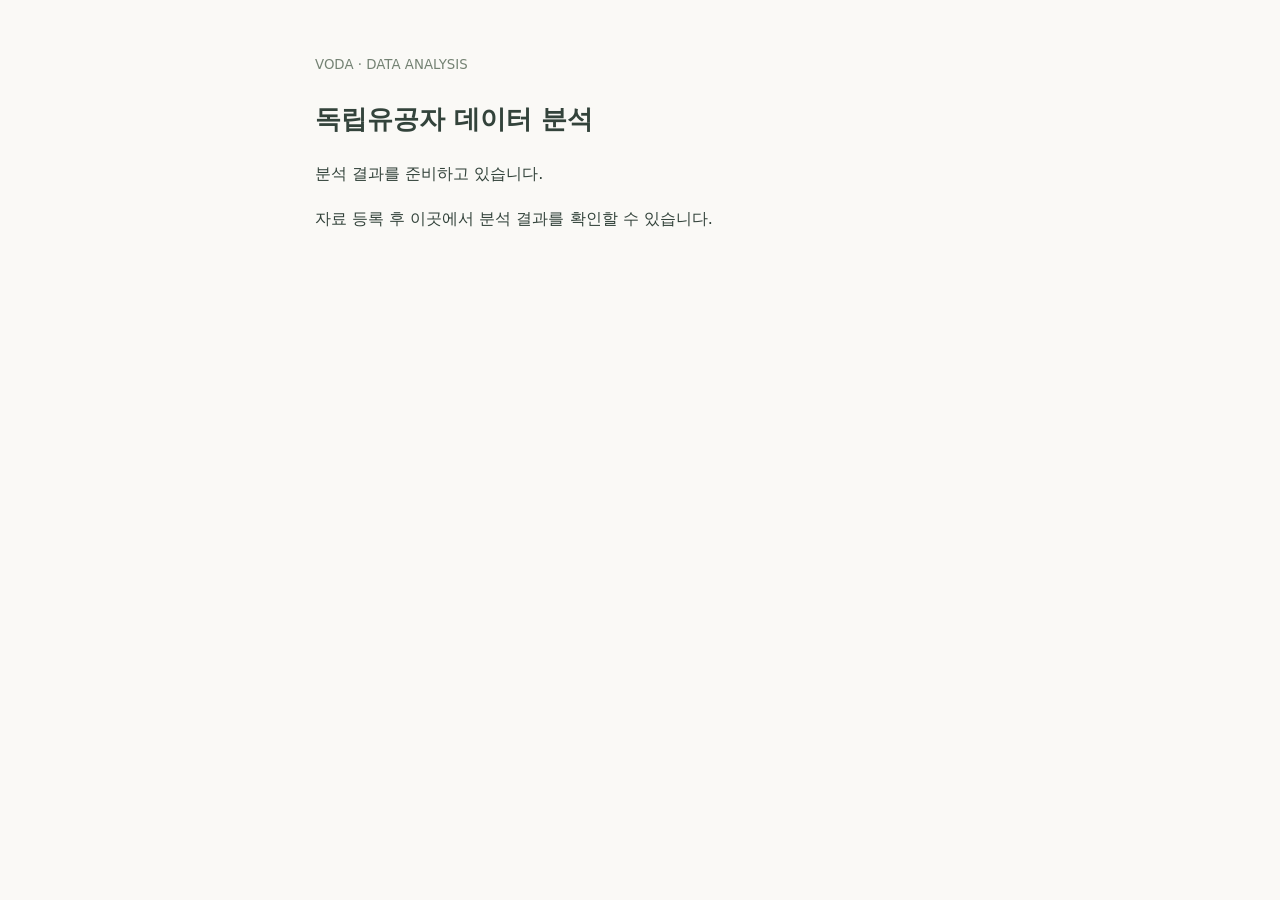
==== analysis/index.html @ 8df50e6e "Prepare installable VODA site with setup guide and isolated tests" ====
<!doctype html><html lang="ko"><head><meta charset="utf-8"><meta name="viewport" content="width=device-width, initial-scale=1"><title>독립유공자 데이터 분석</title><style>body{font-family:system-ui,sans-serif;background:#faf9f6;color:#33433b;margin:0;padding:50px 24px;line-height:1.8}main{max-width:650px;margin:auto}small{color:#748273}h1{font-size:26px}</style></head><body><main><small>VODA · DATA ANALYSIS</small><h1>독립유공자 데이터 분석</h1><p>분석 결과를 준비하고 있습니다.</p><p>자료 등록 후 이곳에서 분석 결과를 확인할 수 있습니다.</p></main></body></html>
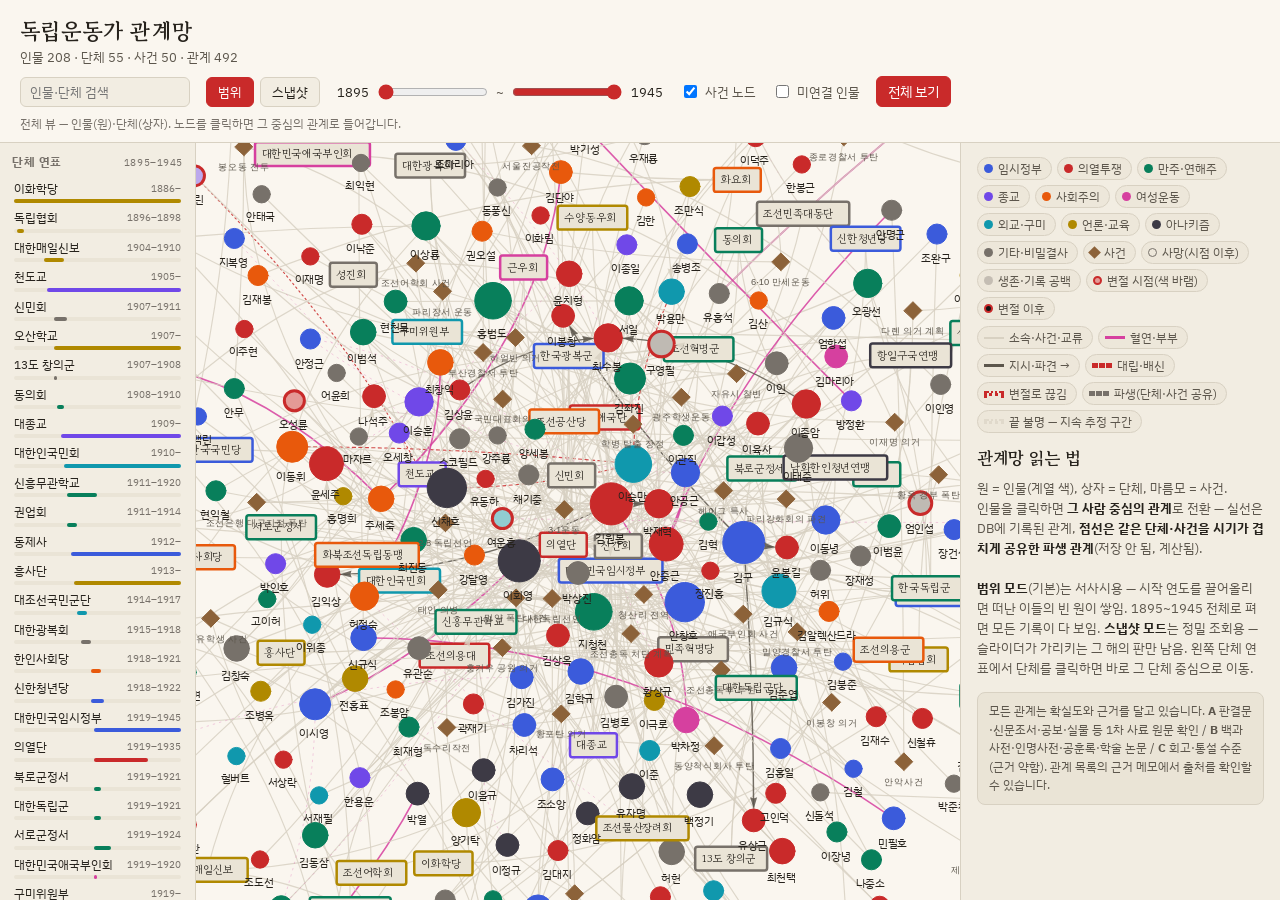
==== commit cd47f144: "Integrate supplied independence activist relationship visualization" ====
--- a/analysis/index.html
+++ b/analysis/index.html
@@ -1 +1,566 @@
-<!doctype html><html lang="ko"><head><meta charset="utf-8"><meta name="viewport" content="width=device-width, initial-scale=1"><title>독립유공자 데이터 분석</title><style>body{font-family:system-ui,sans-serif;background:#faf9f6;color:#33433b;margin:0;padding:50px 24px;line-height:1.8}main{max-width:650px;margin:auto}small{color:#748273}h1{font-size:26px}</style></head><body><main><small>VODA · DATA ANALYSIS</small><h1>독립유공자 데이터 분석</h1><p>분석 결과를 준비하고 있습니다.</p><p>자료 등록 후 이곳에서 분석 결과를 확인할 수 있습니다.</p></main></body></html>+<!doctype html><html><head><meta charset=utf8><meta name=viewport content="width=device-width,initial-scale=1,viewport-fit=cover"><style>:root{color-scheme:light;box-sizing:border-box;padding-top:env(safe-area-inset-top,0px);padding-bottom:env(safe-area-inset-bottom,0px)}html{scroll-padding-top:env(safe-area-inset-top,0px)}body{margin:0;padding:0;font:14px -apple-system,BlinkMacSystemFont,sans-serif;background:#faf9f5;color:#141413}img{max-width:100%}[hidden]:not([hidden=until-found i]){display:none!important}</style></head><body>
+<title>독립운동가 관계망</title>
+<link rel="stylesheet" href="https://fonts.googleapis.com/css2?family=Gowun+Batang:wght@400;700&family=IBM+Plex+Sans+KR:wght@400;500;700&display=swap">
+<style>
+:root{
+  --bg:#FAF6EF; --panel:#F2EDE2; --panel2:#EAE4D6; --ink:#26221C; --ink2:#5C564C; --muted:#77716A;
+  --line:#D8D1C2; --accent:#C92A2A; --chipbg:#EDE7DA;
+  --c-임시정부:#3B5BDB; --c-의열투쟁:#C92A2A; --c-만주무장투쟁:#087F5B; --c-종교:#7048E8;
+  --c-사회주의:#E8590C; --c-여성운동:#D6409F; --c-외교구미:#1098AD; --c-언론교육:#B08900;
+  --c-아나키즘:#3D3A45; --c-기타:#77716A; --c-사건:#8C6239;
+}
+@media (prefers-color-scheme: dark){
+  :root:not([data-theme="light"]){
+    --bg:#211E1A; --panel:#2A2620; --panel2:#332E27; --ink:#EAE6DE; --ink2:#B5AFA3; --muted:#8E8A82;
+    --line:#453F35; --accent:#D63030; --chipbg:#332E27;
+    --c-임시정부:#4C6EF5; --c-의열투쟁:#D63030; --c-만주무장투쟁:#0B8F68; --c-종교:#8A63F0;
+    --c-사회주의:#E0600A; --c-여성운동:#D0479C; --c-외교구미:#0F94AA; --c-언론교육:#AD810B;
+    --c-아나키즘:#C0BCC9; --c-기타:#8E8A82; --c-사건:#B08050;
+  }
+}
+:root[data-theme="dark"]{
+  --bg:#211E1A; --panel:#2A2620; --panel2:#332E27; --ink:#EAE6DE; --ink2:#B5AFA3; --muted:#8E8A82;
+  --line:#453F35; --accent:#D63030; --chipbg:#332E27;
+  --c-임시정부:#4C6EF5; --c-의열투쟁:#D63030; --c-만주무장투쟁:#0B8F68; --c-종교:#8A63F0;
+  --c-사회주의:#E0600A; --c-여성운동:#D0479C; --c-외교구미:#0F94AA; --c-언론교육:#AD810B;
+  --c-아나키즘:#C0BCC9; --c-기타:#8E8A82; --c-사건:#B08050;
+}
+*{box-sizing:border-box}
+body{margin:0;background:var(--bg);color:var(--ink);font-family:'IBM Plex Sans KR',system-ui,sans-serif;font-size:14px;height:100vh;display:flex;flex-direction:column;overflow:hidden}
+header{padding:14px 20px 10px;border-bottom:1px solid var(--line);flex:none}
+h1{font-family:'Gowun Batang',serif;font-size:22px;margin:0;letter-spacing:.01em}
+h1 .seal{color:var(--accent)}
+.sub{color:var(--ink2);font-size:12.5px;margin-top:2px}
+.controls{display:flex;flex-wrap:wrap;gap:10px 16px;align-items:center;margin-top:10px}
+.ctl{display:flex;gap:6px;align-items:center;color:var(--ink2);font-size:12.5px}
+input[type=search]{background:var(--panel);border:1px solid var(--line);color:var(--ink);border-radius:6px;padding:5px 9px;font:inherit;width:170px}
+input[type=search]:focus,button:focus-visible{outline:2px solid var(--accent);outline-offset:1px}
+input[type=range]{accent-color:var(--accent);width:110px}
+.yr{font-variant-numeric:tabular-nums;min-width:34px;text-align:center;color:var(--ink)}
+button{background:var(--panel);border:1px solid var(--line);color:var(--ink);border-radius:6px;padding:5px 11px;font:inherit;cursor:pointer}
+button:hover{background:var(--panel2)}
+button.primary{background:var(--accent);border-color:var(--accent);color:#fff}
+label.tg{display:flex;gap:5px;align-items:center;cursor:pointer;color:var(--ink2);font-size:12.5px}
+main{flex:1;display:flex;min-height:0}
+#net{flex:1;min-width:0}
+aside{width:320px;flex:none;border-left:1px solid var(--line);background:var(--panel);overflow-y:auto;padding:14px 16px}
+.legend{display:flex;flex-wrap:wrap;gap:5px;margin:0 0 12px}
+.chip{display:inline-flex;gap:5px;align-items:center;background:var(--chipbg);border:1px solid var(--line);border-radius:999px;padding:2px 9px 2px 6px;font-size:11.5px;color:var(--ink2)}
+.dot{width:9px;height:9px;border-radius:50%;flex:none}
+.sq{width:9px;height:9px;flex:none}
+.ln{width:20px;height:0;flex:none;border-top:2px solid var(--line)}
+aside h2{font-family:'Gowun Batang',serif;font-size:17px;margin:2px 0 2px}
+aside h3{font-size:12px;text-transform:none;letter-spacing:.04em;color:var(--muted);margin:16px 0 6px;font-weight:700}
+.meta{color:var(--ink2);font-size:12.5px;line-height:1.6}
+.meta b{color:var(--ink)}
+.badge{display:inline-block;border-radius:4px;padding:1px 6px;font-size:11px;font-weight:700}
+.badge.def{background:var(--accent);color:#fff}
+.badge.none{background:var(--panel2);color:var(--ink2);border:1px solid var(--line)}
+.edge-item{border-top:1px solid var(--line);padding:8px 0;font-size:12.5px;line-height:1.55}
+.edge-item .rel{font-weight:700}
+.edge-item .yrs{color:var(--muted);font-variant-numeric:tabular-nums}
+.edge-item .src{color:var(--muted);font-size:11.5px}
+.conf{display:inline-block;width:16px;text-align:center;border-radius:4px;font-size:10.5px;font-weight:700;border:1px solid var(--line);color:var(--ink2)}
+.conf.A{border-color:var(--c-만주무장투쟁);color:var(--c-만주무장투쟁)}
+.conf.C{border-color:var(--accent);color:var(--accent)}
+.bio{font-size:12.5px;line-height:1.7;color:var(--ink2);margin-top:10px;padding-top:9px;border-top:1px solid var(--line)}
+.bio .tag{display:block;font-size:10.5px;color:var(--muted);margin-top:5px}
+.crumb{display:flex;flex-wrap:wrap;gap:4px;align-items:center;font-size:12px;color:var(--muted);margin-top:8px}
+.crumb a{color:var(--accent);cursor:pointer;text-decoration:none}
+.note-box{background:var(--panel2);border:1px solid var(--line);border-radius:8px;padding:9px 11px;font-size:12px;color:var(--ink2);line-height:1.55;margin-top:14px}
+.hint{color:var(--muted);font-size:12px;line-height:1.6}
+#orgRail{width:196px;flex:none;border-right:1px solid var(--line);background:var(--panel);overflow-y:auto;padding:10px 12px}
+.rail-head{font-size:11.5px;font-weight:700;color:var(--muted);letter-spacing:.05em;margin-bottom:8px;display:flex;justify-content:space-between;align-items:baseline}
+.rail-scale{font-weight:400;font-size:10px;font-variant-numeric:tabular-nums}
+.org-item{padding:4px 2px;cursor:pointer;border-radius:5px}
+.org-item:hover{background:var(--panel2)}
+.org-item .nm{font-size:11.5px;line-height:1.25;color:var(--ink);display:flex;justify-content:space-between;gap:4px}
+.org-item .yrs2{color:var(--muted);font-size:10px;font-variant-numeric:tabular-nums;white-space:nowrap}
+.org-item .track{position:relative;height:4px;background:var(--panel2);border-radius:2px;margin-top:3px}
+.org-item .span{position:absolute;top:0;height:100%;border-radius:2px}
+.org-item.off{opacity:.35}
+.org-item.off .nm{color:var(--muted)}
+@media (max-width:1020px){#orgRail{display:none}}
+@media (max-width:760px){aside{display:none}}
+@media (prefers-reduced-motion: reduce){*{transition:none!important}}
+</style>
+
+<header>
+  <h1>독립운동가 관계망</h1>
+  <div class="sub" id="stats">인물 208 · 단체 55 · 사건 50 · 관계 492</div>
+  <div class="controls">
+    <span class="ctl"><input type="search" id="q" list="names" placeholder="인물·단체 검색" aria-label="검색"><datalist id="names"></datalist></span>
+    <span class="ctl"><button id="mRange" class="primary">범위</button><button id="mSnap">스냅샷</button></span>
+    <span class="ctl" id="rangeCtl"><span class="yr" id="r1v">1895</span><input type="range" id="r1" min="1895" max="1945" value="1895">
+      ~ <input type="range" id="r2" min="1895" max="1945" value="1945"><span class="yr" id="r2v">1945</span></span>
+    <span class="ctl" id="snapCtl" hidden>연도 <input type="range" id="yr" min="1895" max="1945" value="1919" style="width:200px" aria-label="연도">
+      <span class="yr" id="yrv">1919</span></span>
+    <label class="tg"><input type="checkbox" id="tgEvents" checked> 사건 노드</label>
+    <label class="tg"><input type="checkbox" id="tgIso"> 미연결 인물</label>
+    <button id="reset" class="primary">전체 보기</button>
+  </div>
+  <div class="crumb" id="crumb"></div>
+</header>
+<main>
+  <nav id="orgRail" aria-label="단체 연표"><div class="rail-head">단체 연표 <span class="rail-scale">1895–1945</span></div><div id="orgList"></div></nav>
+  <div id="net" role="application" aria-label="관계망 그래프"></div>
+  <aside id="panel"></aside>
+</main>
+
+<script src="vis-network.min.js"></script>
+<script>if(!window.vis){document.write('<script src="https://cdnjs.cloudflare.com/ajax/libs/vis-network/9.1.9/standalone/umd/vis-network.min.js"><\/script>')}</script>
+<script>
+const DATA = {"persons": [{"id": "P001", "name": "김구", "aliases": "백범;김창수", "birth": "1876", "death": "1949", "birthplace": "황해 해주", "faction": "임시정부", "award": "대한민국장", "defYear": "", "defType": "", "note": "경무국장→주석. 최다 연결 허브", "bio": "황해도 치하포 사건으로 투옥된 동학 접주 출신. 상하이 임정 경무국장으로 시작해 충칭 시기 주석까지 임정 27년을 지킨 실질적 기둥이며, 한인애국단으로 침체기의 임정을 되살렸다."}, {"id": "P002", "name": "안창호", "aliases": "도산", "birth": "1878", "death": "1938", "birthplace": "평남 강서", "faction": "임시정부", "award": "대한민국장", "defYear": "", "defType": "", "note": "신민회~흥사단 계보의 축", "bio": "미주 한인사회를 조직하고 흥사단을 세운 조직가. 상하이 임정 내무총장으로 계파 통합을 중재했고, 수양동우회 사건 옥고의 여파로 순국했다."}, {"id": "P003", "name": "이승만", "aliases": "우남", "birth": "1875", "death": "1965", "birthplace": "황해 평산", "faction": "외교·구미", "award": "대한민국장", "defYear": "", "defType": "", "note": "임정 대통령→1925 탄핵", "bio": "미국 무대의 외교 독립론자. 임정 초대 대통령이 됐으나 위임통치 청원 논란과 탄핵으로 물러났고, 이후 구미위원부를 중심으로 활동했다."}, {"id": "P004", "name": "이동휘", "aliases": "성재", "birth": "1873", "death": "1935", "birthplace": "함남 단천", "faction": "사회주의", "award": "대통령장", "defYear": "", "defType": "", "note": "한인사회당 — 사회주의 연결고리", "bio": "함경도 무관 출신. 연해주에서 한인사회당을 세운 한국 사회주의 운동의 선구자로, 임정 국무총리를 지내다 노선 갈등으로 떠났다."}, {"id": "P005", "name": "이동녕", "aliases": "석오", "birth": "1869", "death": "1940", "birthplace": "충남 천안", "faction": "임시정부", "award": "대통령장", "defYear": "", "defType": "", "note": "임시의정원 초대 의장", "bio": "신민회부터 임시의정원 초대 의장까지 — 임정의 큰어른 격. 상하이에서 충칭 이동까지 임정과 운명을 같이했다."}, {"id": "P006", "name": "김규식", "aliases": "우사", "birth": "1881", "death": "1950", "birthplace": "부산 동래", "faction": "외교·구미", "award": "대한민국장", "defYear": "", "defType": "", "note": "파리강화회의 대표", "bio": "파리강화회의에 임정 대표로 파견된 외교 엘리트. 이후 민족혁명당 등에서 좌우를 잇는 중재자 역할을 했다."}, {"id": "P007", "name": "조소앙", "aliases": "소앙", "birth": "1887", "death": "1958", "birthplace": "경기 파주", "faction": "임시정부", "award": "대한민국장", "defYear": "", "defType": "", "note": "삼균주의", "bio": "임정의 이론가. 삼균주의로 건국 강령의 뼈대를 만들었고 대한독립선언을 기초했다."}, {"id": "P008", "name": "신규식", "aliases": "예관", "birth": "1880", "death": "1922", "birthplace": "충북 청주", "faction": "임시정부", "award": "대통령장", "defYear": "", "defType": "", "note": "동제사 — 초기 상하이 기반", "bio": "신해혁명에 참여한 중국통. 상하이에 동제사를 세워 망명 지사들의 거점을 만들어 임정 수립의 토양을 깔았다."}, {"id": "P009", "name": "이시영", "aliases": "성재", "birth": "1868", "death": "1953", "birthplace": "서울", "faction": "임시정부", "award": "대한민국장", "defYear": "", "defType": "", "note": "이회영 6형제 — 가족 네트워크", "bio": "이회영 6형제 중 하나. 전 재산을 처분해 만주로 망명, 신흥무관학교 설립과 임정 재정을 맡았다. 광복 후 초대 부통령."}, {"id": "P010", "name": "김원봉", "aliases": "약산;최림", "birth": "1898", "death": "1958", "birthplace": "경남 밀양", "faction": "의열투쟁", "award": "미서훈", "defYear": "", "defType": "", "note": "의열단 의백. 미서훈 — 공훈록 없음", "bio": "밀양 출신. 의열단을 만들어 1920년대 일제의 간담을 서늘케 한 의열투쟁의 대명사. 이후 조선의용대~임정 군무부장으로 노선을 옮겼다. 월북 후 숙청."}, {"id": "P011", "name": "김익상", "aliases": "", "birth": "1895", "death": "1941", "birthplace": "서울", "faction": "의열투쟁", "award": "대통령장", "defYear": "", "defType": "", "note": "총독부 투탄·황포탄 · 몰년 1941.8(공훈록 1033)", "bio": "전기수리공으로 위장해 조선총독부에 폭탄을 던지고 걸어나온 의열단원. 황포탄 의거 후 체포되어 21년 옥고를 치렀다."}, {"id": "P012", "name": "김상옥", "aliases": "한지", "birth": "1890", "death": "1923", "birthplace": "서울", "faction": "의열투쟁", "award": "대통령장", "defYear": "", "defType": "", "note": "종로경찰서 투탄 — 현장 순국", "bio": "종로경찰서 투탄 후 열흘간 서울 시내에서 일경 천여 명과 총격전을 벌이다 마지막 총알로 자결했다."}, {"id": "P013", "name": "나석주", "aliases": "", "birth": "1892", "death": "1926", "birthplace": "황해 재령", "faction": "의열투쟁", "award": "대통령장", "defYear": "", "defType": "", "note": "동양척식회사 투탄", "bio": "황해도 출신 의열단원. 동양척식회사와 식산은행에 폭탄을 던지고 자결했다."}, {"id": "P014", "name": "박재혁", "aliases": "", "birth": "1895", "death": "1921", "birthplace": "부산", "faction": "의열투쟁", "award": "독립장", "defYear": "", "defType": "", "note": "부산경찰서 투탄 — 옥중 순국", "bio": "부산 출신 의열단원. 고서상으로 위장해 부산경찰서장 면전에서 폭탄을 터뜨렸고, 사형 선고 후 단식 순국했다."}, {"id": "P015", "name": "강우규", "aliases": "왈우", "birth": "1855", "death": "1920", "birthplace": "평남 덕천", "faction": "의열투쟁", "award": "대한민국장", "defYear": "", "defType": "", "note": "노인동맹단 — 의열단 아님 · 대한민국장 1962(공훈록 95)", "bio": "65세의 나이로 사이토 신임 총독 행렬에 폭탄을 던진 노인동맹단원. 서울역 앞 동상의 주인공."}, {"id": "P016", "name": "이봉창", "aliases": "", "birth": "1900", "death": "1932", "birthplace": "서울", "faction": "의열투쟁", "award": "대통령장", "defYear": "", "defType": "", "note": "한인애국단 1호 의거", "bio": "일본어에 능했던 서울 청년. 도쿄 사쿠라다몬에서 일왕 행렬에 폭탄을 던진 한인애국단 1호."}, {"id": "P017", "name": "윤봉길", "aliases": "매헌", "birth": "1908", "death": "1932", "birthplace": "충남 예산", "faction": "의열투쟁", "award": "대한민국장", "defYear": "", "defType": "", "note": "훙커우 의거 · 대한민국장 1962(공훈록 3732)", "bio": "충남 예산의 농촌계몽가 출신. 훙커우 공원 의거로 일본군 수뇌부를 폭살 — 장제스가 '중국 백만 대군이 못한 일'이라 평했다."}, {"id": "P018", "name": "손병희", "aliases": "의암", "birth": "1861", "death": "1922", "birthplace": "충북 청주", "faction": "종교(천도교)", "award": "대한민국장", "defYear": "", "defType": "", "note": "천도교 3세 교주 — 3·1 지도 · 대한민국장 1962(공훈록 2821)", "bio": "동학 3세 교주. 천도교로 개편해 교세를 키우고 3·1운동을 기획·총지휘한 민족대표의 좌장."}, {"id": "P019", "name": "한용운", "aliases": "만해", "birth": "1879", "death": "1944", "birthplace": "충남 홍성", "faction": "종교(불교·대종교)", "award": "대한민국장", "defYear": "", "defType": "", "note": "33인·신간회", "bio": "승려 시인. 불교 유신을 외치고 민족대표 33인에 서고 신간회에 참여했으며, 끝까지 창씨개명을 거부했다."}, {"id": "P020", "name": "이승훈", "aliases": "남강", "birth": "1864", "death": "1930", "birthplace": "평북 정주", "faction": "종교(기독교)", "award": "대한민국장", "defYear": "", "defType": "", "note": "오산학교·신민회", "bio": "평북 정주의 자수성가 상인. 안창호 연설에 감화되어 오산학교를 세우고 기독교계 민족대표를 이끌었다."}, {"id": "P021", "name": "오세창", "aliases": "위창", "birth": "1864", "death": "1953", "birthplace": "서울", "faction": "종교(천도교)", "award": "대통령장", "defYear": "", "defType": "", "note": "33인", "bio": "개화파 오경석의 아들. 천도교 언론을 이끈 서예·전각의 대가이자 민족대표."}, {"id": "P022", "name": "권동진", "aliases": "", "birth": "1861", "death": "1947", "birthplace": "충북 괴산", "faction": "종교(천도교)", "award": "대통령장", "defYear": "", "defType": "", "note": "33인·신간회", "bio": "무관 출신 천도교 지도자. 민족대표 33인이자 신간회 부회장."}, {"id": "P023", "name": "유관순", "aliases": "", "birth": "1902", "death": "1920", "birthplace": "충남 천안", "faction": "3·1운동", "award": "대한민국장", "defYear": "", "defType": "", "note": "아우내 만세 — 옥중 순국", "bio": "이화학당 학생. 휴교령에 고향 천안으로 내려가 아우내 장터 만세를 주도했고 서대문형무소에서 순국했다."}, {"id": "P024", "name": "최린", "aliases": "고우", "birth": "1878", "death": "1958", "birthplace": "함남 함흥", "faction": "종교(천도교)", "award": "서훈취소", "defYear": "1934", "defType": "친일전향", "note": "33인 → 친일 전향. 변절 케이스 표본", "bio": "천도교 신파의 수장이자 3·1 기획의 실무자였으나, 1930년대 자치론으로 기울다 친일로 전향한 대표적 변절 사례."}, {"id": "P025", "name": "홍범도", "aliases": "여천", "birth": "1868", "death": "1943", "birthplace": "평양", "faction": "만주무장투쟁", "award": "대한민국장", "defYear": "", "defType": "", "note": "봉오동·청산리", "bio": "함경도 포수 출신 의병장. 봉오동·청산리의 주역. 연해주 이주 후 스탈린 강제이주로 카자흐스탄에서 극장 수위로 생을 마쳤다."}, {"id": "P026", "name": "김좌진", "aliases": "백야", "birth": "1889", "death": "1930", "birthplace": "충남 홍성", "faction": "만주무장투쟁", "award": "대한민국장", "defYear": "", "defType": "", "note": "북로군정서 총사령", "bio": "홍성 부호 출신. 집안 노비를 해방하고 만주로 건너가 북로군정서 총사령으로 청산리 대첩을 지휘했다. 공산주의자에게 암살됐다."}, {"id": "P027", "name": "서일", "aliases": "백포", "birth": "1881", "death": "1921", "birthplace": "함북 경원", "faction": "만주무장투쟁", "award": "독립장", "defYear": "", "defType": "", "note": "대종교·북로군정서 총재", "bio": "대종교 지도자이자 북로군정서 총재 — 청산리의 정신적 기둥. 자유시 참변 이후 자결했다."}, {"id": "P028", "name": "최진동", "aliases": "", "birth": "1882", "death": "1945", "birthplace": "함북 온성", "faction": "만주무장투쟁", "award": "독립장", "defYear": "", "defType": "", "note": "대한군무도독부. 공훈록: 1882.7.17–1945.6.18, 독립장 1963", "bio": "간도의 부호. 사재를 털어 대한군무도독부를 꾸리고 봉오동에서 홍범도와 연합했다."}, {"id": "P029", "name": "이회영", "aliases": "우당", "birth": "1867", "death": "1932", "birthplace": "서울", "faction": "아나키즘", "award": "독립장", "defYear": "", "defType": "", "note": "6형제 만주 망명 — 신흥무관학교", "bio": "조선 최고 명문가의 6형제 전 재산을 처분해 만주로 — 신흥무관학교의 산파. 만년에는 아나키즘에 투신했고 뤼순 감옥에서 옥사했다."}, {"id": "P030", "name": "이상룡", "aliases": "석주", "birth": "1858", "death": "1932", "birthplace": "경북 안동", "faction": "만주무장투쟁", "award": "독립장", "defYear": "", "defType": "", "note": "임정 초대 국무령", "bio": "안동 유림의 종손. 가산을 정리해 서간도로 망명, 경학사와 서로군정서를 이끌었고 임정 초대 국무령을 지냈다."}, {"id": "P031", "name": "김동삼", "aliases": "일송", "birth": "1878", "death": "1937", "birthplace": "경북 안동", "faction": "만주무장투쟁", "award": "대통령장", "defYear": "", "defType": "", "note": "서로군정서 참모장·국민대표회의 의장", "bio": "'만주벌 호랑이'. 서로군정서 참모장과 국민대표회의 의장으로 통합에 헌신하다 하얼빈에서 체포되어 서대문형무소에서 옥사했다."}, {"id": "P032", "name": "지청천", "aliases": "이청천;백산", "birth": "1888", "death": "1957", "birthplace": "서울", "faction": "만주무장투쟁", "award": "대통령장", "defYear": "", "defType": "", "note": "신흥무관학교→광복군 총사령", "bio": "일본 육사 출신으로 탈출해 신흥무관학교 교관이 된 직업군인. 한국독립군(쌍성보·대전자령)을 거쳐 광복군 총사령에 올랐다."}, {"id": "P033", "name": "이범석", "aliases": "철기", "birth": "1900", "death": "1972", "birthplace": "서울", "faction": "만주무장투쟁", "award": "대통령장", "defYear": "", "defType": "", "note": "청산리→광복군 참모장", "bio": "청산리에서 김좌진의 연성대장, 충칭에서 광복군 참모장. 회고록 『우둥불』을 남겼다."}, {"id": "P034", "name": "이상재", "aliases": "월남", "birth": "1850", "death": "1927", "birthplace": "충남 서천", "faction": "언론·교육", "award": "대통령장", "defYear": "", "defType": "", "note": "독립협회~신간회 초대 회장", "bio": "서재필과 독립협회를 이끈 개화 원로. YMCA로 청년을 키우고 76세에 신간회 초대 회장으로 추대됐다."}, {"id": "P035", "name": "안재홍", "aliases": "민세", "birth": "1891", "death": "1965", "birthplace": "경기 평택", "faction": "언론·교육", "award": "대통령장", "defYear": "", "defType": "", "note": "조선일보 — 9차례 투옥", "bio": "조선일보 사장·주필로 9차례 투옥된 언론 항일의 상징. 신간회 총무간사."}, {"id": "P036", "name": "홍명희", "aliases": "벽초", "birth": "1888", "death": "1968", "birthplace": "충북 괴산", "faction": "언론·교육", "award": "미서훈", "defYear": "", "defType": "", "note": "신간회 창립 주도. 미서훈(월북)", "bio": "『임꺽정』의 작가. 신간회 창립을 주도한 좌우 협동전선의 브레인. 월북으로 미서훈."}, {"id": "P037", "name": "허헌", "aliases": "긍인", "birth": "1885", "death": "1951", "birthplace": "함북 명천", "faction": "기타", "award": "미서훈", "defYear": "", "defType": "", "note": "항일 변호사. 미서훈(월북)", "bio": "김병로·이인과 함께한 항일 변호사 삼인방의 한 사람. 수많은 독립운동 재판의 변호인석에 섰고 신간회 중앙집행위원장을 지냈다."}, {"id": "P038", "name": "안중근", "aliases": "안응칠", "birth": "1879", "death": "1910", "birthplace": "황해 해주", "faction": "의열투쟁", "award": "대한민국장", "defYear": "", "defType": "", "note": "하얼빈 의거", "bio": "해주 출신. 연해주 의병 참모중장으로 하얼빈에서 이토 히로부미를 처단했고, 뤼순 법정과 『동양평화론』으로 의거를 사상으로 승화시켰다."}, {"id": "P039", "name": "최재형", "aliases": "페치카", "birth": "1860", "death": "1920", "birthplace": "함북 경원", "faction": "만주무장투쟁", "award": "독립장", "defYear": "", "defType": "", "note": "연해주 한인사회 지도자", "bio": "노비의 아들로 연해주에서 자수성가한 거부. '페치카'라 불리며 한인사회와 동의회 의병의 돈줄이자 대부였다. 일본군에 피살."}, {"id": "P040", "name": "우덕순", "aliases": "우연준", "birth": "1876", "death": "1950", "birthplace": "충북 제천", "faction": "의열투쟁", "award": "독립장", "defYear": "", "defType": "", "note": "하얼빈 의거 동지 — 몰년 1950.9.26(공훈록 '인민군에 처형'). 1962 독립장. 동의회 소속설은 민백·공적조서·신문조서 원문 모두 무언급이라 관계에서 제외. 후기 하얼빈 조선인민회 친일 논란 있음", "bio": "담배 행상으로 위장한 안중근의 동지. 차이자거우역에서 이토를 기다렸다. 후기 행적에는 친일 논란이 있다."}, {"id": "P041", "name": "신채호", "aliases": "단재", "birth": "1880", "death": "1936", "birthplace": "충남 대덕", "faction": "아나키즘", "award": "대통령장", "defYear": "", "defType": "", "note": "조선혁명선언·조선상고사 — 뤼순 옥사", "bio": "『조선상고사』의 사학자이자 아나키스트. 의열단의 조선혁명선언을 썼고 위임통치 청원을 통렬히 비판했다. 뤼순에서 옥사."}, {"id": "P042", "name": "박열", "aliases": "박준식", "birth": "1902", "death": "1974", "birthplace": "경북 문경", "faction": "아나키즘", "award": "대통령장", "defYear": "", "defType": "", "note": "대역사건 — 22년 옥살이", "bio": "도쿄의 아나키스트. 일왕 폭살 계획(대역사건)으로 22년 2개월 — 일본 최장기 조선인 정치범."}, {"id": "P043", "name": "백정기", "aliases": "구파", "birth": "1896", "death": "1934", "birthplace": "전북 정읍", "faction": "아나키즘", "award": "독립장", "defYear": "", "defType": "", "note": "육삼정 의거 — 삼의사", "bio": "상하이 육삼정에서 주중 일본공사 암살을 기도한 아나키스트. 효창공원 삼의사 묘역에 이봉창·윤봉길과 나란히 잠들었다."}, {"id": "P044", "name": "남자현", "aliases": "", "birth": "1872", "death": "1933", "birthplace": "경북 영양", "faction": "여성운동", "award": "대통령장", "defYear": "", "defType": "", "note": "만주 무장투쟁 — 서로군정서 등에서 활동(인명사전)", "bio": "46세에 만주로 망명한 '독립군의 어머니'. 사이토 총독 암살을 기도하고 국제연맹 조사단에 혈서를 전했다. 단식 순국."}, {"id": "P045", "name": "김마리아", "aliases": "", "birth": "1892", "death": "1944", "birthplace": "황해 장연", "faction": "여성운동", "award": "독립장", "defYear": "", "defType": "", "note": "애국부인회 회장", "bio": "도쿄 2·8 선언서를 몸에 숨겨 들여온 유학생. 대한민국애국부인회 회장으로 옥고를 치렀고, 고문 후유증 속에서도 교육에 헌신했다."}, {"id": "P046", "name": "권기옥", "aliases": "", "birth": "1901", "death": "1988", "birthplace": "평양", "faction": "여성운동", "award": "독립장", "defYear": "", "defType": "", "note": "최초 여성 비행사 — 중국 공군 · 생년 이설: 통설 1901 vs 공훈록 1903.1.11", "bio": "평양 3·1 시위 후 상하이로 망명, 중국 항공학교를 나온 한국 최초의 여성 비행사. 중국 공군에서 일제와 싸웠다."}, {"id": "P047", "name": "윤희순", "aliases": "", "birth": "1860", "death": "1935", "birthplace": "서울", "faction": "여성운동", "award": "애족장", "defYear": "", "defType": "", "note": "의병가사 — 구한말 의병", "bio": "시아버지 유홍석을 따라 춘천 의병을 도운 최초의 여성 의병 지도자. '안사람 의병가'로 여성을 조직했고 만주에서 학교를 세웠다."}, {"id": "P048", "name": "이준", "aliases": "일성", "birth": "1859", "death": "1907", "birthplace": "함남 북청", "faction": "외교·구미", "award": "대한민국장", "defYear": "", "defType": "", "note": "헤이그 특사 — 순국", "bio": "검사 출신. 헤이그 만국평화회의 특사로 파견됐으나 입장을 거부당하고 현지에서 순국했다."}, {"id": "P049", "name": "이상설", "aliases": "보재", "birth": "1870", "death": "1917", "birthplace": "충북 진천", "faction": "외교·구미", "award": "대통령장", "defYear": "", "defType": "", "note": "헤이그 특사·권업회", "bio": "헤이그 특사의 정사. 북간도에 서전서숙을 세운 교육자이자 연해주 권업회의 지도자."}, {"id": "P050", "name": "서재필", "aliases": "송재;필립 제이슨", "birth": "1864", "death": "1951", "birthplace": "전남 보성", "faction": "외교·구미", "award": "대한민국장", "defYear": "", "defType": "", "note": "독립신문·독립협회", "bio": "갑신정변의 청년 개화파에서 미국 시민 '필립 제이슨'으로. 독립신문과 독립협회로 근대 계몽의 문을 열었다."}, {"id": "P051", "name": "여운형", "aliases": "몽양", "birth": "1886", "death": "1947", "birthplace": "경기 양평", "faction": "사회주의", "award": "대한민국장", "defYear": "", "defType": "", "note": "임정~건국동맹. 2008 대한민국장", "bio": "상하이 신한청년당으로 파리 파견을 기획해 3·1의 방아쇠를 당긴 인물. 조선중앙일보 사장을 거쳐 건국동맹까지 — 해방 정국 중도좌파의 거목."}, {"id": "P052", "name": "조봉암", "aliases": "죽산", "birth": "1899", "death": "1959", "birthplace": "인천 강화", "faction": "사회주의", "award": "미서훈", "defYear": "", "defType": "", "note": "조선공산당 — 미서훈", "bio": "강화 출신 사회주의자. 조선공산당 창당 후 7년 옥고. 해방 후 진보당 사건으로 사법살인당했다."}, {"id": "P053", "name": "박차정", "aliases": "임철애", "birth": "1910", "death": "1944", "birthplace": "부산 동래", "faction": "여성운동", "award": "독립장", "defYear": "", "defType": "", "note": "근우회→의열단→조선의용대. 김원봉 배우자", "bio": "근우회 활동으로 투옥된 뒤 중국으로 망명, 의열단을 거쳐 조선의용대 부녀복무단장으로 무장투쟁 일선에 섰다. 전투 부상 여파로 순국."}, {"id": "P054", "name": "안공근", "aliases": "", "birth": "1889", "death": "1939?", "birthplace": "황해 해주", "faction": "임시정부", "award": "독립장", "defYear": "", "defType": "", "note": "안중근 동생 — 한인애국단 실무 · 몰년 이설: 통설 1939 vs 공훈록 1940", "bio": "안중근의 동생. 김구의 오른팔로 한인애국단 실무를 총괄한 이봉창·윤봉길 의거의 기획 실무자."}, {"id": "P055", "name": "박은식", "aliases": "백암", "birth": "1859", "death": "1925", "birthplace": "황해 황주", "faction": "임시정부", "award": "대통령장", "defYear": "", "defType": "", "note": "『한국통사』·『한국독립운동지혈사』 — 임정 2대 대통령", "bio": "『한국통사』와 『한국독립운동지혈사』로 '나라는 망해도 역사는 남는다'를 실증한 사학자. 임정 2대 대통령."}, {"id": "P056", "name": "신익희", "aliases": "해공", "birth": "1894", "death": "1956", "birthplace": "경기 광주", "faction": "임시정부", "award": "대한민국장", "defYear": "", "defType": "", "note": "", "bio": "임시의정원과 임정 내무부장을 거쳤다. 해방 후 국회의장."}, {"id": "P057", "name": "김철", "aliases": "일강", "birth": "1886", "death": "1934", "birthplace": "전남 함평", "faction": "임시정부", "award": "독립장", "defYear": "", "defType": "", "note": "", "bio": "전남 함평의 부호 출신 임정 국무원 — 상하이 시기 임정의 살림꾼."}, {"id": "P058", "name": "노백린", "aliases": "계원", "birth": "1875", "death": "1926", "birthplace": "황해 송화", "faction": "임시정부", "award": "대통령장", "defYear": "", "defType": "", "note": "윌로우스 비행학교", "bio": "대한제국 무관 출신 임정 군무총장. 캘리포니아에 한인 비행학교를 세운 '공군의 아버지'."}, {"id": "P059", "name": "손정도", "aliases": "해석", "birth": "1872", "death": "1931", "birthplace": "평남 강서", "faction": "종교(기독교)", "award": "독립장", "defYear": "", "defType": "", "note": "임시의정원 의장 역임 · 생년 이설: 민백 1872 vs 공훈록 1881.7.26", "bio": "감리교 목사로 임시의정원 의장을 지낸 임정의 종교계 기둥. 지린에서 목회하다 옥고 여파로 순국."}, {"id": "P060", "name": "김지섭", "aliases": "추강", "birth": "1884", "death": "1928", "birthplace": "경북 안동", "faction": "의열투쟁", "award": "대통령장", "defYear": "", "defType": "", "note": "니주바시 투탄 — 옥중 순국", "bio": "안동 출신 의열단원. 도쿄 니주바시에 폭탄을 던져 일본 심장부를 강타했고 지바 형무소에서 옥사했다."}, {"id": "P061", "name": "오성륜", "aliases": "전광", "birth": "1898", "death": "1947?", "birthplace": "함북 온성", "faction": "의열투쟁", "award": "미서훈", "defYear": "1941", "defType": "친일전향", "note": "황포탄 의거 — 변절 확정: 1941 관동군 토벌에 쫓겨 투항, 만주국 치안부 고문(민백). 광복 후 인민재판 타살설(몰년 미상)", "bio": "황포탄에서 김익상과 함께 일본 육군대장을 저격한 의열단원. 탈옥 후 중국공산당·동북항일연군에서 활동했으나, 1941년 일본군 토벌에 쫓겨 투항한 뒤 만주국 치안부 고문을 지냈다."}, {"id": "P062", "name": "최수봉", "aliases": "", "birth": "1894", "death": "1921", "birthplace": "경남 밀양", "faction": "의열투쟁", "award": "독립장", "defYear": "", "defType": "", "note": "밀양경찰서 투탄 — 사형 순국", "bio": "밀양경찰서에 폭탄을 던진 밀양 청년. 사형 순국."}, {"id": "P063", "name": "곽재기", "aliases": "", "birth": "1893", "death": "1952", "birthplace": "충북 청주", "faction": "의열투쟁", "award": "독립장", "defYear": "", "defType": "", "note": "밀양폭탄사건 주역", "bio": "의열단 창립 단원. 폭탄 반입 계획(1차 암살파괴계획)의 총책 — 그 판결문이 의열단 초기 조직도의 1차 사료다."}, {"id": "P064", "name": "유자명", "aliases": "우근", "birth": "1894", "death": "1985", "birthplace": "충북 충주", "faction": "아나키즘", "award": "애국장", "defYear": "", "defType": "", "note": "의열단 참모·아나키즘 이론가 · 애국장 1991(공훈록 8211)", "bio": "의열단의 참모이자 아나키즘 이론가. 조선혁명선언의 사상적 배경을 제공했다."}, {"id": "P065", "name": "박희도", "aliases": "", "birth": "1889", "death": "1951", "birthplace": "황해 해주", "faction": "종교(기독교)", "award": "서훈없음", "defYear": "1939", "defType": "친일전향", "note": "민족대표 33인 → 친일 전향", "bio": "민족대표 33인의 한 사람이었으나 1930년대 말 친일 잡지를 발간하며 전향했다."}, {"id": "P066", "name": "이갑성", "aliases": "연당", "birth": "1889", "death": "1981", "birthplace": "대구", "faction": "종교(기독교)", "award": "대통령장", "defYear": "", "defType": "", "note": "민족대표 33인 최후 생존자", "bio": "세브란스 약제사 출신의 젊은 민족대표. 33인 최후의 생존자(1981년 몰)."}, {"id": "P067", "name": "이종일", "aliases": "옥파", "birth": "1858", "death": "1925", "birthplace": "충남 태안", "faction": "종교(천도교)", "award": "대통령장", "defYear": "", "defType": "", "note": "보성사 — 독립선언서 인쇄", "bio": "보성사 사장. 독립선언서 3만 5천 장을 인쇄해 배포한 3·1의 인쇄소장."}, {"id": "P068", "name": "스코필드", "aliases": "석호필", "birth": "1889", "death": "1970", "birthplace": "영국(캐나다 활동)", "faction": "기타", "award": "독립장", "defYear": "", "defType": "", "note": "제암리 학살 기록·국제 공론화 — 외국인", "bio": "캐나다 선교사·수의학자. 제암리 학살을 촬영해 세계에 알린 '34번째 민족대표'. 국립현충원에 안장된 외국인."}, {"id": "P069", "name": "안무", "aliases": "", "birth": "1883", "death": "1924", "birthplace": "함북 경성", "faction": "만주무장투쟁", "award": "독립장", "defYear": "", "defType": "", "note": "대한국민회군 사령관", "bio": "간도 국민회군 사령관. 봉오동에서 홍범도·최진동과 연합했다."}, {"id": "P070", "name": "김혁", "aliases": "오석", "birth": "1875", "death": "1939", "birthplace": "경기 용인", "faction": "만주무장투쟁", "award": "독립장", "defYear": "", "defType": "", "note": "신민부 중앙집행위원장", "bio": "대한제국 무관 출신. 김좌진과 신민부를 세워 북만주를 경영했다."}, {"id": "P071", "name": "나중소", "aliases": "", "birth": "1867", "death": "1928", "birthplace": "경기 고양", "faction": "만주무장투쟁", "award": "독립장", "defYear": "", "defType": "", "note": "북로군정서 참모장", "bio": "김좌진의 참모장으로 청산리 작전을 함께 짠 노장."}, {"id": "P072", "name": "윤기섭", "aliases": "", "birth": "1887", "death": "1959", "birthplace": "서울", "faction": "만주무장투쟁", "award": "대통령장", "defYear": "", "defType": "", "note": "신흥무관학교 교장 역임 · 대통령장 1989(공훈록 5391)", "bio": "신흥무관학교 교장으로 독립군 양성 실무를 오래 책임졌고 이후 임시의정원에서 활동했다."}, {"id": "P073", "name": "김창환", "aliases": "추당", "birth": "1872", "death": "1937", "birthplace": "경기 광주", "faction": "만주무장투쟁", "award": "독립장", "defYear": "", "defType": "", "note": "신흥무관학교 교관", "bio": "대한제국 군인 출신 신흥무관학교 교관."}, {"id": "P074", "name": "이관직", "aliases": "", "birth": "1882", "death": "1972", "birthplace": "충남 공주", "faction": "만주무장투쟁", "award": "독립장", "defYear": "", "defType": "", "note": "『우당 이회영 실기』 저자", "bio": "신흥무관학교 창립 교관이자 이회영의 평생 동지. 『우당 이회영 실기』를 남겼다."}, {"id": "P075", "name": "오광선", "aliases": "", "birth": "1896", "death": "1967", "birthplace": "경기 용인", "faction": "만주무장투쟁", "award": "독립장", "defYear": "", "defType": "", "note": "신흥무관학교→한국독립군→광복군. 공적조서(1962 독립장): 신흥무관학교 졸업·교관, 서로군정서 제1대대 중대장, 1933.7 대전자 작전 주도. 피체 연도 이설(1937 vs 공적조서 1940 북경)", "bio": "신흥무관학교에서 한국독립군 중대장을 거쳐 광복군까지. 딸 오희영·오희옥으로 이어지는 3대 독립운동 가문."}, {"id": "P076", "name": "장준하", "aliases": "", "birth": "1918", "death": "1975", "birthplace": "평북 의주", "faction": "임시정부", "award": "애국장", "defYear": "", "defType": "", "note": "학병 탈출 → 광복군. 『돌베개』 · 생년 이설: 통설 1918 vs 공훈록 1915.8.27", "bio": "일본군 학병에서 탈출해 6천 리 장정 끝에 광복군에 합류했다. 『돌베개』의 저자, 해방 후 『사상계』 발행인."}, {"id": "P077", "name": "김준엽", "aliases": "", "birth": "1920", "death": "2011", "birthplace": "평북 강계", "faction": "임시정부", "award": "애국장", "defYear": "", "defType": "", "note": "학병 탈출 → 광복군. 『장정』", "bio": "장준하와 함께 탈출한 학병 동지이자 『장정』의 저자. 훗날 고려대 총장 — '현실에 살지 말고 역사에 살라'."}, {"id": "P078", "name": "박기성", "aliases": "", "birth": "1907", "death": "1991", "birthplace": "경기 부천", "faction": "임시정부", "award": "독립장", "defYear": "", "defType": "", "note": "광복군", "bio": "중국군 장교를 거친 광복군 간부."}, {"id": "P079", "name": "조병옥", "aliases": "유석", "birth": "1894", "death": "1960", "birthplace": "충남 천안", "faction": "언론·교육", "award": "독립장", "defYear": "", "defType": "", "note": "수양동우회·신간회", "bio": "미국 유학파. 수양동우회와 신간회로 두 차례 옥고를 치렀다."}, {"id": "P080", "name": "이범윤", "aliases": "", "birth": "1856", "death": "1940", "birthplace": "경기 고양", "faction": "만주무장투쟁", "award": "대통령장", "defYear": "", "defType": "", "note": "간도관리사 — 연해주 의병", "bio": "대한제국이 간도에 파견한 간도관리사. 을사늑약 후 연해주로 건너가 의병을 일으켰다."}, {"id": "P081", "name": "조도선", "aliases": "", "birth": "1879", "death": "", "birthplace": "함남 홍원", "faction": "의열투쟁", "award": "독립장", "defYear": "", "defType": "", "note": "하얼빈 의거 연루 — 몰년 미상(공훈록도 미상). 독립장 1962(공훈록 9604)", "bio": "러시아어 통역으로 하얼빈 의거에 연루되어 차이자거우에 배치됐던 인물."}, {"id": "P082", "name": "유동하", "aliases": "", "birth": "1892", "death": "1918", "birthplace": "함남 원산", "faction": "의열투쟁", "award": "독립장", "defYear": "", "defType": "", "note": "하얼빈 의거 연루 — 최연소", "bio": "하얼빈 의거의 최연소(17세) 연루자 — 안중근의 통역 겸 연락책."}, {"id": "P083", "name": "안명근", "aliases": "", "birth": "1879", "death": "1927", "birthplace": "황해 해주", "faction": "국내비밀결사", "award": "독립장", "defYear": "", "defType": "", "note": "안악사건 — 안중근 사촌", "bio": "안중근의 사촌. 서간도 무관학교 설립 자금을 모으다 체포 — 안악사건으로 황해도 민족운동가 160여 명이 연루됐다."}, {"id": "P084", "name": "정화암", "aliases": "", "birth": "1896", "death": "1981", "birthplace": "전북 김제", "faction": "아나키즘", "award": "독립장", "defYear": "", "defType": "", "note": "남화한인청년연맹", "bio": "이회영·백정기와 함께한 상하이 아나키스트. 남화한인청년연맹의 행동대장 격."}, {"id": "P085", "name": "이을규", "aliases": "", "birth": "1894", "death": "1972", "birthplace": "충남 논산", "faction": "아나키즘", "award": "애족장", "defYear": "", "defType": "", "note": "재중 아나키즘 이론·조직 — 확실한 소속은 1924 재중국조선무정부주의자연맹. 남화연맹 소속설은 민백·김영범 2014 모두 근거 없음 · 애족장 1990(공훈록 6802)", "bio": "재중 아나키즘 운동의 이론·조직 담당. 동생 이정규와 형제 아나키스트."}, {"id": "P086", "name": "가네코 후미코", "aliases": "金子文子", "birth": "1903", "death": "1926", "birthplace": "일본 요코하마", "faction": "아나키즘", "award": "애국장", "defYear": "", "defType": "", "note": "박열 배우자 — 2018 서훈. 옥중 사망", "bio": "박열의 동지이자 아내인 일본인 아나키스트. 법정에서 조선옷을 입고 일제를 조롱했다. 옥중 의문사."}, {"id": "P087", "name": "정정화", "aliases": "수당", "birth": "1900", "death": "1991", "birthplace": "서울", "faction": "여성운동", "award": "애족장", "defYear": "", "defType": "", "note": "임정 자금 운반 6회 — 『장강일기』", "bio": "시아버지 김가진을 따라 상하이로 망명, 압록강을 여섯 번 건너며 임정 자금을 날랐다 — '임정의 며느리'. 『장강일기』."}, {"id": "P088", "name": "김란사", "aliases": "하란사", "birth": "1872", "death": "1919", "birthplace": "평양", "faction": "여성운동", "award": "애족장", "defYear": "", "defType": "", "note": "이화학당 교사 — 베이징 객사. '유관순 스승' 칭호는 현창 담론·통설(당대 사료 미확인)", "bio": "이화학당의 선구적 여성 교육자. 유관순의 스승으로 전해지며 파리강화회의행을 준비하다 베이징에서 급서했다."}, {"id": "P089", "name": "동풍신", "aliases": "", "birth": "1904", "death": "1921", "birthplace": "함북 명천", "faction": "3·1운동", "award": "애국장", "defYear": "", "defType": "", "note": "함북 명천 만세 — 옥중 순국. '북쪽의 유관순'", "bio": "함북 명천의 15세 소녀. 시위에서 총살된 아버지를 업고 다시 만세를 불렀다 — '북쪽의 유관순'."}, {"id": "P090", "name": "주세죽", "aliases": "한베라", "birth": "1901", "death": "1953", "birthplace": "함남 함흥", "faction": "사회주의", "award": "애족장", "defYear": "", "defType": "", "note": "근우회·조선공산당 — 2007 서훈 · 생몰 이설: 통설 1901-1953 vs 공훈록 1899-1950", "bio": "함흥 출신 사회주의 여성운동가. 근우회·조선공산당에서 활동한 박헌영의 아내 — 모스크바 망명 후 카자흐스탄 유형."}, {"id": "P091", "name": "이선호", "aliases": "", "birth": "1904", "death": "1950", "birthplace": "경북 안동", "faction": "학생운동", "award": "애국장", "defYear": "", "defType": "", "note": "6·10 만세 선두", "bio": "6·10 만세 당일 돈화문 앞에서 첫 '대한독립만세'를 외친 중앙고보생."}, {"id": "P092", "name": "권오설", "aliases": "", "birth": "1897", "death": "1930", "birthplace": "경북 안동", "faction": "사회주의", "award": "독립장", "defYear": "", "defType": "", "note": "6·10 기획 — 옥중 순국 · 독립장 2005(공훈록 40119)", "bio": "안동 출신 조선공산당 간부. 6·10 만세를 기획하다 체포되어 고문 후유증으로 옥사했다."}, {"id": "P093", "name": "장재성", "aliases": "", "birth": "1908", "death": "1950", "birthplace": "광주", "faction": "학생운동", "award": "미서훈", "defYear": "", "defType": "", "note": "성진회 — 광주학생운동 지도. 1962 훈장 수여 결정됐다가 발표 전날 취소(광복 후 공산당 관련 전력) — 이후 미포상. 1950.7 광주형무소서 처형", "bio": "광주고보 독서회(성진회)의 리더로 광주학생운동을 조직화했다. 서훈 이력이 복잡해 확인이 필요하다."}, {"id": "P094", "name": "박준채", "aliases": "", "birth": "1914", "death": "2001", "birthplace": "광주", "faction": "학생운동", "award": "애족장", "defYear": "", "defType": "", "note": "광주학생운동 발단 당사자", "bio": "나주역에서 일본인 학생의 희롱에 맞서다 — 광주학생운동의 발단이 된 당사자."}, {"id": "P095", "name": "이위종", "aliases": "", "birth": "1884", "death": "", "birthplace": "서울", "faction": "외교·구미", "award": "대통령장", "defYear": "", "defType": "", "note": "헤이그 특사 — 이후 러시아행, 최후 불명 · 생년 이설: 통설 1884 vs 공훈록 1887", "bio": "주러 공사 이범진의 아들. 다국어 외교관으로 헤이그에서 '한국의 호소'를 연설했다. 이후 러시아에서 종적이 흐려진다."}, {"id": "P096", "name": "정한경", "aliases": "", "birth": "1890", "death": "1985", "birthplace": "평남 순천", "faction": "외교·구미", "award": "독립장", "defYear": "", "defType": "", "note": "구미위원부·대한인국민회. 독립장 1962(공훈록 9539), 생년 1890.2.28", "bio": "미주 대한인국민회의 이론가이자 외교 독립론자."}, {"id": "P097", "name": "임병직", "aliases": "소죽", "birth": "1893", "death": "1976", "birthplace": "충남 부여", "faction": "외교·구미", "award": "대한민국장", "defYear": "", "defType": "", "note": "이승만 비서 — 구미위원부. 1976 대한민국장(1등급) 추서", "bio": "이승만의 비서로 구미위원부 실무를 맡았다. 해방 후 외무장관. 1976년 대한민국장 추서."}, {"id": "P098", "name": "박헌영", "aliases": "이정;김성삼", "birth": "1900", "death": "1956", "birthplace": "충남 예산", "faction": "사회주의", "award": "미서훈", "defYear": "", "defType": "", "note": "조선공산당 — 감시카드·신문조서 최다급", "bio": "조선공산당의 상징. 세 차례 검거와 '광인 행세' 탈출로 유명하며 감시카드·신문조서가 가장 두꺼운 인물군에 속한다. 월북 후 숙청."}, {"id": "P099", "name": "김단야", "aliases": "김태연", "birth": "1900", "death": "1938", "birthplace": "경북 김천", "faction": "사회주의", "award": "독립장", "defYear": "", "defType": "", "note": "화요회 — 2005 서훈. 소련서 처형", "bio": "김천 출신 화요회 트로이카의 한 사람. 코민테른에서 활동하다 소련 대숙청에 희생됐다."}, {"id": "P100", "name": "김산", "aliases": "장지락", "birth": "1905", "death": "1938", "birthplace": "평북 용천", "faction": "사회주의", "award": "애국장", "defYear": "", "defType": "", "note": "『아리랑』 — 2005 서훈. 옌안서 처형. 공적조서(장지락 관리번호 81584): '광둥 체류 중 의열단 중앙집행위원 선전부원' 명문", "bio": "『아리랑』의 주인공 장지락. 의열단부터 중국혁명 현장까지 누빈 국제주의자로, 옌안에서 누명을 쓰고 처형됐다."}, {"id": "P101", "name": "유홍석", "aliases": "외당", "birth": "1841", "death": "1913", "birthplace": "강원 춘천", "faction": "기타", "award": "애국장", "defYear": "", "defType": "", "note": "춘천 의병장 — 윤희순 시아버지. 애국장 1990 확정(공훈록 관리번호 8541, 몰 1913.11.21 환인현 병사)", "bio": "춘천 유림 의병장. 을미의병부터 세 차례 거병한 의병 가문의 가장이자 윤희순의 시아버지."}, {"id": "P102", "name": "장진홍", "aliases": "창려", "birth": "1895", "death": "1930", "birthplace": "경북 칠곡", "faction": "의열투쟁", "award": "독립장", "defYear": "", "defType": "", "note": "조선은행 대구지점 폭탄 — 사형 확정 후 옥중 자결. 의열단 연계설은 근거 없음: 단독 계획·제조·실행(연구 일치)", "bio": "조선은행 대구지점에 폭탄을 배달시킨 1인 의열투쟁가. 사형 확정 후 옥중 자결했다."}, {"id": "P103", "name": "조명하", "aliases": "", "birth": "1905", "death": "1928", "birthplace": "황해 송화", "faction": "의열투쟁", "award": "독립장", "defYear": "", "defType": "", "note": "타이중 의거 — 일 황족 습격, 순국", "bio": "타이중에서 일왕의 장인을 독검으로 찌른 24세 청년 — 단신 의거의 대표 사례."}, {"id": "P104", "name": "양세봉", "aliases": "", "birth": "1896", "death": "1934", "birthplace": "평북 철산", "faction": "만주무장투쟁", "award": "독립장", "defYear": "", "defType": "", "note": "조선혁명군 총사령 — 남만주", "bio": "남만주 조선혁명군 총사령. 중국의용군과 연합해 영릉가에서 일만군을 격파 — 남북 모두에서 추앙받는 드문 인물."}, {"id": "P105", "name": "이재명", "aliases": "", "birth": "1887", "death": "1910", "birthplace": "평양", "faction": "의열투쟁", "award": "대통령장", "defYear": "", "defType": "", "note": "이완용 습격(1909) — 사형 순국", "bio": "명동성당 앞에서 이완용을 칼로 찌른 22세 청년. '공범은 2천만 조선 민족'이라는 법정 진술을 남겼다."}, {"id": "P106", "name": "강주룡", "aliases": "", "birth": "1901", "death": "1932", "birthplace": "평북 강계", "faction": "노동·농민", "award": "애족장", "defYear": "", "defType": "", "note": "을밀대 고공농성 — 한국 최초 고공농성. 2007 애족장 · 몰년 1932.6.13(공훈록 951437)", "bio": "평양 평원고무공장 파업 때 을밀대 지붕에 오른 한국 최초의 고공농성자. 옥중 단식 여파로 30세에 사망했다."}, {"id": "P107", "name": "허위", "aliases": "왕산", "birth": "1855", "death": "1908", "birthplace": "경북 구미", "faction": "기타", "award": "대한민국장", "defYear": "", "defType": "", "note": "13도 창의군 군사장 — 서대문형무소 1호 사형수", "bio": "경북 구미의 유학자 의병장. 13도 창의군 군사장으로 서울진공작전을 지휘했고, 서대문형무소 1호 사형수가 됐다."}, {"id": "P108", "name": "이인영", "aliases": "중남", "birth": "1868", "death": "1909", "birthplace": "경기 여주", "faction": "기타", "award": "대통령장", "defYear": "", "defType": "", "note": "13도 창의군 총대장", "bio": "13도 창의군 총대장. 서울진공 직전 부친상으로 낙향해 논쟁을 남겼다."}, {"id": "P109", "name": "신돌석", "aliases": "", "birth": "1878", "death": "1908", "birthplace": "경북 영덕", "faction": "기타", "award": "대통령장", "defYear": "", "defType": "", "note": "'태백산 호랑이' 평민 의병장", "bio": "'태백산 호랑이'로 불린 평민 의병장. 경북 동해안 일대를 누볐으나 평민 출신이라 창의군 지휘부에서 배제됐다 — 신분제의 그늘까지 보여주는 인물."}, {"id": "P110", "name": "최익현", "aliases": "면암", "birth": "1833", "death": "1907", "birthplace": "경기 포천", "faction": "기타", "award": "대한민국장", "defYear": "", "defType": "", "note": "태인 의병 — 쓰시마 유배지에서 순국", "bio": "위정척사의 거두. 74세에 태인에서 거병했고 쓰시마 유배지에서 단식 순국했다."}, {"id": "P111", "name": "김창숙", "aliases": "심산", "birth": "1879", "death": "1962", "birthplace": "경북 성주", "faction": "기타", "award": "대한민국장", "defYear": "", "defType": "", "note": "유림 파리장서 주도 — 나석주 의거 기획·자금", "bio": "유림 137인의 파리장서를 조직해 '유교계의 3·1'을 이끈 심산. 임시의정원 의원이었고 나석주 의거를 기획·지원했다. 해방 후 성균관대 초대 총장."}, {"id": "P112", "name": "양기탁", "aliases": "우강", "birth": "1871", "death": "1938", "birthplace": "평양", "faction": "언론·교육", "award": "대통령장", "defYear": "", "defType": "", "note": "대한매일신보 주필·신민회 창립 — 105인 사건 주모자로 몰림", "bio": "대한매일신보 주필이자 신민회 공동 창립자. 105인 사건의 주모자로 몰려 옥고를 치렀고 만년에 임정 국무령을 지냈다."}, {"id": "P113", "name": "베델", "aliases": "배설", "birth": "1872", "death": "1909", "birthplace": "영국 브리스틀", "faction": "언론·교육", "award": "대통령장", "defYear": "", "defType": "", "note": "대한매일신보 발행인 — 영국인. 1950 대통령장(공훈록 100009)", "bio": "대한매일신보를 발행한 영국 언론인. 치외법권을 방패로 통감부 검열 밖에서 항일 논조를 지켰고 37세에 서울에서 죽어 양화진에 묻혔다."}, {"id": "P114", "name": "헐버트", "aliases": "", "birth": "1863", "death": "1949", "birthplace": "미국 버몬트", "faction": "외교·구미", "award": "독립장", "defYear": "", "defType": "", "note": "헤이그 특사 지원 — '한국인보다 한국을 더 사랑한' 미국인", "bio": "고종의 밀사로 헤이그 특사를 지원한 미국인 교육자. '웨스트민스터보다 한국 땅에 묻히고 싶다'는 유언대로 양화진에 안장됐다."}, {"id": "P115", "name": "박상진", "aliases": "고헌", "birth": "1884", "death": "1921", "birthplace": "울산", "faction": "국내비밀결사", "award": "독립장", "defYear": "", "defType": "", "note": "대한광복회 총사령 — 1921 사형", "bio": "울산 출신. 1910년대 국내 최대 비밀결사 대한광복회 총사령으로 군자금 모집과 친일부호 처단을 지휘하다 1921년 사형됐다."}, {"id": "P116", "name": "이육사", "aliases": "이원록;264", "birth": "1904", "death": "1944", "birthplace": "경북 안동", "faction": "의열투쟁", "award": "애국장", "defYear": "", "defType": "", "note": "시인 — 수인번호 264. 조선혁명군사정치간부학교 1기. 베이징 옥사", "bio": "'청포도'의 시인 이원록. 장진홍 의거에 연루된 옥살이의 수인번호 264를 필명으로 삼았고, 김원봉의 간부학교 1기생이었다. 베이징 감옥에서 옥사."}, {"id": "P117", "name": "윤동주", "aliases": "", "birth": "1917", "death": "1945", "birthplace": "북간도 명동촌", "faction": "학생운동", "award": "독립장", "defYear": "", "defType": "", "note": "시인 — 후쿠오카 형무소 옥사. 1990 서훈", "bio": "북간도 명동촌 출신의 시인. 교토 유학생 사건으로 검거되어 후쿠오카 형무소에서 광복 반 년을 앞두고 옥사했다."}, {"id": "P118", "name": "송몽규", "aliases": "", "birth": "1917", "death": "1945", "birthplace": "북간도 명동촌", "faction": "학생운동", "award": "애국장", "defYear": "", "defType": "", "note": "윤동주 고종사촌 — 교토 사건 주모자로 몰림, 후쿠오카 옥사", "bio": "윤동주의 고종사촌이자 평생의 라이벌 격 동지. 교토 사건의 주모자로 기소됐고 윤동주 사후 한 달도 안 되어 같은 감옥에서 옥사했다."}, {"id": "P119", "name": "조만식", "aliases": "고당", "birth": "1883", "death": "1950", "birthplace": "평양", "faction": "언론·교육", "award": "대한민국장", "defYear": "", "defType": "", "note": "물산장려운동 — '평양의 간디'", "bio": "'평양의 간디'. 조선물산장려운동으로 경제 자립을 외쳤고 끝내 북에서 순교했다."}, {"id": "P120", "name": "방정환", "aliases": "소파", "birth": "1899", "death": "1931", "birthplace": "서울", "faction": "종교(천도교)", "award": "애국장", "defYear": "", "defType": "", "note": "어린이날 창시 — 손병희 사위. 1990 서훈", "bio": "손병희의 사위이자 어린이날의 창시자. 천도교 소년운동으로 '어린이'라는 말 자체를 민족운동의 언어로 만들었다."}, {"id": "P121", "name": "최현배", "aliases": "외솔", "birth": "1894", "death": "1970", "birthplace": "울산", "faction": "언론·교육", "award": "독립장", "defYear": "", "defType": "", "note": "한글학자 — 조선어학회 사건 옥고", "bio": "한글 문법의 체계를 세운 국어학자. 조선어학회 사건으로 해방까지 옥고를 치렀다."}, {"id": "P122", "name": "이극로", "aliases": "고루", "birth": "1893", "death": "1978", "birthplace": "경남 의령", "faction": "언론·교육", "award": "미서훈", "defYear": "", "defType": "", "note": "조선어학회 주도 — 미서훈(월북)", "bio": "조선어학회 간사장으로 한글 표준화를 이끌다 사건의 주모자로 기소됐다. 월북으로 미서훈."}, {"id": "P123", "name": "김알렉산드라", "aliases": "", "birth": "1885", "death": "1918", "birthplace": "연해주", "faction": "사회주의", "award": "애국장", "defYear": "", "defType": "", "note": "한인사회당 창립 — 하바롭스크에서 처형. 2009 서훈", "bio": "연해주 태생의 볼셰비키. 이동휘와 한인사회당을 세운 한국 사회주의 여성운동의 기원 — 하바롭스크에서 백군에게 처형됐다."}, {"id": "P124", "name": "김향화", "aliases": "", "birth": "1897", "death": "", "birthplace": "수원", "faction": "3·1운동", "award": "대통령표창", "defYear": "", "defType": "", "note": "수원 기생 33인 만세 주도 — 이후 행적 미상. 대통령표창 2009 공훈록 확정(관리번호 31272)", "bio": "수원 기생 33인의 만세를 이끈 예기(藝妓). 검진소로 끌려가는 길에 만세를 선창했다. 이후 행적은 기록에서 사라진다."}, {"id": "P125", "name": "어윤희", "aliases": "", "birth": "1880", "death": "1961", "birthplace": "충북 충주", "faction": "3·1운동", "award": "애족장", "defYear": "", "defType": "", "note": "개성 3·1 — 독립선언서 배포", "bio": "개성의 전도부인. 아무도 못 돌리던 독립선언서를 치마 속에 숨겨 개성 시내에 배포했다."}, {"id": "P126", "name": "윤세주", "aliases": "석정", "birth": "1900", "death": "1942", "birthplace": "경남 밀양", "faction": "의열투쟁", "award": "독립장", "defYear": "", "defType": "", "note": "의열단 창립 단원 — 타이항산 전사", "bio": "밀양 3·1운동 주도 후 의열단 창립에 참여했다. 1920년 제1차 국내거사(밀양 폭탄 사건)로 7년 옥고를 치렀고, 출옥 후 민족혁명당 중앙위원 겸 선전부장·조선의용대 편성에 참여했다. 화북행 후 1942년 타이항산 반소탕전에서 전사했다."}, {"id": "P127", "name": "황상규", "aliases": "백민", "birth": "1891", "death": "1931", "birthplace": "경남 밀양", "faction": "의열투쟁", "award": "독립장", "defYear": "", "defType": "", "note": "의열단 고문 — 김원봉 고모부", "bio": "밀양의 교육자 출신으로 길림 망명 후 군자금을 모았다. 1919년 의열단 창단을 주도해 의백으로 추대되었으나 고사하고 고문·후견인이 되었다(김원봉의 고모부). 밀양 폭탄 사건으로 7년형을 받았고 출옥 후 신간회에서 활동했다."}, {"id": "P128", "name": "이종암", "aliases": "양건호", "birth": "1896", "death": "1930", "birthplace": "대구", "faction": "의열투쟁", "award": "독립장", "defYear": "", "defType": "", "note": "의열단 부단장 — 황포탄 제3선. 1925 피체, 1930.5.29 옥중 순국(공훈록·인명사전 일치)", "bio": "대구은행 자금을 갖고 망명해 의열단 창단에 참여, 부단장을 지냈다. 황포탄 의거에서 제3선 폭탄 투척을 맡았다. 1925년 군자금 모금차 밀입국했다가 피체되어 13년형을 받았다."}, {"id": "P129", "name": "신철휴", "aliases": "", "birth": "1898", "death": "1980", "birthplace": "경북 고령", "faction": "의열투쟁", "award": "애국장", "defYear": "", "defType": "", "note": "창립 단원. 애국장 1990(공훈록: 1898.5.17–1980.1.23)", "bio": "신흥무관학교를 졸업하고 김원봉 등과 의열단을 결성했다. 1920년 밀양 거사 준비 중 적발되어 징역 1년을 받았고, 출옥 후 신간회 간부로 활동했다."}, {"id": "P130", "name": "이성우", "aliases": "이동소", "birth": "1899", "death": "1929", "birthplace": "함북 경원", "faction": "의열투쟁", "award": "독립장", "defYear": "", "defType": "", "note": "1차 국내거사 폭탄 반입 주도", "bio": "신흥학교에서 수학하다 의열단 창립에 참여했다. 제1차 국내거사에서 폭탄 구입·제조·운반을 주도하다 피체되어 징역 8년을 받았고, 1928년 출옥 후 이듬해 사망했다."}, {"id": "P131", "name": "김상윤", "aliases": "초산", "birth": "1897", "death": "1927", "birthplace": "경남 밀양", "faction": "의열투쟁", "award": "애족장", "defYear": "", "defType": "", "note": "의열단 창립 단원 — 최수봉 포섭. 1990 애족장(창립단원 중 유일 5등급 — 유족 상향 요구 중). 공훈록 몰년 1927.10.19이나 일본 요시찰 기록 근거 생존설 논쟁", "bio": "신흥무관학교를 거쳐 의열단 창립 단원 10인에 포함되었다. 1920년 최수봉을 포섭해 밀양경찰서 투탄의 연결 고리가 되었다."}, {"id": "P132", "name": "한봉근", "aliases": "", "birth": "1894", "death": "1958", "birthplace": "경남 밀양", "faction": "의열투쟁", "award": "독립장", "defYear": "", "defType": "", "note": "의열단 창립 단원 — 나석주 의거 참여. 1980 독립장. 공훈록 생몰 1894-1958(위키 1927몰은 공식DB와 상충)", "bio": "의열단 창단에 참여한 창립 단원으로 신흥무관학교 출신이다. 동생 한봉인과 함께 활동했고, 1923년 재편 시 기밀부원으로 활동했다."}, {"id": "P133", "name": "김대지", "aliases": "", "birth": "1891", "death": "1943", "birthplace": "경남 밀양", "faction": "의열투쟁", "award": "독립장", "defYear": "", "defType": "", "note": "의열단 고문. 1980 독립장. 몰년 1943(인명사전 음 10.26 — 공훈록 1942와 이설 병기)", "bio": "밀양 출신. 1913년경 일합사를 결성했고, 1919년 임시의정원 의원·임정 내무위원을 지내며 의열단 창단을 지도했다. 1920년 제1차 국내 거사를 지원했고 1923~25년 김원봉의 고문역을 맡았다."}, {"id": "P134", "name": "김시현", "aliases": "학우", "birth": "1883", "death": "1966", "birthplace": "경북 안동", "faction": "의열투쟁", "award": "미서훈", "defYear": "", "defType": "", "note": "황옥 사건 주도 — 1952년 사건으로 미서훈", "bio": "3·1운동 후 길림 망명, 의열단에 입단했다. 1923년 제2차 암살파괴계획(황옥 경부 폭탄사건)을 국내에서 주도하다 피체되어 징역 10년을 받았다. 해방 후 1952년 이승만 저격 사건 관련 유죄로 서훈에서 제외됐다."}, {"id": "P135", "name": "황옥", "aliases": "", "birth": "1885", "death": "", "birthplace": "", "faction": "기타", "award": "미서훈", "defYear": "", "defType": "논란(미확정)", "note": "경기도경찰부 경부 — 밀정 여부 논쟁", "bio": "경기도경찰부 경부로 재직 중 김시현과 접선, 1923년 톈진에서 김원봉에게 폭탄 36개·권총 5정을 받아 서울로 반입했다. 밀고로 발각되어 12년형. 진성 협력자인지 일제 밀정인지 논쟁이 계속된다."}, {"id": "P136", "name": "김한", "aliases": "", "birth": "1888", "death": "1938", "birthplace": "서울", "faction": "사회주의", "award": "독립장", "defYear": "", "defType": "", "note": "의열단 국내 연락 — 2005 서훈", "bio": "초기 사회주의 운동가로 의열단 국내 연락과 폭탄 수수를 맡기로 했다가 김상옥 의거 직후 검거되어 징역 6년을 받았다. 1930년 소련행, 1938년 대숙청기에 처형됐다. 2005년 건국훈장 독립장."}, {"id": "P137", "name": "이태준", "aliases": "대암", "birth": "1883", "death": "1921", "birthplace": "경남 함안", "faction": "기타", "award": "애족장", "defYear": "", "defType": "", "note": "몽골 '동의의국' 의사 — 의열단 지원 · 애족장 1990(공훈록 1894)", "bio": "세브란스의학교 출신 의사. 몽골 고륜에 동의의국을 열어 러-중을 오가는 혁명인사들의 연락·은신·자금운송 중계 거점으로 삼았고 몽골 국왕 훈장을 받았다. 김규식의 파리행 여비 2,000달러를 댔고, 폭탄기술자 마자르를 김원봉에게 소개하려다 1921년 운게른 백군에게 교살당했다(반병률 2019)."}, {"id": "P138", "name": "김홍일", "aliases": "왕웅;일서", "birth": "1898", "death": "1980", "birthplace": "평북 용천", "faction": "임시정부", "award": "독립장", "defYear": "", "defType": "", "note": "상해병공창 — 이봉창·윤봉길 폭탄 제작", "bio": "상해병공창 군기처 주임으로 김구의 요청에 따라 이봉창·윤봉길 의거용 폭탄을 제작·제공했다. 중국군 장성을 거쳐 광복 후 국군 장성·외무장관을 지냈다."}, {"id": "P139", "name": "유상근", "aliases": "", "birth": "1910", "death": "1945", "birthplace": "강원 통천", "faction": "의열투쟁", "award": "독립장", "defYear": "", "defType": "", "note": "다롄 의거 — 광복 전날 옥중 순국", "bio": "1932년 김구의 지령으로 한인애국단원으로 다롄에 파견되어 관동군사령관 등 폭살을 준비하다 발각·피체됐다. 무기징역 복역 중 광복 하루 전 옥중 순국했다."}, {"id": "P140", "name": "최흥식", "aliases": "", "birth": "1909", "death": "1932", "birthplace": "서울", "faction": "의열투쟁", "award": "애국장", "defYear": "", "defType": "", "note": "다롄 의거", "bio": "인쇄소 견습공 출신으로 이봉창 의거 후 한인애국단에 입단했다. 다롄에서 국제연맹조사단 접견 일제 고관 처단을 준비하던 중 김구에게 보낸 편지가 발각되어 피체됐다."}, {"id": "P141", "name": "이덕주", "aliases": "", "birth": "1908", "death": "1935", "birthplace": "황해 신천", "faction": "의열투쟁", "award": "애국장", "defYear": "", "defType": "", "note": "총독 처단 국내 파견 — 해주형무소 옥사 · 생년 이설: 통설 1908 vs 공훈록 1911.1.2", "bio": "1926년 중국 망명 후 김구와 함께 활동했다. 1932년 조선총독 처단 지령을 받고 권총을 소지하고 국내 잠입했다가 피체되어 7년형, 해주형무소에서 옥사했다."}, {"id": "P142", "name": "이화림", "aliases": "리화림", "birth": "1906", "death": "", "birthplace": "평양", "faction": "의열투쟁", "award": "미서훈", "defYear": "", "defType": "", "note": "한인애국단→조선의용대 부녀복무단 — 미서훈. 훙커우 동행·검문 통과 지원은 본인 회고록 기반(언론 기획 동일 계열) — 1차 사료 미확인", "bio": "1930년 상해 망명 후 김구가 이끄는 애국단에 가담했다. 1939년 조선의용대 부녀복무단 부대장으로 화북에서 활동했다. 훙커우 의거 지원설은 본인 회고에 근거한다."}, {"id": "P143", "name": "안정근", "aliases": "", "birth": "1885", "death": "1949", "birthplace": "황해 신천", "faction": "임시정부", "award": "독립장", "defYear": "", "defType": "", "note": "안중근 둘째 동생", "bio": "안중근의 둘째 동생. 무오대한독립선언 서명, 신한청년당 이사, 임시정부 특파원(간도)으로 활동했고 중한호조사 설립과 독립신문 발행에 관여했다."}, {"id": "P144", "name": "조마리아", "aliases": "조성녀", "birth": "1862", "death": "1927", "birthplace": "황해도", "faction": "임시정부", "award": "애족장", "defYear": "", "defType": "", "note": "안중근 모친 — 임정경제후원회. 애족장 2008(공훈록: 1862.4.8–1927.7.15)", "bio": "안중근의 모친. 국채보상운동에 참여했고 연해주에서 동포를 계몽했다. 1926년 대한민국임시정부경제후원회 정위원으로 선출됐다. 2008년 건국훈장 애족장."}, {"id": "P145", "name": "이강", "aliases": "", "birth": "1878", "death": "1964", "birthplace": "평남 용강", "faction": "외교·구미", "award": "독립장", "defYear": "", "defType": "", "note": "공립신보·대동공보 — 하얼빈 의거 지원", "bio": "1904년 샌프란시스코에서 안창호 등과 공립협회를 창립하고 공립신보 주필을 지냈다. 블라디보스토크 대동공보 편집책임으로 하얼빈 의거 당시 연락을 담당했다."}, {"id": "P146", "name": "최창익", "aliases": "이건우", "birth": "1896", "death": "1957", "birthplace": "함북 온성", "faction": "사회주의", "award": "미서훈", "defYear": "", "defType": "", "note": "화북 노선 — 8월 종파사건 실각", "bio": "1936년 망명 후 민족혁명당에 참여했다가 1938년 김원봉 노선에 반발해 탈당했다. 조선의용대 지도위원을 거쳐 화북조선독립동맹을 창건(부주석)했다. 해방 후 북한 부수상, 1956년 8월 종파사건으로 실각."}, {"id": "P147", "name": "김두봉", "aliases": "백연", "birth": "1889", "death": "1960?", "birthplace": "부산 동래", "faction": "사회주의", "award": "미서훈", "defYear": "", "defType": "", "note": "한글학자 — 독립동맹 주석. 월북", "bio": "주시경 문하의 한글학자. 상해 망명 후 임시의정원 의원, 민족혁명당 창당에 참여했다. 1942년 화북조선독립동맹 주석. 해방 후 김일성대학 총장을 지냈고 1958년 숙청됐다."}, {"id": "P148", "name": "한빈", "aliases": "", "birth": "1901", "death": "", "birthplace": "함북 경원", "faction": "사회주의", "award": "미서훈", "defYear": "", "defType": "", "note": "독립동맹 부위원장", "bio": "모스크바 동방노력자공산대학 출신. 국내 활동 중 6년 복역 후 망명해 민족혁명당에 참여했고, 화북조선독립동맹 중앙집행위원·해방 후 부위원장을 지냈다."}, {"id": "P149", "name": "김학철", "aliases": "홍성걸", "birth": "1916", "death": "2001", "birthplace": "함남 원산", "faction": "사회주의", "award": "미서훈", "defYear": "", "defType": "", "note": "『최후의 분대장』 — 호가장전투", "bio": "1938년 조선의용대에 입대해 분대장으로 싸웠다. 1941년 호가장전투에서 중상·피체되어 나가사키 감옥에서 광복을 맞았다. 옌볜에서 작가로 활동하며 조선의용대 회고록을 남겼다."}, {"id": "P150", "name": "홍진", "aliases": "홍면희;만오", "birth": "1877", "death": "1946", "birthplace": "충북 영동", "faction": "임시정부", "award": "독립장", "defYear": "", "defType": "", "note": "국무령(1926) — 계보 이상룡→홍진→김구", "bio": "검사 출신 법률가. 한성임시정부 수립에 참여하고 상해로 망명해 법무총장을 지냈다. 1926년 국무령에 취임했으나 약 5개월 만에 사임했고, 이후 임시의정원 의장과 광복군 창설 참여로 임정을 지켰다."}, {"id": "P151", "name": "차리석", "aliases": "동암;서입환;차이석", "birth": "1881", "death": "1945", "birthplace": "평북 선천", "faction": "임시정부", "award": "독립장", "defYear": "", "defType": "", "note": "'임정의 파수꾼' — 비서장 · 공훈록 표기 차이석(車利錫), 독립장 1962(10304)", "bio": "신민회 회원 출신. 1922년부터 임시의정원 의원, 1930년 부의장, 1933년 국무위원. 1935년 임정 존폐 위기 때 송병조와 함께 정부를 사수했고 비서장으로 해방까지 실무를 총괄했다. 광복 직후 충칭에서 서거."}, {"id": "P152", "name": "조완구", "aliases": "우천", "birth": "1881", "death": "1955", "birthplace": "서울", "faction": "임시정부", "award": "대통령장", "defYear": "", "defType": "", "note": "내무장·재무장 — 납북", "bio": "대종교인으로 1918년 상해로 건너가 임정 수립에 참여했다. 내무장·재무장 등을 역임하고 1940년 한독당 재건과 광복군 창설에 참여했다. 한국전쟁 중 납북되어 사망했다."}, {"id": "P153", "name": "엄항섭", "aliases": "일파", "birth": "1898", "death": "1962", "birthplace": "경기 여주", "faction": "임시정부", "award": "독립장", "defYear": "", "defType": "", "note": "김구 최측근 — 선전부장. 납북", "bio": "1919년 9월 5일 임정 법무부 참사로 임명된(공보 2호) 초기 멤버이자 김구의 최측근. 한독당 조직·선전 책임과 임정 선전부장(1944)을 맡았고, 해방 후 김구 명의 성명 대부분을 기초했다. 남북협상 수행 후 한국전쟁 중 납북됐다."}, {"id": "P154", "name": "김붕준", "aliases": "당헌", "birth": "1888", "death": "1950", "birthplace": "평남 용강", "faction": "임시정부", "award": "대통령장", "defYear": "", "defType": "", "note": "국무위원·제15대 의정원 의장 — 1989 대통령장. 몰년 1950은 납북 추정(공훈전산 미상)", "bio": "청년학우회 출신으로 임정 수립에 참여했다. 상해 인성학교와 임정 기관지 운영을 맡았고 국무위원과 제15대 임시의정원 의장을 역임했다. 해방 후 좌우합작위원회 우측 대표, 1950년 납북 중 사망."}, {"id": "P155", "name": "전덕기", "aliases": "", "birth": "1876", "death": "1914", "birthplace": "서울", "faction": "종교(기독교)", "award": "독립장", "defYear": "", "defType": "", "note": "상동교회 목사 — 신민회 재무", "bio": "상동교회 담임목사. 1907년 신민회 창건위원 7인 중 한 사람으로 재무를 맡았고 상동교회를 신민회 상동파의 거점으로 만들었다. 105인 사건 고문 후유증으로 1914년 사망했다."}, {"id": "P156", "name": "이갑", "aliases": "추정", "birth": "1877", "death": "1917", "birthplace": "평남 평원", "faction": "국내비밀결사", "award": "독립장", "defYear": "", "defType": "", "note": "신민회 창건위원 — 서북학회", "bio": "대한제국 무관 출신. 1907년 신민회 창건위원이었고 서북학회를 세웠다. 1910년 안창호·신채호 등과 망명해 밀산 무관학교 교장을 지냈고 노령에서 병사했다."}, {"id": "P157", "name": "안태국", "aliases": "동오", "birth": "1875", "death": "1920", "birthplace": "평양", "faction": "국내비밀결사", "award": "독립장", "defYear": "", "defType": "", "note": "신민회 평남 총감 — 105인 사건 · 공훈록: 1875.9.23–1920.4.11, 독립장 1962", "bio": "신민회 최고위 간부로 평안남도 총감을 맡았다. 105인 사건으로 6년형(감형)을 받고 5년을 복역했다. 출옥 후 만주로 망명했고 3·1운동 후 상해에서 병사했다."}, {"id": "P158", "name": "김가진", "aliases": "동농", "birth": "1846", "death": "1922", "birthplace": "서울", "faction": "임시정부", "award": "미서훈", "defYear": "", "defType": "", "note": "대동단 총재 — 최고령 망명. 서훈 논쟁", "bio": "구한말 농상공부대신. 일제 남작 작위를 반납하고 조선민족대동단 총재로 1919년 74세에 상해로 망명, 임정 고문이 되었다. 정정화의 시아버지. 작위 이력으로 서훈 논쟁이 지속된다."}, {"id": "P159", "name": "송병조", "aliases": "신암", "birth": "1877", "death": "1942", "birthplace": "평북 용천", "faction": "임시정부", "award": "독립장", "defYear": "", "defType": "", "note": "임정 사수파 — 의정원 의장", "bio": "1926년 임시의정원 의장. 1935년 민혁당 통합으로 국무위원 5인이 탈퇴했을 때 차리석과 둘이서 임시정부를 사수해 법통을 지켰다. 1942년 충칭에서 사망."}, {"id": "P160", "name": "민필호", "aliases": "", "birth": "1898", "death": "1963", "birthplace": "서울", "faction": "임시정부", "award": "독립장", "defYear": "", "defType": "", "note": "신규식 사위 — 주석 판공실장 · 생년 이설: 통설 1898 vs 공훈록 1901.2.7", "bio": "신규식의 사위이자 비서. 윤봉길 의거 후 김구를 자싱 추푸청 저택으로 피신시키는 데 기여했고, 1939년부터 주석 판공실장 겸 외무차장을 지냈다. 광복 후 주화대표단 부단장."}, {"id": "P161", "name": "김학규", "aliases": "백파", "birth": "1900", "death": "1967", "birthplace": "평남 평원", "faction": "임시정부", "award": "독립장", "defYear": "", "defType": "", "note": "광복군 제3지대장 — 학병 탈출자 수용", "bio": "신흥무관학교 졸업, 조선혁명군 참모장으로 만주에서 싸웠다. 광복군 창설 후 제3지대장으로 푸양·임천에서 초모활동을 벌여 장준하·김준엽 등 학병 탈출자들을 받아들였다."}, {"id": "P162", "name": "지복영", "aliases": "", "birth": "1920", "death": "2007", "birthplace": "서울", "faction": "임시정부", "award": "애국장", "defYear": "", "defType": "", "note": "여성 광복군 — 지청천 딸", "bio": "지청천의 딸. 1940년 광복군에 입대해 초모위원·비서로 활동했고 임정 선전부에서 근무하며 1944년 대위로 진급했다. 여성 광복군의 대표적 인물."}, {"id": "P163", "name": "오희영", "aliases": "", "birth": "1924", "death": "1969", "birthplace": "중국 지린", "faction": "임시정부", "award": "애족장", "defYear": "", "defType": "", "note": "여성 광복군 — 오광선 딸, 3대 독립운동 가문", "bio": "오광선의 딸. 1939년 한국광복진선청년공작대를 거쳐 1940년 광복군에 입대, 제3지대에서 초모활동을 했다. 어머니 정현숙·동생 오희옥까지 온 가족이 독립운동에 투신했다."}, {"id": "P164", "name": "조순옥", "aliases": "", "birth": "1923", "death": "1973", "birthplace": "경기 양주", "faction": "임시정부", "award": "애국장", "defYear": "", "defType": "", "note": "여성 광복군 — 창설 멤버", "bio": "1940년 9월 17일 광복군 창설과 동시에 총사령부 여군으로 입대한 창설 멤버. 시안 총사령부를 거쳐 제2지대에서 초모·선전·첩보 활동을 했다."}, {"id": "P165", "name": "신정숙", "aliases": "신봉빈", "birth": "1910", "death": "1997", "birthplace": "평북 의주", "faction": "임시정부", "award": "애국장", "defYear": "", "defType": "", "note": "여성 광복군 — 징모 제3분처 · 애국장 1990(공훈록 8349)", "bio": "1941년 광복군 징모 제3분처 회계조장으로 임명되어 장시·안후이·푸젠 일대에서 초모·선전 공작을 벌였다."}, {"id": "P166", "name": "노능서", "aliases": "", "birth": "1923", "death": "2014", "birthplace": "평남 용강", "faction": "임시정부", "award": "애족장", "defYear": "", "defType": "", "note": "학병 3인 사진의 주인공 — 1990 애족장(이명 서준철). 공훈록이 유일한 공식 인적사항 소스", "bio": "학병 출신. 1944년 탈출해 임천에서 장준하·김준엽과 합류, 6천리 장정을 함께 걸었다. OSS 훈련을 수료하고 여의도 진입 시도에 동행했다. 1945년 8월의 유명한 '3인 사진'의 주인공."}, {"id": "P167", "name": "나철", "aliases": "나인영;홍암", "birth": "1863", "death": "1916", "birthplace": "전남 보성", "faction": "종교(불교·대종교)", "award": "독립장", "defYear": "", "defType": "", "note": "대종교 창시 — 구월산 순명 자결", "bio": "1907년 을사오적 처단을 시도하고 유배됐다. 1909년 단군교를 중광하고 대종교로 개명, 초대 교주가 되었다. 1916년 일제의 대종교 불법화에 항거해 구월산 삼성사에서 순명 자결 — 서일·북로군정서로 이어지는 무장투쟁의 정신적 원류다."}, {"id": "P168", "name": "현천묵", "aliases": "", "birth": "1862", "death": "1928", "birthplace": "함북 경성", "faction": "만주무장투쟁", "award": "독립장", "defYear": "", "defType": "", "note": "북로군정서 부총재 · 공훈록: 1862.2.16–1928, 독립장 1963", "bio": "국치 후 만주 망명, 서일의 지도로 대종교에 입교했다. 한인교육회로 민족교육에 힘썼고 북로군정서 부총재를 맡아 청산리 이후 조직 재건에 진력했다."}, {"id": "P169", "name": "이장녕", "aliases": "", "birth": "1881", "death": "1932", "birthplace": "충남 천안", "faction": "만주무장투쟁", "award": "독립장", "defYear": "", "defType": "", "note": "북로군정서 초대 참모장", "bio": "대한제국 무관학교 출신. 신흥무관학교 교관을 거쳐 북로군정서 초대 참모장으로 청산리전투에 참전했고, 대한독립군단 참모장을 지냈다. 1932년 일제 사주 마적에게 피살됐다."}, {"id": "P170", "name": "김규면", "aliases": "김백추", "birth": "1880", "death": "1969", "birthplace": "함북 경흥", "faction": "만주무장투쟁", "award": "독립장", "defYear": "", "defType": "", "note": "대한신민단 단장 — 봉오동·청산리 연합", "bio": "훈춘 선교사 출신. 1919년 블라디보스토크에서 대한신민단을 조직했고, 신민단 병력이 홍범도 부대와 연합해 봉오동·청산리에 참전했다. 이동휘와 한인사회당을 함께했고 모스크바에서 여생을 보냈다. 2002년 건국훈장 독립장."}, {"id": "P171", "name": "엄인섭", "aliases": "", "birth": "1875", "death": "1936", "birthplace": "함북 경흥", "faction": "기타", "award": "서훈없음", "defYear": "1911", "defType": "밀정", "note": "동의회 부회장 → 일제 밀정 — 대표적 변절", "bio": "연해주 의병 지도자로 동의회 부회장을 맡아 안중근과 국내진공작전을 함께했다. 그러나 1911년경부터 일제 밀정으로 변절, 1920년 '15만원 사건' 밀고로 정체가 드러났다. 관계망의 대표적 변절 사례."}, {"id": "P172", "name": "이석영", "aliases": "", "birth": "1855", "death": "1934", "birthplace": "서울", "faction": "만주무장투쟁", "award": "애국장", "defYear": "", "defType": "", "note": "신흥무관학교 재정의 실주인 — 상하이서 아사", "bio": "이회영 6형제의 둘째. 1910년 전 재산을 처분해 일가 60여 명의 서간도 망명을 주도했고 신흥무관학교 재정 대부분을 부담했다. 폐교 후 베이징·상하이를 유랑하다 1934년 빈곤 속에 사망했다. 1991년 애국장."}, {"id": "P173", "name": "김대락", "aliases": "", "birth": "1845", "death": "1914", "birthplace": "경북 안동", "faction": "만주무장투쟁", "award": "애족장", "defYear": "", "defType": "", "note": "안동 유림 망명 1세대 — 『백하일기』. 1990 애족장. 몰년 통설 1914 vs 공훈전산 1915(음력 환산 가능성)", "bio": "안동 유림으로 1911년 서간도로 망명한 1세대. 망명 가사 「분통가」(1913)와 일기 『백하일기』를 남겼다. 이상룡과 망명 초기를 함께했다. 인척 관계(처남-매부)설이 있으나 확정되지 않았다."}, {"id": "P174", "name": "현익철", "aliases": "", "birth": "1890", "death": "1938", "birthplace": "평북 박천", "faction": "만주무장투쟁", "award": "독립장", "defYear": "", "defType": "", "note": "국민부 중앙집행위원장 — 1938.5.7 남목청 피격 순국. 1962 독립장", "bio": "1920년 광한단을 조직했고 국민부 중앙집행위원장, 조선혁명당 중앙책임비서로 남만주를 이끌었다. 1930년 조선혁명군 총사령을 겸임했다. 1938년 창사 남목청에서 김구 등과 회합 중 피살되어 임정 국장으로 장례됐다."}, {"id": "P175", "name": "고이허", "aliases": "최용성", "birth": "1902", "death": "1937", "birthplace": "황해 수안", "faction": "만주무장투쟁", "award": "독립장", "defYear": "", "defType": "", "note": "조선혁명군정부 지도자 — 양세봉 사후 축", "bio": "본명 최용성. 국민부 교육위원장·조선혁명당 중앙집행위원장대리를 거쳐 1934년 조선혁명군정부 수립을 주도했다. 양세봉 사후 조선혁명군 진영의 실질 지도자였고 1937년 펑톈에서 순국했다."}, {"id": "P176", "name": "정춘수", "aliases": "", "birth": "1873", "death": "1953", "birthplace": "", "faction": "종교(기독교)", "award": "서훈없음", "defYear": "1938", "defType": "친일전향", "note": "33인 → 변절 3인의 마지막", "bio": "감리교 목사로 민족대표 33인에 서명해 옥고를 치렀고 1927년 신간회에도 참여했다. 그러나 1938년 흥업구락부 사건 후 전향, 국민정신총동원 감리교연맹을 조직하고 군용기 헌납 등 전쟁에 협력했다. 최린·박희도와 함께 33인 변절 3인."}, {"id": "P177", "name": "신석구", "aliases": "", "birth": "1875", "death": "1950", "birthplace": "", "faction": "종교(기독교)", "award": "대통령장", "defYear": "", "defType": "", "note": "33인 — 끝까지 지조, 북한서 순교", "bio": "감리교 목사로 민족대표 33인에 서명해 2년 옥고를 치렀다. 신사참배를 끝까지 거부했고, 광복 후 북한에서 반공 활동으로 투옥되어 1950년 처형됐다. 변절한 정춘수·박희도와 대비되는 지조의 축."}, {"id": "P178", "name": "박인호", "aliases": "", "birth": "1855", "death": "1940", "birthplace": "", "faction": "종교(천도교)", "award": "독립장", "defYear": "", "defType": "", "note": "천도교 4세 대도주 — 3·1 자금줄", "bio": "천도교 제4세 대도주. 3·1운동에 세 차례 자금을 대고 선언서 배포를 지원했으며(48인 계열), 6·10만세를 지원하고 1938년 멸왜기도운동을 주도했다. 1990년 독립장."}, {"id": "P179", "name": "김재봉", "aliases": "", "birth": "1891", "death": "1944", "birthplace": "경북 안동", "faction": "사회주의", "award": "애국장", "defYear": "", "defType": "", "note": "조선공산당 초대 책임비서", "bio": "1924년 화요회 결성을 주도하고 1925년 4월 조선공산당을 창당, 초대 책임비서가 되었다. 그해 11월 제1차 검거사건으로 6년을 복역했다. 2005년 애국장."}, {"id": "P180", "name": "허정숙", "aliases": "", "birth": "1902", "death": "1991", "birthplace": "함북 명천", "faction": "사회주의", "award": "미서훈", "defYear": "", "defType": "", "note": "허헌의 딸 — 근우회·연안파", "bio": "허헌의 딸. 조선여성동우회 창립에 참여하고 근우회 중앙집행위원을 지냈으며 광주학생운동 관련으로 투옥됐다. 1936년 최창익과 중국 망명, 항일군정대학·팔로군에서 활동했다. 해방 후 북한 고위직."}, {"id": "P181", "name": "이재유", "aliases": "", "birth": "1905", "death": "1944", "birthplace": "함남 삼수", "faction": "사회주의", "award": "독립장", "defYear": "", "defType": "", "note": "경성트로이카 — 전향 거부 옥사", "bio": "1930년대 서울에서 이현상·김삼룡 등과 혁명적 노동운동(경성트로이카)을 이끌며 신출귀몰한 탈옥·잠행으로 일제를 괴롭혔다. 1936년 체포 후 전향을 거부하다 1944년 옥사했다. 2006년 독립장."}, {"id": "P182", "name": "강달영", "aliases": "", "birth": "1887", "death": "1942", "birthplace": "경남 진주", "faction": "사회주의", "award": "미서훈", "defYear": "", "defType": "", "note": "2차 조선공산당 책임비서. 공훈록 미등재 — 사회주의 계열 확대 포상에도 미포함, 미서훈", "bio": "3·1운동으로 투옥된 후 1926년 제2차 조선공산당 책임비서가 되어 6·10만세 계획에 관여했다. 체포 후 고문 후유증으로 회복하지 못한 채 1942년 사망했다."}, {"id": "P183", "name": "박용만", "aliases": "", "birth": "1881", "death": "1928", "birthplace": "강원 철원", "faction": "외교·구미", "award": "대통령장", "defYear": "", "defType": "", "note": "미주 무장론 — 이승만의 최대 라이벌", "bio": "네브라스카에 한인소년병학교, 하와이에 대조선국민군단을 세운 미주 무장투쟁론자. 이승만의 외교·실력양성론과 정면 대립했고 1919년 임정 외무총장 취임도 거부했다. 1928년 베이징에서 피살(배경 논쟁 있음). 1995년 대통령장."}, {"id": "P184", "name": "현순", "aliases": "", "birth": "1880", "death": "1968", "birthplace": "서울", "faction": "외교·구미", "award": "독립장", "defYear": "", "defType": "", "note": "3·1을 세계에 타전한 목사", "bio": "감리교 목사. 3·1운동 때 상해로 밀파되어 독립선언을 국외에 타전하고 파리강화회의에 독립청원서를 전달했다. 임정 수립에 참여해 외무차장을 지냈고 1920년 구미위원부 위원장서리로 활동했다."}, {"id": "P185", "name": "여운홍", "aliases": "", "birth": "1891", "death": "1973", "birthplace": "경기 양평", "faction": "외교·구미", "award": "서훈없음", "defYear": "1941", "defType": "친일전향", "note": "여운형 동생 — 파리 수행 후 훗날 변절", "bio": "여운형의 동생. 1919년 파리강화회의에 김규식을 수행해 참석했고 임시의정원 의원을 지냈다. 그러나 1941년 조선임전보국단 발기인 등 친일 행적으로 민백이 친일반민족행위자로 분류 — 변절 표시와 함께 등재."}, {"id": "P186", "name": "채기중", "aliases": "", "birth": "1873", "death": "1921", "birthplace": "경북 상주", "faction": "국내비밀결사", "award": "독립장", "defYear": "", "defType": "", "note": "풍기광복단 → 대한광복회 — 1921.8.12 서대문형무소 사형 순국. 1963 독립장", "bio": "1913년 풍기광복단을 결성하고 1915년 박상진과 대한광복회를 함께 세워 경상도를 책임졌다. 1917년 친일부호 장승원 처단을 직접 지휘했고, 조직 적발 후 사형 순국했다."}, {"id": "P187", "name": "우재룡", "aliases": "", "birth": "1884", "death": "1955", "birthplace": "", "faction": "국내비밀결사", "award": "독립장", "defYear": "", "defType": "", "note": "대한광복회 지휘장 — 해방 후 재건", "bio": "산남의진 출신. 1915년 대한광복회 결성에 참여해 국내외 연락을 책임졌고 길림광복회를 설치했다. 1920년 주비단 사건으로 무기징역, 1937년 출옥했다. 해방 후 광복회를 재건했다. 1963년 독립장."}, {"id": "P188", "name": "이정규", "aliases": "", "birth": "1897", "death": "1984", "birthplace": "충남 논산", "faction": "아나키즘", "award": "미서훈", "defYear": "", "defType": "", "note": "이을규 동생 — 재중 아나키스트 형제. 평생 서훈을 신청하지 않음(공훈록 부재 확인)", "bio": "이을규의 동생. 1923년경부터 베이징에서 이회영과 활동했고 1924년 재중국조선무정부주의자연맹 결성에 참여해 정의공보를 발행했다. 을미의병장 이정규(李正奎)와 동명이인 — 한자·생몰년으로 구분."}, {"id": "P189", "name": "이인", "aliases": "", "birth": "1896", "death": "1979", "birthplace": "대구", "faction": "기타", "award": "독립장", "defYear": "", "defType": "", "note": "항일 변호사 3인방 — 조선어학회 옥고. 1963 독립장", "bio": "의열단·광주학생·6·10만세·안창호 사건 등을 변론한 항일 변호사. 허헌·김병로와 함께 법정의 독립운동을 이끌었고, 조선어학회 사건에 연루되어 4년 가까이 옥고를 치렀다."}, {"id": "P190", "name": "김병로", "aliases": "", "birth": "1887", "death": "1964", "birthplace": "전북 순창", "faction": "기타", "award": "독립장", "defYear": "", "defType": "", "note": "항일 변호사 — 신간회 중앙집행위원장. 1963 독립장", "bio": "김상옥 사건·조선공산당 사건 등 수많은 독립운동 재판을 변론한 항일 변호사. 1923년 형사공동연구회를 만들었고 이상재를 이어 신간회 중앙집행위원장을 맡았다. 해방 후 초대 대법원장."}, {"id": "P191", "name": "강세우", "aliases": "", "birth": "", "death": "", "birthplace": "", "faction": "의열투쟁", "award": "미서훈", "defYear": "", "defType": "", "note": "창립 10인 — 통설 13인 명단에 누락됐던 단원. 미서훈(공훈록 미등재). 1928 중국군 장교 기록 후 행적·몰년 미상", "bio": "의열단 창립 단원. 통설 13인 명단(박태원)에는 없으나 1921년 판결문 창단 회합 명단과 김영범(2017)의 재검토로 창립 단원임이 확증됐다."}, {"id": "P192", "name": "서상락", "aliases": "서영윤", "birth": "1893", "death": "1923", "birthplace": "", "faction": "의열투쟁", "award": "애국장", "defYear": "", "defType": "", "note": "창립 10인 — 본명 서영윤, 대구 산격동. 신흥무관학교 교관. 1990 애국장(인명사전)", "bio": "신흥무관학교 출신 의열단 창립 단원. 1921년 판결문 창단 회합 명단에 기재."}, {"id": "P193", "name": "구영필", "aliases": "", "birth": "1891", "death": "1926", "birthplace": "경남 밀양", "faction": "기타", "award": "미서훈", "defYear": "1920", "defType": "논란(미확정)", "note": "일합사→삼광상회 — '구영필 문제'. 미서훈(4회 거부 — 신민부 중심 정사와 상충 사유). 1926.9.11 신민부 문우천에게 피살", "bio": "밀양 일합사(1913) 출신으로 봉천에서 삼광상회를 운영하며 임정 재무부 위원을 지냈다. 김영범(2017)은 1920년 진영사건에서 경부 김태석의 공작에 동원·협력했다고 판정 — 단 '밀정' 단정은 실증 안 된 의혹으로 유보. 유족의 서훈 신청은 1962년 결정 직전 취소됐다."}, {"id": "P194", "name": "고인덕", "aliases": "", "birth": "1887", "death": "1926", "birthplace": "경남 밀양", "faction": "의열투쟁", "award": "독립장", "defYear": "", "defType": "", "note": "밀양경찰서 투탄 폭탄 제작·제공 — 1963 독립장(공훈록 관리번호 148). 1887.11.3–1926.12.21 대구형무소 옥중 순국(심장병)", "bio": "동화학교 출신. 국외 망명 시절 폭탄제조법을 익혔고, 이종암·김상윤의 소개로 의열단에 가입해 밀양 외곽 산속에서 밀양경찰서 투탄용 폭탄을 직접 제작했다(전성현 2011)."}, {"id": "P195", "name": "윤치형", "aliases": "", "birth": "1893", "death": "1970", "birthplace": "경남 밀양", "faction": "의열투쟁", "award": "애국장", "defYear": "", "defType": "", "note": "윤세주 사촌 — 밀양 3·13 만세 공동 주도, 자금 조달, 징역 5년. 1990 애국장(민백 — 1963 표창→1977 건국포장 경유)", "bio": "윤세주의 사촌형제로 밀양 3·1운동을 함께 주도했다. 1차 거사 자금 1천원 조달을 맹세했고 판결문에서 징역 5년을 받았다. 1962-63년 회고로 '구영필 문제'의 핵심 증언을 남겼다."}, {"id": "P196", "name": "전홍표", "aliases": "", "birth": "1869", "death": "1929", "birthplace": "경남 밀양", "faction": "언론·교육", "award": "건국포장", "defYear": "", "defType": "", "note": "동화학교 교장 — 의열단의 스승(제자 윤세주·윤치형·최수봉, 김원봉은 통설). 2018 건국포장(경남교육청 자료) · 몰일 이설: 공훈록 1929.8.11 vs 경남교육청 7.7", "bio": "밀양 동화학교 설립자·교장. 김원봉·윤세주·최수봉·김상윤 등 의열단 창립 세대를 길러낸 민족교육의 고리(전성현 2011)."}, {"id": "P197", "name": "최천택", "aliases": "", "birth": "1897", "death": "1962", "birthplace": "부산", "faction": "의열투쟁", "award": "애족장", "defYear": "", "defType": "", "note": "박재혁 의형제 — 거사 동행. 2003 애족장(공훈록 90834). 생몰 공훈록 1897.6.1–1962.11.17(부산시 인물DB는 1896–1961). 공적: 1923~ 의열단원, 신간회 부산지회 부회장(1927)→지회장(1929)", "bio": "박재혁·오택과 결의형제. 구세단(1914)을 함께 조직했고, 부산경찰서 투탄 전일 용두산공원에서 대상을 확정하고 당일 전차로 동행했다. 해방 후까지 박재혁의 노모를 모셨다."}, {"id": "P198", "name": "오택", "aliases": "오재영", "birth": "1897", "death": "1948", "birthplace": "부산", "faction": "의열투쟁", "award": "애족장", "defYear": "", "defType": "", "note": "박재혁 의형제 — 폭탄 보관. 본명 오재영(吳哉泳). 1990 애족장(인명사전). 구세단 재정 담당 출신", "bio": "박재혁·최천택과 결의형제. 부산경찰서 투탄용 폭탄을 자택에 보관했고, 그의 유고가 부산 의열투쟁 재구성의 핵심 사료다(전성현 2011)."}, {"id": "P199", "name": "이병철", "aliases": "", "birth": "1887", "death": "1925", "birthplace": "경남 밀양", "faction": "의열투쟁", "award": "애국장", "defYear": "", "defType": "", "note": "안동현 원보상회(미곡점) — 의열단 전담연락책, 무기 밀송 2차 완수(인명사전). 1995 애국장. 1925.2.1 사망", "bio": "안동현 원보상회 주인으로 상해-국내 연락·운송을 맡았다. 1·2차분 폭탄을 고량 가마니로 위장해 밀양·부산으로 반입시켰다(판결문 CJA0000271)."}, {"id": "P200", "name": "김병환", "aliases": "", "birth": "1889", "death": "1947", "birthplace": "경남 밀양", "faction": "의열투쟁", "award": "애국장", "defYear": "", "defType": "", "note": "밀양 미곡상 — 폭탄 은닉, 징역 3년. 1991 애국장(공훈록·민백, 1963 표창). 1919.3.13 밀양 만세 주도(6월형), 신간회 밀양지회 부회장", "bio": "밀양 시장의 미곡상. 1차분 폭탄 3개를 점포에 은닉했다가 징역 3년을 받았다(판결문). 그의 상점은 밀양 3·1운동의 구심이기도 했다."}, {"id": "P201", "name": "배중세", "aliases": "", "birth": "1893", "death": "1944", "birthplace": "경남 창원", "faction": "의열투쟁", "award": "애국장", "defYear": "", "defType": "", "note": "진영 폭탄 은닉, 징역 2년. 1990 애국장. 생년 공훈록 1893.3.5 채택(인명사전 1895.12.18 이설). 조선국권회복단 마산지부 출신 — 1943 예비검속, 1944.1.23 대구형무소 옥사", "bio": "대동청년단·조선국권회복단 출신. 2차분 폭탄을 진영역 근처에 은닉했다가 징역 2년(판결문). 통설 창립단원 '배동선'과의 혼동 문제가 있음(김영범 2017은 배동선 창립단원설 부정)."}, {"id": "P202", "name": "이수택", "aliases": "이일몽", "birth": "1891", "death": "1927", "birthplace": "경남 밀양", "faction": "의열투쟁", "award": "애국장", "defYear": "", "defType": "", "note": "폭탄 관리책 — 결행 지연의 핵심. 1990 애국장(공훈록 관리번호 4902, 의열투쟁). 1891.2.17–1927.7.4(공적개요 내 순국일 1927.6.6 병존 — 음양력 차 추정). 광복단(1913) 출신, 고문 여독 순국", "bio": "광복단 출신 1차 거사 폭탄 관리책. 김원봉의 결행 독촉에도 폭탄을 내주지 않아 투탄이 거듭 지연됐다(김영범 2017 — '구영필그룹'으로 끌려들어간 정황). 창립 단원은 아닌 조력자 그룹."}, {"id": "P203", "name": "장건상", "aliases": "소해", "birth": "1882", "death": "1974", "birthplace": "경북 칠곡", "faction": "임시정부", "award": "대통령장", "defYear": "", "defType": "", "note": "임정 외무차장 — 폭탄 소포 발송 명의. 1986 대통령장. 의열단 고문·1차 계획 폭탄 반입 연락 주선(위키 — 판결문 소포 건과 부합)", "bio": "임시정부 외무차장. 1차분 폭탄이 그의 명의 소포우편으로 발송됐다(판결문 CJA0000271). 의열단 고문으로 1·3차 암살파괴계획에 관여했고 해방 후 임정 국무위원을 지냈다."}, {"id": "P204", "name": "김기득", "aliases": "김태희", "birth": "1899", "death": "1933", "birthplace": "", "faction": "의열투쟁", "award": "애국장", "defYear": "", "defType": "", "note": "징역 7년 — 사진 속 '정이소'의 실체설(김영범). 1991 애국장(공훈록 7681). 1899.11.9–1933.4.6, 서울 수표동. '정이소=배동선 가명'설 병존 — 미확정", "bio": "밀양 폭탄 사건으로 징역 7년(판결문). 1920년 4월 상해 의열단 사진의 '정이소'가 이 인물이라는 것이 김영범(2017)의 고증."}, {"id": "P205", "name": "마자르", "aliases": "", "birth": "", "death": "", "birthplace": "헝가리", "faction": "기타", "award": "미서훈", "defYear": "", "defType": "", "note": "이태준이 김원봉에게 소개하려던 폭탄기술자", "bio": "헝가리인 전쟁포로 출신 운전수 겸 폭탄제조기술자. 이태준이 김원봉에게 소개하기로 약속했던 인물로, 1921년 이태준 피살 당시 동행 중이었다. 이후 의열단의 폭탄 제조를 도운 것으로 전해지나 신원은 미상(반병률 2019)."}, {"id": "P206", "name": "김재수", "aliases": "", "birth": "1888", "death": "1955", "birthplace": "경북 상주", "faction": "의열투쟁", "award": "애족장", "defYear": "", "defType": "", "note": "밀양 폭탄 사건 1년(집유) — 의열단원 은닉 지원. 1998 애족장(공훈록 관리번호 90220)", "bio": "경북 상주의 협력자. 의열단원 이일몽(이종암)·윤치형 등을 자신의 집에 은닉시키고 자금 조달을 도왔다. 1921년 곽재기 외 14인 판결문에서 징역 1년 집행유예를 받았고, 1925년에도 이종암을 은신시켰다."}, {"id": "P207", "name": "이낙준", "aliases": "", "birth": "1890", "death": "1938", "birthplace": "함남 단천", "faction": "의열투쟁", "award": "애국장", "defYear": "", "defType": "", "note": "밀양 폭탄 사건 징역 7년 — 2007 애국장(공훈록 관리번호 90555). 1919 길림 의열단 입단", "bio": "함남 단천 출신 의열단원. 1919년 길림에서 의열단에 입단했고 1차 국내거사 계획으로 7년형을 받았다. 1926년 출소 후 1932년 다시 망명했다."}, {"id": "P208", "name": "이주현", "aliases": "", "birth": "1892", "death": "1949", "birthplace": "경남 진주", "faction": "의열투쟁", "award": "애족장", "defYear": "", "defType": "", "note": "밀양 폭탄 사건 1년(집유 2년) — 1990 애족장(공훈록 관리번호 8701)", "bio": "경남 진주 출신. 1920년 밀양경찰서 폭탄투척 사건(1차 국내거사)에 참여해 1921년 경성지방법원에서 징역 1년 집행유예 2년을 받았다."}], "orgs": [{"id": "O001", "name": "신민회", "founded": "1907", "dissolved": "1911", "faction": "국내비밀결사", "note": "105인 사건으로 와해", "bio": "안창호·양기탁 주도의 전국 비밀결사. 교육과 실업, 만주 무관학교 구상까지 — 1910년대 독립운동의 인큐베이터."}, {"id": "O002", "name": "천도교", "founded": "1905", "dissolved": "", "faction": "종교(천도교)", "note": "동학 개칭", "bio": "동학의 후신. 조직력과 자금으로 3·1운동의 기획·인쇄·배포를 담당한 중추."}, {"id": "O003", "name": "대한민국임시정부", "founded": "1919", "dissolved": "1945", "faction": "임시정부", "note": "", "bio": "1919년 상하이에서 수립된 망명정부. 상하이→항저우→충칭 27년 — 이 그래프의 최대 허브."}, {"id": "O004", "name": "의열단", "founded": "1919", "dissolved": "1935", "faction": "의열투쟁", "note": "창립단원: 통설 13인설(박태원 1947) vs 김영범 2017 10인설(김원봉·윤세주·이성우·곽재기·강세우·이종암·한봉근·김상윤·신철휴·서상락 — 배동선·한봉인·권준 제외). 판결문 회합 명단과 일치", "bio": "'천하의 정의로운 일을 맹렬히 실행한다'. 1920년대 폭탄과 총으로 일제 기관을 타격한 의열투쟁의 본진."}, {"id": "O005", "name": "한인애국단", "founded": "1931", "dissolved": "1932", "faction": "의열투쟁", "note": "임정(김구) 직속", "bio": "침체된 임정을 살리기 위한 김구의 비밀결사. 단원은 적지만 이봉창·윤봉길 두 방으로 판을 뒤집었다."}, {"id": "O006", "name": "북로군정서", "founded": "1919", "dissolved": "1921", "faction": "만주무장투쟁", "note": "대종교 기반", "bio": "대종교 기반의 북간도 무장조직 — 청산리 대첩의 주력."}, {"id": "O007", "name": "대한독립군", "founded": "1919", "dissolved": "1921", "faction": "만주무장투쟁", "note": "홍범도 부대", "bio": "홍범도의 부대. 봉오동에서 일본군 정규부대를 최초로 대파했다."}, {"id": "O008", "name": "서로군정서", "founded": "1919", "dissolved": "1924", "faction": "만주무장투쟁", "note": "", "bio": "서간도의 무장조직. 신흥무관학교와 한 몸으로 움직였다."}, {"id": "O009", "name": "신흥무관학교", "founded": "1911", "dissolved": "1920", "faction": "만주무장투쟁", "note": "신흥강습소로 출발", "bio": "이회영 형제의 재산으로 세운 독립군 사관학교. 10년간 수천 명 배출 — 만주 무장투쟁의 인재 원천."}, {"id": "O010", "name": "한국광복군", "founded": "1940", "dissolved": "1946", "faction": "임시정부", "note": "", "bio": "충칭 임정의 정규군. 학병 탈출자들이 합류했고 미 OSS와 국내 진공을 준비하던 중 광복을 맞았다."}, {"id": "O011", "name": "조선의용대", "founded": "1938", "dissolved": "1942", "faction": "의열투쟁", "note": "일부 광복군 편입", "bio": "김원봉이 중국 관내에서 조직한 최초의 조선인 무장부대. 일부는 화북으로, 일부는 광복군으로 갔다."}, {"id": "O012", "name": "신간회", "founded": "1927", "dissolved": "1931", "faction": "기타", "note": "민족협동전선", "bio": "'기회주의를 일체 부인한다' — 좌우가 손잡은 최대 합법 결사. 전국 140여 지회."}, {"id": "O013", "name": "흥사단", "founded": "1913", "dissolved": "", "faction": "언론·교육", "note": "", "bio": "안창호의 인격수양·실력양성 운동체. 미주에서 시작해 국내 수양동우회로 이어졌다."}, {"id": "O014", "name": "수양동우회", "founded": "1926", "dissolved": "1937", "faction": "언론·교육", "note": "1937 사건으로 강제 해산", "bio": "흥사단의 국내 조직. 1937년 일제가 지식인을 대거 검거하며 강제 해산 — 안창호 순국의 직접 배경."}, {"id": "O015", "name": "동제사", "founded": "1912", "dissolved": "", "faction": "임시정부", "note": "상하이 초기 기반", "bio": "신규식이 상하이에 세운 초기 망명 결사 — 임정의 모태."}, {"id": "O016", "name": "독립협회", "founded": "1896", "dissolved": "1898", "faction": "언론·교육", "note": "", "bio": "서재필·이상재의 계몽 결사. 만민공동회로 근대적 정치 참여의 첫 경험을 만들었다."}, {"id": "O017", "name": "대종교", "founded": "1909", "dissolved": "", "faction": "종교(불교·대종교)", "note": "", "bio": "단군 신앙의 민족 종교. 북간도 무장투쟁의 정신적·조직적 기반."}, {"id": "O018", "name": "대한민국애국부인회", "founded": "1919", "dissolved": "1920", "faction": "여성운동", "note": "", "bio": "김마리아 중심의 여성 비밀결사. 임정 군자금을 모으다 발각되어 조직원이 대거 투옥됐다."}, {"id": "O019", "name": "근우회", "founded": "1927", "dissolved": "1931", "faction": "여성운동", "note": "", "bio": "신간회의 자매단체 — 좌우 여성운동의 통합 조직."}, {"id": "O020", "name": "남화한인청년연맹", "founded": "1930", "dissolved": "", "faction": "아나키즘", "note": "1930.4.20 상하이 결성 — 대표 유자명(이회영 고사). 행동조직 흑색공포단과 사실상 일체(김영범 2014)", "bio": "상하이 아나키스트들의 행동 조직. 육삼정 의거의 모체."}, {"id": "O021", "name": "조선공산당", "founded": "1925", "dissolved": "1928", "faction": "사회주의", "note": "", "bio": "1925년 창당된 사회주의 전위정당. 네 차례 검거로 와해됐지만 6·10 만세 등 대중투쟁을 조직했다."}, {"id": "O022", "name": "건국동맹", "founded": "1944", "dissolved": "1945", "faction": "사회주의", "note": "", "bio": "여운형이 1944년 국내에서 조직한 비밀결사 — 일제 패망을 내다본 건국 준비 조직."}, {"id": "O023", "name": "구미위원부", "founded": "1919", "dissolved": "", "faction": "외교·구미", "note": "", "bio": "이승만이 워싱턴에 세운 임정의 외교 창구."}, {"id": "O024", "name": "노인동맹단", "founded": "1919", "dissolved": "", "faction": "의열투쟁", "note": "블라디보스토크 결성", "bio": "블라디보스토크의 노년층 결사. 강우규 의거의 소속처."}, {"id": "O025", "name": "민족혁명당", "founded": "1935", "dissolved": "", "faction": "기타", "note": "좌파 연합정당", "bio": "의열단계가 주도한 중국 관내 좌파 연합정당."}, {"id": "O026", "name": "한인사회당", "founded": "1918", "dissolved": "1921", "faction": "사회주의", "note": "", "bio": "이동휘가 하바롭스크에서 세운 한국 최초의 사회주의 정당."}, {"id": "O027", "name": "신민부", "founded": "1925", "dissolved": "1929", "faction": "만주무장투쟁", "note": "", "bio": "김좌진·김혁의 북만주 자치·군사 조직."}, {"id": "O028", "name": "오산학교", "founded": "1907", "dissolved": "", "faction": "언론·교육", "note": "", "bio": "이승훈이 정주에 세운 민족교육의 산실."}, {"id": "O029", "name": "이화학당", "founded": "1886", "dissolved": "", "faction": "언론·교육", "note": "", "bio": "초기 여성 근대교육의 산실. 유관순과 여성 지도자들의 모교."}, {"id": "O030", "name": "대한군무도독부", "founded": "1919", "dissolved": "1920", "faction": "만주무장투쟁", "note": "", "bio": "최진동 형제가 사재로 꾸린 간도 무장부대."}, {"id": "O031", "name": "권업회", "founded": "1911", "dissolved": "1914", "faction": "만주무장투쟁", "note": "연해주", "bio": "연해주 한인의 합법 결사 — 이름은 '실업 권장'이지만 실체는 독립운동 통합체."}, {"id": "O032", "name": "동의회", "founded": "1908", "dissolved": "1910", "faction": "만주무장투쟁", "note": "연해주 의병", "bio": "최재형의 자금으로 조직된 연해주 의병. 안중근 의거의 배후 기반."}, {"id": "O033", "name": "한국독립당", "founded": "1930", "dissolved": "", "faction": "임시정부", "note": "임정 여당 격", "bio": "임정 우파의 결집체 — 임정의 여당 격."}, {"id": "O034", "name": "대한인국민회", "founded": "1910", "dissolved": "", "faction": "외교·구미", "note": "미주 한인 통합 조직", "bio": "미주 한인의 최고 기관. 의연금으로 독립운동 자금을 댔다."}, {"id": "O035", "name": "불령사", "founded": "1923", "dissolved": "1923", "faction": "아나키즘", "note": "박열·가네코 — 대역사건 빌미", "bio": "박열·가네코의 도쿄 아나키스트 서클. '불령선인'을 자칭한 이름부터가 도발."}, {"id": "O036", "name": "성진회", "founded": "1926", "dissolved": "1929", "faction": "학생운동", "note": "광주 학생 비밀결사", "bio": "광주 학생들의 비밀 독서회 — 광주학생운동의 조직적 뿌리."}, {"id": "O037", "name": "한국독립군", "founded": "1930", "dissolved": "1933", "faction": "만주무장투쟁", "note": "북만주 — 지청천", "bio": "지청천의 북만주 부대. 한중 연합으로 쌍성보·대전자령 대첩."}, {"id": "O038", "name": "대한국민회군", "founded": "1919", "dissolved": "1921", "faction": "만주무장투쟁", "note": "안무 부대 — 봉오동 연합", "bio": "간도 국민회 산하 안무의 부대."}, {"id": "O039", "name": "조선혁명군", "founded": "1929", "dissolved": "1938", "faction": "만주무장투쟁", "note": "남만주 — 양세봉", "bio": "남만주의 무장조직. 양세봉 지휘로 중국의용군과 연합작전을 폈다."}, {"id": "O040", "name": "대한광복회", "founded": "1915", "dissolved": "1918", "faction": "국내비밀결사", "note": "박상진 — 1910년대 국내 최대 무장 비밀결사", "bio": "박상진의 1910년대 국내 최대 무장 비밀결사. 군자금 모집과 친일부호 처단 — 의열투쟁의 원형."}, {"id": "O041", "name": "대한매일신보", "founded": "1904", "dissolved": "1910", "faction": "언론·교육", "note": "베델·양기탁 — 통감부 검열 밖의 항일 언론", "bio": "베델의 치외법권 아래서 양기탁이 논조를 이끈 항일 언론의 최전선."}, {"id": "O042", "name": "조선어학회", "founded": "1921", "dissolved": "1942", "faction": "언론·교육", "note": "한글 규범화 — 1942 사건으로 와해", "bio": "한글 맞춤법과 표준어를 세운 학술 단체 — 일제는 이것을 '독립운동'으로 기소했고, 그 기소가 틀리지 않았다."}, {"id": "O043", "name": "13도 창의군", "founded": "1907", "dissolved": "1908", "faction": "기타", "note": "전국 의병 연합 — 서울진공작전", "bio": "1907년 전국 의병의 연합체. 서울진공작전으로 수도 탈환을 노렸으나 좌절 — 이후 의병은 만주·연해주로 건너가 독립군이 된다."}, {"id": "O044", "name": "조선물산장려회", "founded": "1920", "dissolved": "1932", "faction": "언론·교육", "note": "조만식 — 토산품 애용 운동", "bio": "조만식 주도의 토산품 애용 운동체 — '내 살림 내 것으로'."}, {"id": "O045", "name": "조선혁명군사정치간부학교", "founded": "1932", "dissolved": "1935", "faction": "의열투쟁", "note": "김원봉이 난징에 설립한 간부양성 학교", "bio": "김원봉이 장제스 지원으로 난징 교외에 세운 군사정치 간부학교(공식 명칭 '중국국민정부 군사위원회 간부훈련반 제6대'). 1932-35년 3기 125명 배출 — 이육사가 1기생이다."}, {"id": "O046", "name": "조선의용군", "founded": "1942", "dissolved": "1945", "faction": "사회주의", "note": "조선의용대 화북지대의 확대 개편", "bio": "1942년 허베이 셰현에서 조선의용대 화북지대를 확대 개편해 창설한 무장부대. 사령관 무정. 해방 후 만주로 이동했다."}, {"id": "O047", "name": "화북조선독립동맹", "founded": "1942", "dissolved": "1946", "faction": "사회주의", "note": "옌안 통일전선체 — 주석 김두봉", "bio": "1942년 화북 옌안 일대에서 결성된 통일전선체. 주석 김두봉, 부주석 최창익. 조선의용군을 군사조직으로 두었고 해방 후 조선신민당으로 개편됐다."}, {"id": "O048", "name": "조선민족대동단", "founded": "1919", "dissolved": "1920", "faction": "국내비밀결사", "note": "총재 김가진 — 의친왕 망명 시도", "bio": "1919년 서울에서 결성된 비밀결사. 총재 김가진이 상해로 망명해 임정과 연계했고, 1920년 총재 명의 포고문 배포 후 조직이 와해됐다."}, {"id": "O049", "name": "한국국민당", "founded": "1935", "dissolved": "1940", "faction": "임시정부", "note": "김구 — 민혁당 불참파의 임정 여당", "bio": "1935년 민족혁명당 통합에 불참한 김구가 창당한 임정 여당. 1940년 조소앙·지청천 세력과 3당 통합해 (통합)한국독립당이 되었다."}, {"id": "O050", "name": "화요회", "founded": "1924", "dissolved": "1926", "faction": "사회주의", "note": "조선공산당 창당의 모체", "bio": "1923년 신사상연구회로 출발해 1924년 화요회로 개칭(마르크스 생일이 화요일). 1925년 조선공산당 창당을 주도했고 1926년 정우회로 발전적 해소됐다."}, {"id": "O051", "name": "대조선국민군단", "founded": "1914", "dissolved": "1917", "faction": "외교·구미", "note": "박용만의 하와이 둔전병 부대", "bio": "1914년 박용만이 하와이 오아후에 세운 군사교육단체. 둔전병제로 단원 120~300명을 훈련시켰으나 이승만의 하와이 국민회 장악 등으로 1917년경 해산됐다."}, {"id": "O052", "name": "대한독립군단", "founded": "1920", "dissolved": "1922", "faction": "만주무장투쟁", "note": "밀산 통합 부대 — 자유시로", "bio": "1920년 12월 밀산에서 북로군정서·대한독립군 등 독립군 부대들이 통합해 결성. 총재 서일. 러시아령으로 이동했다가 1921년 자유시 참변으로 와해됐다. 간부 구성(부총재·참모장)은 자료별 이설이 있다."}, {"id": "O053", "name": "재중국조선무정부주의자연맹", "founded": "1924", "dissolved": "", "faction": "아나키즘", "note": "창립 6인: 이회영·유자명·이을규·이정규·백정기·정화암(김영범 2014 p.163) — 신채호는 창립 명단에 없음(1928 무정부주의동방연맹 쪽)", "bio": "1924년 4월 베이징에서 이회영·신채호·유자명·이을규·이정규·정화암 등이 결성한 아나키스트 조직. 기관지 정의공보를 발행했다."}, {"id": "O054", "name": "신한청년당", "founded": "1918", "dissolved": "1922", "faction": "임시정부", "note": "3·1의 방아쇠 — 파리 파견 주체", "bio": "1918년 11월 상하이에서 여운형·김규식·김철 등이 결성. 김규식의 파리강화회의 파견과 국내외 연락으로 3·1운동의 방아쇠를 당겼고 임정 수립의 기반이 되었다."}, {"id": "O055", "name": "항일구국연맹", "founded": "1931", "dissolved": "1936", "faction": "아나키즘", "note": "한중일 연합 — 행동조직 흑색공포단(BTP)", "bio": "1931년 10월 상해에서 결성된 한·중·일 아나키스트 연합조직(의장 이회영, 왕야차오·화쥔스 참여). 행동조직 흑색공포단과 사실상 일체로, 육삼정 의거의 상위 계보다(김영범 2014)."}], "events": [{"id": "V001", "name": "3·1운동", "date": "1919-03", "place": "전국", "org": "", "note": "(민족대표·시위 참여)"}, {"id": "V002", "name": "봉오동 전투", "date": "1920-06", "place": "만주 봉오동", "org": "O007", "note": ""}, {"id": "V003", "name": "청산리 전역", "date": "1920-10", "place": "만주 청산리", "org": "O006", "note": ""}, {"id": "V004", "name": "하얼빈 의거", "date": "1909-10", "place": "하얼빈", "org": "O032", "note": "이토 히로부미 처단"}, {"id": "V005", "name": "강우규 의거", "date": "1919-09", "place": "서울 남대문역", "org": "O024", "note": "사이토 총독 투탄"}, {"id": "V006", "name": "밀양 폭탄 사건", "date": "1920-06", "place": "밀양", "org": "O004", "note": "판결문 CJA0000271 확보(A급). 실패 원인: 관리책 이수택의 폭탄 인도 지연 + 연쇄 검거 + 진영사건(김태석이 구영필 동원한 공작). 김태석의 '김진규·안태익 밀고' 반민특위 진술은 허위 판정(김영범 2017)"}, {"id": "V007", "name": "조선총독부 투탄", "date": "1921-09", "place": "서울", "org": "O004", "note": ""}, {"id": "V008", "name": "황포탄 의거", "date": "1922-03", "place": "상하이", "org": "O004", "note": ""}, {"id": "V009", "name": "종로경찰서 투탄", "date": "1923-01", "place": "서울", "org": "O004", "note": ""}, {"id": "V010", "name": "동양척식회사 투탄", "date": "1926-12", "place": "서울", "org": "O004", "note": ""}, {"id": "V011", "name": "부산경찰서 투탄", "date": "1920-09", "place": "부산", "org": "O004", "note": ""}, {"id": "V012", "name": "이봉창 의거", "date": "1932-01", "place": "도쿄 사쿠라다몬", "org": "O005", "note": ""}, {"id": "V013", "name": "훙커우 공원 의거", "date": "1932-04", "place": "상하이", "org": "O005", "note": ""}, {"id": "V014", "name": "105인 사건", "date": "1911", "place": "평안도 일대", "org": "O001", "note": "신민회 와해"}, {"id": "V015", "name": "수양동우회 사건", "date": "1937", "place": "서울", "org": "O014", "note": ""}, {"id": "V016", "name": "애국부인회 사건", "date": "1919-11", "place": "대구", "org": "O018", "note": ""}, {"id": "V017", "name": "국민대표회의", "date": "1923", "place": "상하이", "org": "O003", "note": "개조파·창조파 분열"}, {"id": "V018", "name": "파리강화회의 파견", "date": "1919", "place": "파리", "org": "O003", "note": ""}, {"id": "V019", "name": "헤이그 특사", "date": "1907", "place": "헤이그", "org": "", "note": ""}, {"id": "V020", "name": "자유시 참변", "date": "1921-06", "place": "스보보드니", "org": "", "note": ""}, {"id": "V021", "name": "육삼정 의거", "date": "1933-03", "place": "상하이", "org": "O020", "note": "실행 백정기·이강훈, 현장안내 원심창(제비뽑기는 정화암이 사전 조작). 1933.11 나가사키 판결: 백정기·원심창 무기, 이강훈 15년. 계획 폭로 자체로 일제 공작 좌초(김영범 2014)"}, {"id": "V022", "name": "박열 대역사건", "date": "1923", "place": "도쿄", "org": "", "note": ""}, {"id": "V023", "name": "6·10 만세운동", "date": "1926-06", "place": "서울", "org": "", "note": ""}, {"id": "V024", "name": "광주학생운동", "date": "1929-11", "place": "광주", "org": "O036", "note": ""}, {"id": "V025", "name": "니주바시 투탄", "date": "1924-01", "place": "도쿄", "org": "O004", "note": ""}, {"id": "V026", "name": "안악사건", "date": "1910", "place": "황해도", "org": "", "note": "105인 사건의 도화선"}, {"id": "V027", "name": "제암리 학살", "date": "1919-04", "place": "경기 화성", "org": "", "note": "3·1 탄압 — 국제 공론화 계기"}, {"id": "V028", "name": "밀양경찰서 투탄", "date": "1920-12", "place": "밀양", "org": "O004", "note": ""}, {"id": "V029", "name": "학병 탈출 장정", "date": "1944", "place": "쉬저우→충칭", "org": "O010", "note": "일본군 탈출 → 광복군 합류 6천 리"}, {"id": "V030", "name": "대한독립선언", "date": "1919-02", "place": "지린", "org": "", "note": "무오독립선언 — 39인 서명, 무장투쟁 노선 천명"}, {"id": "V031", "name": "2·8 독립선언", "date": "1919-02", "place": "도쿄", "org": "", "note": "유학생 선언 — 3·1의 도화선"}, {"id": "V032", "name": "간도참변", "date": "1920-10", "place": "간도 일대", "org": "", "note": "일본군 보복 학살 — 무장부대 북상 배경 · 봉오동·청산리 패전에 대한 일제의 보복 학살(직접 구실은 조작된 훈춘사건) — 특정 지휘관 귀속 부당"}, {"id": "V033", "name": "조선은행 대구지점 폭탄", "date": "1927-10", "place": "대구", "org": "", "note": ""}, {"id": "V034", "name": "타이중 의거", "date": "1928-05", "place": "타이완 타이중", "org": "", "note": ""}, {"id": "V035", "name": "영릉가 전투", "date": "1932", "place": "남만주", "org": "O039", "note": "조선혁명군 — 중국의용군 연합"}, {"id": "V036", "name": "이재명 의거", "date": "1909-12", "place": "서울 명동", "org": "", "note": "이완용 습격"}, {"id": "V037", "name": "을밀대 고공농성", "date": "1931-05", "place": "평양", "org": "", "note": "평원고무공장 파업"}, {"id": "V038", "name": "쌍성보 전투", "date": "1932", "place": "북만주", "org": "O037", "note": "한중 연합"}, {"id": "V039", "name": "대전자령 전투", "date": "1933", "place": "북만주", "org": "O037", "note": "한국독립군 대첩"}, {"id": "V040", "name": "서울진공작전", "date": "1908-01", "place": "동대문 밖 30리", "org": "O043", "note": "13도 창의군 — 좌절된 수도 탈환전"}, {"id": "V041", "name": "파리장서 운동", "date": "1919", "place": "성주→상하이→파리", "org": "", "note": "유림 137인 연서 — 유교계의 3·1"}, {"id": "V042", "name": "조선어학회 사건", "date": "1942-10", "place": "함흥·홍원", "org": "O042", "note": "한글학자 33인 검거"}, {"id": "V043", "name": "교토 유학생 사건", "date": "1943-07", "place": "교토", "org": "", "note": "재교토 조선인 학생 민족주의 그룹 검거"}, {"id": "V044", "name": "수원 기생 만세", "date": "1919-03", "place": "수원", "org": "", "note": "김향화 등 기생 33인"}, {"id": "V045", "name": "태인 의병", "date": "1906", "place": "전북 태인", "org": "", "note": "최익현 거병"}, {"id": "V046", "name": "태백산 의병 활동", "date": "1906", "place": "경북 영덕·울진 일대", "org": "", "note": "신돌석 부대"}, {"id": "V047", "name": "황옥 경부 폭탄사건", "date": "1923-03", "place": "톈진→경성", "org": "O004", "note": "의열단 2차 암살파괴계획 — 현직 경부 가담(논란)"}, {"id": "V048", "name": "다롄 의거 계획", "date": "1932-05", "place": "다롄", "org": "O005", "note": "유상근·최흥식 — 발각 미수"}, {"id": "V049", "name": "조선총독 처단 계획", "date": "1932", "place": "경성", "org": "O005", "note": "이덕주·유진만 국내 파견 — 미수"}, {"id": "V050", "name": "독수리작전", "date": "1945", "place": "시안 두취·리황", "org": "O010", "note": "OSS 합작 국내진공 훈련 — 일본 항복으로 취소"}], "edges": [{"id": "E0001", "src": "P001", "tgt": "O001", "rel": "소속-단원", "dir": "Y", "start": "1908", "end": "1911", "endReason": "조직해산", "ev": "S012", "conf": "B", "note": "민백 '김구' 항목은 1909 문맥 — 1908(백범일지)~1909 병기"}, {"id": "E0002", "src": "P001", "tgt": "O003", "rel": "소속-간부", "dir": "Y", "start": "1919", "end": "1945", "endReason": "", "ev": "S017", "conf": "A", "note": "공보 1호(1924.9.1) 원문: 내무총장 김구 — 국무총리 임시대리(1924.4.9~23)·노동국총판 겸섭(6.2). 경무국장(1919)→내무총장(1923)→국무령(1926.12)→주석(1940). 경무국장 사령 관보는 결호로 미확보"}, {"id": "E0003", "src": "P001", "tgt": "O005", "rel": "소속-창립", "dir": "Y", "start": "1931", "end": "1932", "endReason": "", "ev": "S003", "conf": "B", "note": "단장 · [원문 확인 대기] 선서문 실물 2건은 '한인애국단 앞' 수신 당대 문서이나 김구의 단장 명문은 현대 해설(유산포털·박물관) 기반"}, {"id": "E0004", "src": "P002", "tgt": "O001", "rel": "소속-창립", "dir": "Y", "start": "1907", "end": "1911", "endReason": "조직해산", "ev": "S001", "conf": "B", "note": ""}, {"id": "E0005", "src": "P002", "tgt": "O013", "rel": "소속-창립", "dir": "Y", "start": "1913", "end": "1938", "endReason": "사망", "ev": "S001", "conf": "B", "note": ""}, {"id": "E0006", "src": "P002", "tgt": "O003", "rel": "소속-간부", "dir": "Y", "start": "1919", "end": "1921", "endReason": "탈퇴", "ev": "S012", "conf": "B", "note": "내무총장 · 내무총장 겸 국무총리 대리"}, {"id": "E0007", "src": "P002", "tgt": "O014", "rel": "소속-창립", "dir": "Y", "start": "1926", "end": "1937", "endReason": "체포·투옥", "ev": "S001", "conf": "B", "note": "동우회 사건"}, {"id": "E0008", "src": "P003", "tgt": "O016", "rel": "소속-단원", "dir": "Y", "start": "1898", "end": "1898", "endReason": "조직해산", "ev": "S012", "conf": "B", "note": "1898 만민공동회 국면부터 참여(1896-97은 배재학당 시기)"}, {"id": "E0009", "src": "P003", "tgt": "O003", "rel": "소속-간부", "dir": "Y", "start": "1919", "end": "1925", "endReason": "노선대립", "ev": "S017", "conf": "A", "note": "임정 공보 제42호 원문 확인: 1925.3.18 의정원 탄핵 의결, 3.23 심판위 면직 확정('임시대통령 이승만을 탄핵 면직함'), 후임 박은식 선출. 탄핵 사유: 납세 중간 차단·의정원 결의 거부 등. 위임통치 청원 논란 · 공보 1호: 유고안 가결(1924.6.16)·재의요구에 전의 고집(8.21) — 탄핵 전 단계 기록(원문)"}, {"id": "E0010", "src": "P003", "tgt": "O023", "rel": "소속-창립", "dir": "Y", "start": "1919", "end": "", "endReason": "", "ev": "S012", "conf": "B", "note": "1925.4 임정 폐지 결정에도 1928 재정난까지 존속"}, {"id": "E0011", "src": "P004", "tgt": "O001", "rel": "소속-단원", "dir": "Y", "start": "1907", "end": "1911", "endReason": "조직해산", "ev": "S012", "conf": "B", "note": "신민회 창건위원 7인 중 1인(민백 신민회 항목 명시)"}, {"id": "E0012", "src": "P004", "tgt": "O026", "rel": "소속-창립", "dir": "Y", "start": "1918", "end": "1921", "endReason": "", "ev": "S001", "conf": "B", "note": ""}, {"id": "E0013", "src": "P004", "tgt": "O003", "rel": "소속-간부", "dir": "Y", "start": "1919", "end": "1921", "endReason": "노선대립", "ev": "S012", "conf": "B", "note": "국무총리 · 1919-09 통합임정 국무총리 취임, 1921-01 사임(레닌 자금 유용 적발)"}, {"id": "E0014", "src": "P005", "tgt": "O001", "rel": "소속-창립", "dir": "Y", "start": "1907", "end": "1911", "endReason": "조직해산", "ev": "S012", "conf": "B", "note": "창건위원 7인 — 총서기"}, {"id": "E0015", "src": "P005", "tgt": "O003", "rel": "소속-창립", "dir": "Y", "start": "1919", "end": "1940", "endReason": "사망", "ev": "S017", "conf": "A", "note": "공보 1호 원문: 1924.4.23 국무총리 임명, 군무총장 겸섭(6.2). 의정원 초대 의장(1919.4)·국무령(1926)·주석 4기"}, {"id": "E0016", "src": "P006", "tgt": "O003", "rel": "소속-간부", "dir": "Y", "start": "1919", "end": "1921", "endReason": "탈퇴", "ev": "S012", "conf": "B", "note": "이후 창조파·민혁당 — 1942 국무위원 복귀는 별도 관계"}, {"id": "E0017", "src": "P006", "tgt": "O025", "rel": "소속-간부", "dir": "Y", "start": "1935", "end": "", "endReason": "", "ev": "S001", "conf": "B", "note": ""}, {"id": "E0018", "src": "P007", "tgt": "O003", "rel": "소속-창립", "dir": "Y", "start": "1919", "end": "1945", "endReason": "", "ev": "S017", "conf": "A", "note": "공보 1호 원문: 1924 내각 명단에 외무총장 조소앙. 임시헌법 기초·초대 국무원 비서장·1940-45 외무부장"}, {"id": "E0019", "src": "P008", "tgt": "O015", "rel": "소속-창립", "dir": "Y", "start": "1912", "end": "1922", "endReason": "사망", "ev": "S001", "conf": "B", "note": ""}, {"id": "E0020", "src": "P008", "tgt": "O003", "rel": "소속-간부", "dir": "Y", "start": "1919", "end": "1922", "endReason": "사망", "ev": "S001", "conf": "B", "note": ""}, {"id": "E0021", "src": "P009", "tgt": "O001", "rel": "소속-단원", "dir": "Y", "start": "1907", "end": "1911", "endReason": "조직해산", "ev": "S001", "conf": "B", "note": ""}, {"id": "E0022", "src": "P009", "tgt": "O009", "rel": "소속-창립", "dir": "Y", "start": "1911", "end": "1920", "endReason": "조직해산", "ev": "S012", "conf": "B", "note": "1911 신흥강습소 설립 주도, 1912 무관학교로 확대"}, {"id": "E0023", "src": "P009", "tgt": "O003", "rel": "소속-창립", "dir": "Y", "start": "1919", "end": "1945", "endReason": "", "ev": "S017", "conf": "A", "note": "공보 1호 원문: 1924 내각 명단에 재무총장 이시영. 초대 법무총장→재무총장 — 광복까지 핵심"}, {"id": "E0024", "src": "P010", "tgt": "O009", "rel": "소속-단원", "dir": "Y", "start": "1919", "end": "1919", "endReason": "탈퇴", "ev": "S012", "conf": "B", "note": "입교 후 곧 의열단 조직 · 민백 무언급 — 염인호 『김원봉 연구』(1993) 근거. 입교 후 곧 퇴교"}, {"id": "E0025", "src": "P010", "tgt": "O004", "rel": "소속-창립", "dir": "Y", "start": "1919", "end": "1935", "endReason": "조직해산", "ev": "S015", "conf": "A", "note": "판결문(CJA0000271) 창단 회합 기재 — 주관자·의백"}, {"id": "E0026", "src": "P010", "tgt": "O025", "rel": "소속-창립", "dir": "Y", "start": "1935", "end": "", "endReason": "", "ev": "S001", "conf": "B", "note": ""}, {"id": "E0027", "src": "P010", "tgt": "O011", "rel": "소속-창립", "dir": "Y", "start": "1938", "end": "1942", "endReason": "조직해산", "ev": "S001", "conf": "B", "note": ""}, {"id": "E0028", "src": "P010", "tgt": "O003", "rel": "소속-간부", "dir": "Y", "start": "1944", "end": "1945", "endReason": "", "ev": "S001", "conf": "B", "note": "군무부장"}, {"id": "E0029", "src": "P011", "tgt": "O004", "rel": "소속-단원", "dir": "Y", "start": "1921", "end": "1922", "endReason": "체포·투옥", "ev": "S012", "conf": "B", "note": "민백 기준 1921 북경 입단"}, {"id": "E0030", "src": "P012", "tgt": "O004", "rel": "소속-단원", "dir": "Y", "start": "1921", "end": "1923", "endReason": "사망", "ev": "S012", "conf": "B", "note": "민백: 1921-01 의열단 참여"}, {"id": "E0031", "src": "P013", "tgt": "O004", "rel": "소속-단원", "dir": "Y", "start": "1924", "end": "1926", "endReason": "사망", "ev": "S012", "conf": "B", "note": "민백: 1924 베이징 입단"}, {"id": "E0032", "src": "P014", "tgt": "O004", "rel": "소속-단원", "dir": "Y", "start": "1920", "end": "1921", "endReason": "사망", "ev": "S007", "conf": "B", "note": "옥중 순국 · 1920-08 상해 입단, 1921-05 옥중 순국(민백)"}, {"id": "E0033", "src": "P015", "tgt": "O024", "rel": "소속-단원", "dir": "Y", "start": "1919", "end": "1919", "endReason": "체포·투옥", "ev": "S007", "conf": "B", "note": "1919-09 의거 직후 피체 — 1920은 수감기. 라오허현 지부 책임자"}, {"id": "E0034", "src": "P016", "tgt": "O005", "rel": "소속-단원", "dir": "Y", "start": "1931", "end": "1932", "endReason": "사망", "ev": "S018", "conf": "A", "note": "선서문 실물 원문 확인 — '한인애국단의 일원이 되야 적국의 수괴를 도륙하기로 맹서하나이다. 대한민국13년 12월 13일 선서인 이봉창 한인애국단 앞'(신수6284, 보물). 서명 당일 안공근 집에서 기념사진 촬영(유산포털 해설)"}, {"id": "E0035", "src": "P017", "tgt": "O005", "rel": "소속-단원", "dir": "Y", "start": "1932", "end": "1932", "endReason": "사망", "ev": "S018", "conf": "A", "note": "선서문 실물 현존(신수6269, 보물 568호 유품) — 훙커우 거사 전 자필 선서, 수신 '한인애국단 앞'. 입단 선서 1932-04-26"}, {"id": "E0036", "src": "P018", "tgt": "O002", "rel": "소속-간부", "dir": "Y", "start": "1897", "end": "1922", "endReason": "사망", "ev": "S012", "conf": "B", "note": "3세 교주 · 1897.12 동학 3세 도통 승계. 천도교 개칭 1905 선포/1906 대헌(민백은 1906 기준)"}, {"id": "E0037", "src": "P019", "tgt": "O012", "rel": "소속-창립", "dir": "Y", "start": "1927", "end": "1931", "endReason": "조직해산", "ev": "S012", "conf": "B", "note": "결성 주도 + 중앙집행위원·경성지회장"}, {"id": "E0038", "src": "P020", "tgt": "O001", "rel": "소속-단원", "dir": "Y", "start": "1907", "end": "1911", "endReason": "조직해산", "ev": "S001", "conf": "B", "note": "태극서관 등 실업 부문 중심"}, {"id": "E0039", "src": "P020", "tgt": "O028", "rel": "소속-창립", "dir": "Y", "start": "1907", "end": "1930", "endReason": "사망", "ev": "S001", "conf": "B", "note": ""}, {"id": "E0040", "src": "P021", "tgt": "O002", "rel": "소속-간부", "dir": "Y", "start": "1902", "end": "1953", "endReason": "사망", "ev": "S012", "conf": "B", "note": "시기 추정 · 민백 명시: 1902 입교."}, {"id": "E0041", "src": "P022", "tgt": "O002", "rel": "소속-간부", "dir": "Y", "start": "1905", "end": "1947", "endReason": "사망", "ev": "S012", "conf": "B", "note": "시기 추정 · 1906 천도교 창건기 손병희 보좌"}, {"id": "E0042", "src": "P022", "tgt": "O012", "rel": "소속-간부", "dir": "Y", "start": "1927", "end": "1931", "endReason": "조직해산", "ev": "S012", "conf": "B", "note": "부회장, 1929 중앙집행위원장"}, {"id": "E0043", "src": "P023", "tgt": "O029", "rel": "소속-단원", "dir": "Y", "start": "1916", "end": "1919", "endReason": "사망", "ev": "S012", "conf": "B", "note": "학생 · 1916 보통과 입학→1918 고등과 진학, 1919.3 휴교 귀향(1920은 옥사 연도)"}, {"id": "E0044", "src": "P024", "tgt": "O002", "rel": "소속-간부", "dir": "Y", "start": "1910", "end": "1945", "endReason": "변절", "ev": "S012", "conf": "B", "note": "천도교 신파 → 친일 전향 · 1934 중추원 참의(친일 전향) 후에도 교단 지위 유지(1937 상임현법사, 1940-45 장로)"}, {"id": "E0045", "src": "P025", "tgt": "O007", "rel": "소속-창립", "dir": "Y", "start": "1919", "end": "1921", "endReason": "조직해산", "ev": "S012", "conf": "B", "note": "총사령 · 1920.5 도독부와 통합(대한북로독군부), 북로제1군사령"}, {"id": "E0046", "src": "P026", "tgt": "O006", "rel": "소속-간부", "dir": "Y", "start": "1919", "end": "1921", "endReason": "조직해산", "ev": "S001", "conf": "B", "note": "총사령"}, {"id": "E0047", "src": "P026", "tgt": "O027", "rel": "소속-창립", "dir": "Y", "start": "1925", "end": "1929", "endReason": "사망", "ev": "S012", "conf": "B", "note": "신민부 1928-29 해체. 군사부위원장 겸 총사령 — 1929 한족총연합회 주석으로"}, {"id": "E0048", "src": "P027", "tgt": "O017", "rel": "소속-간부", "dir": "Y", "start": "1912", "end": "1921", "endReason": "사망", "ev": "S012", "conf": "B", "note": "1912 입교 — 전강(1916)→사교 승진"}, {"id": "E0049", "src": "P027", "tgt": "O006", "rel": "소속-창립", "dir": "Y", "start": "1919", "end": "1921", "endReason": "사망", "ev": "S012", "conf": "B", "note": "총재 · 중광단(1911)→정의단→북로군정서 총재(1919.12)"}, {"id": "E0050", "src": "P028", "tgt": "O030", "rel": "소속-창립", "dir": "Y", "start": "1919", "end": "1920", "endReason": "조직해산", "ev": "S001", "conf": "B", "note": ""}, {"id": "E0051", "src": "P029", "tgt": "O001", "rel": "소속-간부", "dir": "Y", "start": "1907", "end": "1911", "endReason": "조직해산", "ev": "S001", "conf": "B", "note": "중앙위원"}, {"id": "E0052", "src": "P029", "tgt": "O009", "rel": "소속-창립", "dir": "Y", "start": "1911", "end": "1920", "endReason": "조직해산", "ev": "S001", "conf": "B", "note": "6형제 재산 헌납"}, {"id": "E0053", "src": "P030", "tgt": "O009", "rel": "소속-창립", "dir": "Y", "start": "1911", "end": "1920", "endReason": "조직해산", "ev": "S001", "conf": "B", "note": "경학사 주도"}, {"id": "E0054", "src": "P030", "tgt": "O008", "rel": "소속-간부", "dir": "Y", "start": "1919", "end": "1922", "endReason": "", "ev": "S012", "conf": "B", "note": "독판 · 서로군정서 1922.2 대한통군부로 통합 — 종점 조정"}, {"id": "E0055", "src": "P030", "tgt": "O003", "rel": "소속-간부", "dir": "Y", "start": "1925", "end": "1926", "endReason": "탈퇴", "ev": "S012", "conf": "B", "note": "초대 국무령 — 사임 · 1925-09 취임, 조각 실패로 1926 초 사임"}, {"id": "E0056", "src": "P031", "tgt": "O009", "rel": "소속-창립", "dir": "Y", "start": "1911", "end": "1920", "endReason": "조직해산", "ev": "S001", "conf": "B", "note": ""}, {"id": "E0057", "src": "P031", "tgt": "O008", "rel": "소속-간부", "dir": "Y", "start": "1919", "end": "1924", "endReason": "", "ev": "S012", "conf": "B", "note": "참모장 · 정확한 직함은 참모부장"}, {"id": "E0058", "src": "P032", "tgt": "O009", "rel": "소속-간부", "dir": "Y", "start": "1919", "end": "1920", "endReason": "조직해산", "ev": "S012", "conf": "B", "note": "교성대장 · 교관진 확인(민백). '교성대장' 직함은 통설 — 학술 재확인 권장"}, {"id": "E0059", "src": "P032", "tgt": "O025", "rel": "소속-간부", "dir": "Y", "start": "1935", "end": "1937", "endReason": "탈퇴", "ev": "S012", "conf": "B", "note": "1935 창당 참여→1937.3 탈당→1937.4 난징서 조선혁명당 재건(만주 조선혁명당과 별개 조직 주의)"}, {"id": "E0060", "src": "P032", "tgt": "O010", "rel": "소속-간부", "dir": "Y", "start": "1940", "end": "1945", "endReason": "", "ev": "S001", "conf": "B", "note": "총사령"}, {"id": "E0061", "src": "P033", "tgt": "O006", "rel": "소속-간부", "dir": "Y", "start": "1919", "end": "1921", "endReason": "조직해산", "ev": "S012", "conf": "B", "note": "연성대장 · 교관→사관연성소 교수부장(통칭 연성대장)"}, {"id": "E0062", "src": "P033", "tgt": "O010", "rel": "소속-간부", "dir": "Y", "start": "1940", "end": "1945", "endReason": "", "ev": "S001", "conf": "B", "note": "참모장"}, {"id": "E0063", "src": "P034", "tgt": "O016", "rel": "소속-간부", "dir": "Y", "start": "1896", "end": "1898", "endReason": "조직해산", "ev": "S001", "conf": "B", "note": ""}, {"id": "E0064", "src": "P034", "tgt": "O012", "rel": "소속-간부", "dir": "Y", "start": "1927", "end": "1927", "endReason": "사망", "ev": "S001", "conf": "B", "note": "초대 회장"}, {"id": "E0065", "src": "P035", "tgt": "O012", "rel": "소속-간부", "dir": "Y", "start": "1927", "end": "1931", "endReason": "조직해산", "ev": "S001", "conf": "B", "note": ""}, {"id": "E0066", "src": "P036", "tgt": "O012", "rel": "소속-창립", "dir": "Y", "start": "1927", "end": "1931", "endReason": "조직해산", "ev": "S001", "conf": "B", "note": ""}, {"id": "E0067", "src": "P037", "tgt": "O012", "rel": "소속-간부", "dir": "Y", "start": "1927", "end": "1931", "endReason": "조직해산", "ev": "S001", "conf": "B", "note": ""}, {"id": "E0068", "src": "P038", "tgt": "O032", "rel": "소속-단원", "dir": "Y", "start": "1908", "end": "1909", "endReason": "", "ev": "S004", "conf": "B", "note": "의병 참모중장 · 동의회 발기인·평의원·우영장. '참모중장'은 대한의군 명의 — 동의회 직함 아님"}, {"id": "E0069", "src": "P039", "tgt": "O032", "rel": "소속-창립", "dir": "Y", "start": "1908", "end": "1910", "endReason": "", "ev": "S012", "conf": "B", "note": "총장 — 자금(약 3만 루블 상당)·소총 100정 제공"}, {"id": "E0070", "src": "P039", "tgt": "O031", "rel": "소속-창립", "dir": "Y", "start": "1911", "end": "1914", "endReason": "조직해산", "ev": "S012", "conf": "B", "note": "초대 회장(민백 권업회 항목). 1914.6 러시아 당국 강제 해산"}, {"id": "E0072", "src": "P041", "tgt": "O001", "rel": "소속-단원", "dir": "Y", "start": "1907", "end": "1911", "endReason": "조직해산", "ev": "S001", "conf": "B", "note": ""}, {"id": "E0073", "src": "P041", "tgt": "O003", "rel": "소속-간부", "dir": "Y", "start": "1919", "end": "1919", "endReason": "탈퇴", "ev": "S012", "conf": "B", "note": "임시의정원 의원 — 창조파로 결별 · 1919-07 전원위원회 위원장 피선 직후 이승만 노선 반대 사임. 1923 창조파는 국민대표회의 관계로 분리"}, {"id": "E0075", "src": "P043", "tgt": "O020", "rel": "소속-창립", "dir": "Y", "start": "1930", "end": "1933", "endReason": "체포·투옥", "ev": "S012", "conf": "B", "note": "이회영·정화암과 결성 주역(민백 백정기 항목) — 단원→창립 상향"}, {"id": "E0076", "src": "P044", "tgt": "O008", "rel": "소속-단원", "dir": "Y", "start": "1919", "end": "1933", "endReason": "사망", "ev": "S013", "conf": "B", "note": "인명사전: '서로군정서 등 무장독립운동단체에서 활동'"}, {"id": "E0077", "src": "P045", "tgt": "O018", "rel": "소속-창립", "dir": "Y", "start": "1919", "end": "1920", "endReason": "체포·투옥", "ev": "S007", "conf": "B", "note": "회장"}, {"id": "E0078", "src": "P048", "tgt": "O016", "rel": "소속-단원", "dir": "Y", "start": "1898", "end": "1898", "endReason": "조직해산", "ev": "S012", "conf": "B", "note": "1898 가입, 만민공동회 가두연설(민백)"}, {"id": "E0079", "src": "P049", "tgt": "O031", "rel": "소속-간부", "dir": "Y", "start": "1911", "end": "1914", "endReason": "조직해산", "ev": "S012", "conf": "B", "note": "창립 주체는 김학만 등 — 이상설은 초대 회장 추대·권업신문 주간"}, {"id": "E0080", "src": "P050", "tgt": "O016", "rel": "소속-창립", "dir": "Y", "start": "1896", "end": "1898", "endReason": "조직해산", "ev": "S001", "conf": "B", "note": ""}, {"id": "E0081", "src": "P051", "tgt": "O003", "rel": "소속-간부", "dir": "Y", "start": "1919", "end": "1924", "endReason": "탈퇴", "ev": "S017", "conf": "A", "note": "공보 1호 원문: 1924 의정원 부의장(3.28)→의장(5.8)→사면 후 재차 부의장(5.14) — 통설의 '1921 이탈'은 과소, 1924까지 의정원 활동 확인. 외무부 차장(민백)"}, {"id": "E0082", "src": "P051", "tgt": "O022", "rel": "소속-창립", "dir": "Y", "start": "1944", "end": "1945", "endReason": "", "ev": "S001", "conf": "B", "note": ""}, {"id": "E0083", "src": "P052", "tgt": "O021", "rel": "소속-창립", "dir": "Y", "start": "1925", "end": "1928", "endReason": "체포·투옥", "ev": "S001", "conf": "B", "note": ""}, {"id": "E0084", "src": "P053", "tgt": "O019", "rel": "소속-간부", "dir": "Y", "start": "1927", "end": "1930", "endReason": "탈퇴", "ev": "S012", "conf": "B", "note": "1927은 동래지회 창립 참여, 중앙집행위원은 1929 선출"}, {"id": "E0085", "src": "P053", "tgt": "O004", "rel": "소속-단원", "dir": "Y", "start": "1930", "end": "1935", "endReason": "조직해산", "ev": "S012", "conf": "B", "note": "민백: 1930 망명 직후 입단(1931은 결혼 연도와 혼동)"}, {"id": "E0086", "src": "P053", "tgt": "O011", "rel": "소속-간부", "dir": "Y", "start": "1938", "end": "1944", "endReason": "사망", "ev": "S001", "conf": "B", "note": "부녀복무단 단장"}, {"id": "E0087", "src": "P054", "tgt": "O003", "rel": "소속-간부", "dir": "Y", "start": "1919", "end": "1939", "endReason": "사망", "ev": "S012", "conf": "B", "note": "민백은 사망 미상 — 1939는 실종 통설"}, {"id": "E0088", "src": "P054", "tgt": "O005", "rel": "소속-간부", "dir": "Y", "start": "1931", "end": "1932", "endReason": "", "ev": "S012", "conf": "B", "note": "실무 총괄 · 지도부: 김구·이유필·이수봉·김석·안공근(민백)"}, {"id": "E0089", "src": "P029", "tgt": "P009", "rel": "혈연-형제자매", "dir": "N", "start": "1868", "end": "1932", "endReason": "사망", "ev": "S001", "conf": "A", "note": "이회영·이시영 형제"}, {"id": "E0090", "src": "P038", "tgt": "P054", "rel": "혈연-형제자매", "dir": "N", "start": "1889", "end": "1910", "endReason": "사망", "ev": "S001", "conf": "A", "note": "안중근·안공근 형제"}, {"id": "E0091", "src": "P010", "tgt": "P053", "rel": "혈연-부부", "dir": "N", "start": "1931", "end": "1944", "endReason": "사망", "ev": "S001", "conf": "A", "note": "1931년 결혼"}, {"id": "E0092", "src": "P001", "tgt": "P016", "rel": "지시·파견", "dir": "Y", "start": "1931", "end": "1932", "endReason": "사망", "ev": "S003", "conf": "B", "note": "이봉창 의거 기획·파견 · [원문 확인 대기] 『백범일지』 기반"}, {"id": "E0093", "src": "P001", "tgt": "P017", "rel": "지시·파견", "dir": "Y", "start": "1932", "end": "1932", "endReason": "사망", "ev": "S003", "conf": "B", "note": "훙커우 의거 기획·파견 · [원문 확인 대기] 『백범일지』 기반"}, {"id": "E0094", "src": "P010", "tgt": "P011", "rel": "지시·파견", "dir": "Y", "start": "1921", "end": "1921", "endReason": "", "ev": "S005", "conf": "B", "note": "총독부 투탄 지령"}, {"id": "E0095", "src": "P010", "tgt": "P014", "rel": "지시·파견", "dir": "Y", "start": "1920", "end": "1920", "endReason": "", "ev": "S005", "conf": "B", "note": "1920.4 상해 1차 권유(거절)→8월 김병태 명의 여비 100원 송금으로 재소환·가입. 폭탄 1개·군자금 300원·여비 50원 직접 전달(전성현 2011)"}, {"id": "E0096", "src": "P041", "tgt": "P010", "rel": "공동활동", "dir": "N", "start": "1922", "end": "1923", "endReason": "", "ev": "S005", "conf": "B", "note": "조선혁명선언 집필 의뢰·완성"}, {"id": "E0097", "src": "P025", "tgt": "P028", "rel": "공동활동", "dir": "N", "start": "1920", "end": "1920", "endReason": "", "ev": "S012", "conf": "B", "note": "봉오동 연합부대 편성 · 1920.5 대한북로독군부 통합이 실체"}, {"id": "E0098", "src": "P003", "tgt": "P004", "rel": "노선대립", "dir": "N", "start": "1919", "end": "1921", "endReason": "", "ev": "S012", "conf": "B", "note": "외교론 vs 무장투쟁·사회주의 · 레닌 자금 갈등·1921.1 사임. '이승만 직접 지목' 문장은 민백 미확보 — 학계 통설"}, {"id": "E0099", "src": "P003", "tgt": "P041", "rel": "노선대립", "dir": "N", "start": "1919", "end": "1923", "endReason": "", "ev": "S008", "conf": "B", "note": "위임통치 청원 비판"}, {"id": "E0100", "src": "P002", "tgt": "P020", "rel": "교류", "dir": "N", "start": "1907", "end": "1930", "endReason": "사망", "ev": "S008", "conf": "B", "note": "안창호 연설 감화 → 오산학교 설립"}, {"id": "E0101", "src": "P029", "tgt": "P041", "rel": "교류", "dir": "N", "start": "1920", "end": "1928", "endReason": "사망", "ev": "S012", "conf": "B", "note": "베이징 시기 아나키즘 교류 · 1924 재중국조선무정부주의자연맹 공동 참여. 신채호 1928.5 피체로 종점 조정"}, {"id": "E0102", "src": "P018", "tgt": "V001", "rel": "사건-주도", "dir": "Y", "start": "1919", "end": "1919", "endReason": "", "ev": "S006", "conf": "B", "note": "민족대표"}, {"id": "E0103", "src": "P019", "tgt": "V001", "rel": "사건-주도", "dir": "Y", "start": "1919", "end": "1919", "endReason": "", "ev": "S006", "conf": "B", "note": "민족대표"}, {"id": "E0104", "src": "P020", "tgt": "V001", "rel": "사건-주도", "dir": "Y", "start": "1919", "end": "1919", "endReason": "", "ev": "S006", "conf": "B", "note": "민족대표"}, {"id": "E0105", "src": "P021", "tgt": "V001", "rel": "사건-주도", "dir": "Y", "start": "1919", "end": "1919", "endReason": "", "ev": "S006", "conf": "B", "note": "민족대표"}, {"id": "E0106", "src": "P022", "tgt": "V001", "rel": "사건-주도", "dir": "Y", "start": "1919", "end": "1919", "endReason": "", "ev": "S006", "conf": "B", "note": "민족대표"}, {"id": "E0107", "src": "P024", "tgt": "V001", "rel": "사건-주도", "dir": "Y", "start": "1919", "end": "1919", "endReason": "", "ev": "S006", "conf": "B", "note": "민족대표 — 이후 변절"}, {"id": "E0108", "src": "P023", "tgt": "V001", "rel": "사건-참여", "dir": "Y", "start": "1919", "end": "1919", "endReason": "", "ev": "S012", "conf": "B", "note": "아우내 만세 주도 · 3.1 서울 시위(5인 결사대) + 4.1 아우내 주도"}, {"id": "E0109", "src": "P025", "tgt": "V002", "rel": "사건-주도", "dir": "Y", "start": "1920", "end": "1920", "endReason": "", "ev": "S008", "conf": "B", "note": ""}, {"id": "E0110", "src": "P028", "tgt": "V002", "rel": "사건-주도", "dir": "Y", "start": "1920", "end": "1920", "endReason": "", "ev": "S012", "conf": "B", "note": "대한북로독군부 부장(최고직) — 홍범도와 공동 지휘. '참여'는 과소평가(민백)"}, {"id": "E0111", "src": "P026", "tgt": "V003", "rel": "사건-주도", "dir": "Y", "start": "1920", "end": "1920", "endReason": "", "ev": "S012", "conf": "B", "note": "북로군정서 부문 총지휘 — 홍범도 연합부대(1,400명)와 양대 축(민백 병기)"}, {"id": "E0112", "src": "P033", "tgt": "V003", "rel": "사건-참여", "dir": "Y", "start": "1920", "end": "1920", "endReason": "", "ev": "S012", "conf": "B", "note": "제2제대 지휘관"}, {"id": "E0113", "src": "P025", "tgt": "V003", "rel": "사건-주도", "dir": "Y", "start": "1920", "end": "1920", "endReason": "", "ev": "S012", "conf": "B", "note": "연합부대가 완루구·어랑촌 독자 승전 — 공동 주도로 격상(민백·신민단 항목 교차)"}, {"id": "E0114", "src": "P038", "tgt": "V004", "rel": "사건-주도", "dir": "Y", "start": "1909", "end": "1909", "endReason": "", "ev": "S004", "conf": "A", "note": "A 확정: 판결문 원문(1910.2.14 관동도독부 지방법원 — 사형 선고, 이토 3탄 명중 치사·수행원 3인 살인미수 병합) + 공판시말서 1~6회 전권. kd_007_0110_0280·kd_006_0480~0530"}, {"id": "E0115", "src": "P040", "tgt": "V004", "rel": "사건-연루", "dir": "Y", "start": "1909", "end": "1909", "endReason": "", "ev": "S004", "conf": "A", "note": "차이자거우(채가구) 대기조. A 확정: 판결문 주문 '징역 3년' — '10.21 권총 휴대, 안과 동행 출발, 채가구역 형세 시찰로 범죄예비 가공' 명문 + 우연준 4회 조서·대질신문"}, {"id": "E0116", "src": "P015", "tgt": "V005", "rel": "사건-주도", "dir": "Y", "start": "1919", "end": "1919", "endReason": "", "ev": "S007", "conf": "B", "note": ""}, {"id": "E0117", "src": "P010", "tgt": "V006", "rel": "사건-기획", "dir": "Y", "start": "1920", "end": "1920", "endReason": "", "ev": "S015", "conf": "A", "note": "판결문: 폭탄 구입·포장·지령 전 과정 주도"}, {"id": "E0118", "src": "P011", "tgt": "V007", "rel": "사건-주도", "dir": "Y", "start": "1921", "end": "1921", "endReason": "", "ev": "S005", "conf": "B", "note": ""}, {"id": "E0119", "src": "P010", "tgt": "V007", "rel": "사건-기획", "dir": "Y", "start": "1921", "end": "1921", "endReason": "", "ev": "S005", "conf": "B", "note": ""}, {"id": "E0120", "src": "P011", "tgt": "V008", "rel": "사건-참여", "dir": "Y", "start": "1922", "end": "1922", "endReason": "", "ev": "S005", "conf": "B", "note": ""}, {"id": "E0121", "src": "P012", "tgt": "V009", "rel": "사건-주도", "dir": "Y", "start": "1923", "end": "1923", "endReason": "", "ev": "S012", "conf": "B", "note": "민백 사건·인물 항목 모두 김상옥 소행 — 실행자 이설은 학계 일부"}, {"id": "E0122", "src": "P013", "tgt": "V010", "rel": "사건-주도", "dir": "Y", "start": "1926", "end": "1926", "endReason": "", "ev": "S012", "conf": "B", "note": "1926-12-28. 식산은행 투탄 후 동척 습격(민백)"}, {"id": "E0123", "src": "P014", "tgt": "V011", "rel": "사건-주도", "dir": "Y", "start": "1920", "end": "1920", "endReason": "", "ev": "S007", "conf": "B", "note": "나가사키·쓰시마 우회 입국. 처음부터 경찰서 지정은 아니었고 요인 물색 후 확정(오택 유고, 전성현 2011)"}, {"id": "E0124", "src": "P010", "tgt": "V011", "rel": "사건-기획", "dir": "Y", "start": "1920", "end": "1920", "endReason": "", "ev": "S005", "conf": "B", "note": ""}, {"id": "E0125", "src": "P016", "tgt": "V012", "rel": "사건-주도", "dir": "Y", "start": "1932", "end": "1932", "endReason": "", "ev": "S003", "conf": "B", "note": "[원문 확인 대기] 사건 자체는 당대 일본 재판·보도 기록 확실 존재"}, {"id": "E0126", "src": "P001", "tgt": "V012", "rel": "사건-기획", "dir": "Y", "start": "1932", "end": "1932", "endReason": "", "ev": "S003", "conf": "B", "note": "[원문 확인 대기] 『백범일지』 기반"}, {"id": "E0127", "src": "P017", "tgt": "V013", "rel": "사건-주도", "dir": "Y", "start": "1932", "end": "1932", "endReason": "", "ev": "S003", "conf": "B", "note": "[원문 확인 대기] 당대 기록 확실 존재"}, {"id": "E0128", "src": "P001", "tgt": "V013", "rel": "사건-기획", "dir": "Y", "start": "1932", "end": "1932", "endReason": "", "ev": "S003", "conf": "B", "note": "[원문 확인 대기] 『백범일지』 기반"}, {"id": "E0129", "src": "P020", "tgt": "V014", "rel": "사건-연루", "dir": "Y", "start": "1911", "end": "1911", "endReason": "", "ev": "S001", "conf": "B", "note": ""}, {"id": "E0130", "src": "P002", "tgt": "V015", "rel": "사건-연루", "dir": "Y", "start": "1937", "end": "1938", "endReason": "", "ev": "S012", "conf": "B", "note": "옥고 여파로 순국 · 1937-06 수감→12 병보석→1938-03 간경화 사망. 사건 자체는 1941-11 전원 무죄 확정"}, {"id": "E0131", "src": "P045", "tgt": "V016", "rel": "사건-연루", "dir": "Y", "start": "1919", "end": "1919", "endReason": "", "ev": "S007", "conf": "B", "note": ""}, {"id": "E0132", "src": "P002", "tgt": "V017", "rel": "사건-참여", "dir": "Y", "start": "1923", "end": "1923", "endReason": "", "ev": "S008", "conf": "B", "note": "개조파"}, {"id": "E0133", "src": "P041", "tgt": "V017", "rel": "사건-참여", "dir": "Y", "start": "1923", "end": "1923", "endReason": "", "ev": "S008", "conf": "B", "note": "창조파 · 창조파 맹장"}, {"id": "E0134", "src": "P031", "tgt": "V017", "rel": "사건-참여", "dir": "Y", "start": "1923", "end": "1923", "endReason": "", "ev": "S012", "conf": "B", "note": "의장 · 1923.5.15 의장직 사퇴 후 만주 귀환"}, {"id": "E0135", "src": "P006", "tgt": "V018", "rel": "사건-주도", "dir": "Y", "start": "1919", "end": "1919", "endReason": "", "ev": "S012", "conf": "B", "note": "파견 주체는 신한청년당(1918.11 결성) — 김규식·여운형 관계 참조"}, {"id": "E0136", "src": "P048", "tgt": "V019", "rel": "사건-주도", "dir": "Y", "start": "1907", "end": "1907", "endReason": "", "ev": "S012", "conf": "B", "note": "현지 순국 · 사인 논쟁: 당대 '할복' 보도→분사설, 1962 국편은 병사 결론. 민백은 미명시 — '순국'으로 기재"}, {"id": "E0137", "src": "P049", "tgt": "V019", "rel": "사건-주도", "dir": "Y", "start": "1907", "end": "1907", "endReason": "", "ev": "S001", "conf": "B", "note": ""}, {"id": "E0138", "src": "P025", "tgt": "V020", "rel": "사건-연루", "dir": "Y", "start": "1921", "end": "1921", "endReason": "", "ev": "S008", "conf": "B", "note": ""}, {"id": "E0139", "src": "P028", "tgt": "V020", "rel": "사건-연루", "dir": "Y", "start": "1921", "end": "1921", "endReason": "", "ev": "S008", "conf": "B", "note": ""}, {"id": "E0140", "src": "P043", "tgt": "V021", "rel": "사건-주도", "dir": "Y", "start": "1933", "end": "1933", "endReason": "", "ev": "S001", "conf": "B", "note": ""}, {"id": "E0141", "src": "P042", "tgt": "V022", "rel": "사건-주도", "dir": "Y", "start": "1923", "end": "1926", "endReason": "", "ev": "S001", "conf": "B", "note": "대역사건 피고"}, {"id": "E0142", "src": "O005", "tgt": "O003", "rel": "산하·계승", "dir": "Y", "start": "1931", "end": "1932", "endReason": "", "ev": "S012", "conf": "B", "note": "임정 직속 특무대 — 김구 선임, 재정 절반 지원 · [원문 확인 대기] 민백 근거"}, {"id": "E0143", "src": "O011", "tgt": "O010", "rel": "산하·계승", "dir": "Y", "start": "1942", "end": "1942", "endReason": "", "ev": "S012", "conf": "B", "note": "일부 병력 편입 · 1942-05 제1지대 편입(지대장 김원봉). 화북지대는 조선의용군으로 별도 개편"}, {"id": "E0144", "src": "O009", "tgt": "O008", "rel": "산하·계승", "dir": "Y", "start": "1919", "end": "1920", "endReason": "", "ev": "S001", "conf": "B", "note": "서로군정서 산하 편제"}, {"id": "E0145", "src": "O006", "tgt": "O017", "rel": "산하·계승", "dir": "Y", "start": "1919", "end": "1921", "endReason": "", "ev": "S008", "conf": "B", "note": "대종교 기반 조직"}, {"id": "E0146", "src": "O004", "tgt": "O025", "rel": "산하·계승", "dir": "Y", "start": "1935", "end": "1935", "endReason": "", "ev": "S012", "conf": "B", "note": "발전적 해소 후 주도 · 5당 통합의 한 축(민백). 공식 해체 시점 미명기 — 완전 소멸 단정 금지"}, {"id": "E0147", "src": "O019", "tgt": "O012", "rel": "교류", "dir": "N", "start": "1927", "end": "1931", "endReason": "", "ev": "S008", "conf": "B", "note": "자매 단체"}, {"id": "E0148", "src": "P055", "tgt": "O003", "rel": "소속-간부", "dir": "Y", "start": "1919", "end": "1925", "endReason": "사망", "ev": "S012", "conf": "B", "note": "2대 대통령(1925) · 2대 대통령 1925-03 선출, 국무령제 개헌 위해 곧 사임, 1925-11 사망 · 공보 42호(원문 확인)에 후임 임시대통령 박은식 선출 기재"}, {"id": "E0149", "src": "P056", "tgt": "O003", "rel": "소속-간부", "dir": "Y", "start": "1919", "end": "1945", "endReason": "", "ev": "S001", "conf": "B", "note": ""}, {"id": "E0150", "src": "P057", "tgt": "O003", "rel": "소속-간부", "dir": "Y", "start": "1919", "end": "1934", "endReason": "사망", "ev": "S017", "conf": "A", "note": "공보 1호 원문: 1924.5.31 회계검사원 검사장. 교통차장·외무총장(1925)·국무회의 비서장(1934), 1934.6 급성폐렴 사망"}, {"id": "E0151", "src": "P058", "tgt": "O003", "rel": "소속-간부", "dir": "Y", "start": "1919", "end": "1926", "endReason": "사망", "ev": "S017", "conf": "A", "note": "공보 1호 원문: 1924.4.9 국무총리 면직, 5.30 참모총장 임명. 군무총장(1919.9)·국무총리(1922-24)"}, {"id": "E0152", "src": "P059", "tgt": "O003", "rel": "소속-간부", "dir": "Y", "start": "1919", "end": "1921", "endReason": "사망", "ev": "S012", "conf": "B", "note": "임시의정원 의장 · 의장 재임 1919-1921(통설) — 이후 지린 목회, 1931 사망"}, {"id": "E0153", "src": "P001", "tgt": "O033", "rel": "소속-창립", "dir": "Y", "start": "1930", "end": "1935", "endReason": "탈퇴", "ev": "S012", "conf": "B", "note": "1935 민혁당 불참·한국국민당 창당으로 한독당 이탈 — 1940 재합류는 별도 관계"}, {"id": "E0154", "src": "P007", "tgt": "O033", "rel": "소속-창립", "dir": "Y", "start": "1930", "end": "1945", "endReason": "", "ev": "S012", "conf": "B", "note": "1935 민혁당 잠깐 참여 후 탈당, 한독당 재건(1935-09). 1940 3당 통합 주도"}, {"id": "E0155", "src": "P005", "tgt": "O033", "rel": "소속-창립", "dir": "Y", "start": "1930", "end": "1940", "endReason": "사망", "ev": "S012", "conf": "B", "note": "창당 이사장 추대"}, {"id": "E0156", "src": "P087", "tgt": "O003", "rel": "소속-단원", "dir": "Y", "start": "1920", "end": "1945", "endReason": "", "ev": "S010", "conf": "B", "note": "자금 운반 6회 — 임정 안살림 · 자금 운반 6회는 1920-1930 구간. 이후 한국혁명여성동맹 등"}, {"id": "E0157", "src": "P060", "tgt": "O004", "rel": "소속-단원", "dir": "Y", "start": "1922", "end": "1924", "endReason": "체포·투옥", "ev": "S012", "conf": "B", "note": "1922 상하이 입단(민백). 단원 신분은 1928 옥중 순국까지"}, {"id": "E0158", "src": "P061", "tgt": "O004", "rel": "소속-단원", "dir": "Y", "start": "1919", "end": "1926", "endReason": "탈퇴", "ev": "S012", "conf": "B", "note": "민백: 1919 가을 상해 입단, 1922 탈옥 후 이탈, 1926경 중공 입당. 1941 변절 별도"}, {"id": "E0159", "src": "P062", "tgt": "O004", "rel": "소속-단원", "dir": "Y", "start": "1920", "end": "1921", "endReason": "사망", "ev": "S007", "conf": "B", "note": "의열단원 확정 — 잠복 단원(이종암·김상윤) 포섭·기획 거사. 판결문의 '단독행동'은 최수봉의 동지 보호 진술 탓(전성현 2011, 고등경찰요사 근거)"}, {"id": "E0160", "src": "P063", "tgt": "O004", "rel": "소속-창립", "dir": "Y", "start": "1919", "end": "1936", "endReason": "", "ev": "S015", "conf": "A", "note": "판결문 회합 10인. 창단 시 임시단장→김원봉 선출 후 부단장 격(김영범 2017)"}, {"id": "E0161", "src": "P064", "tgt": "O004", "rel": "소속-간부", "dir": "Y", "start": "1922", "end": "1935", "endReason": "조직해산", "ev": "S012", "conf": "B", "note": "참모 — 아나키즘 이론 제공 · 1922 여름 입단(i815 인명사전). 역할: 통신·문자선전 책임"}, {"id": "E0162", "src": "P100", "tgt": "O004", "rel": "소속-단원", "dir": "Y", "start": "1924", "end": "1927", "endReason": "탈퇴", "ev": "S002", "conf": "B", "note": "공훈록 공적조서(장지락): '광둥에 머무는 동안 의열단 중앙집행위원 선전부원으로 활동' — 시기는 광둥 체류기(1925~27)"}, {"id": "E0163", "src": "P084", "tgt": "O020", "rel": "소속-창립", "dir": "Y", "start": "1930", "end": "1936", "endReason": "", "ev": "S001", "conf": "B", "note": ""}, {"id": "E0165", "src": "P042", "tgt": "O035", "rel": "소속-창립", "dir": "Y", "start": "1923", "end": "1923", "endReason": "체포·투옥", "ev": "S001", "conf": "B", "note": ""}, {"id": "E0166", "src": "P086", "tgt": "O035", "rel": "소속-단원", "dir": "Y", "start": "1923", "end": "1923", "endReason": "체포·투옥", "ev": "S012", "conf": "B", "note": "공훈록: 불령사 조직 참여(조직 주체급)"}, {"id": "E0167", "src": "P086", "tgt": "P042", "rel": "혈연-부부", "dir": "N", "start": "1923", "end": "1926", "endReason": "사망", "ev": "S002", "conf": "A", "note": "옥중 혼인 신고 · 1922.5부터 동거·동지, 옥중 혼인신고(1926)"}, {"id": "E0168", "src": "P084", "tgt": "P029", "rel": "교류", "dir": "N", "start": "1924", "end": "1932", "endReason": "사망", "ev": "S001", "conf": "B", "note": "재중 아나키즘 동지"}, {"id": "E0169", "src": "P085", "tgt": "P029", "rel": "교류", "dir": "N", "start": "1924", "end": "1932", "endReason": "사망", "ev": "S001", "conf": "B", "note": "재중 아나키즘 동지"}, {"id": "E0170", "src": "P069", "tgt": "O038", "rel": "소속-창립", "dir": "Y", "start": "1920", "end": "1921", "endReason": "조직해산", "ev": "S012", "conf": "B", "note": "사령관 · 대한국민회군 조직은 1920(민백) — 1914부터는 모체 국민회 활동"}, {"id": "E0171", "src": "P070", "tgt": "O027", "rel": "소속-창립", "dir": "Y", "start": "1925", "end": "1928", "endReason": "체포·투옥", "ev": "S001", "conf": "B", "note": "중앙집행위원장"}, {"id": "E0172", "src": "P071", "tgt": "O006", "rel": "소속-간부", "dir": "Y", "start": "1919", "end": "1921", "endReason": "조직해산", "ev": "S012", "conf": "B", "note": "참모장 · 교성대장→1920 참모장. 초대 참모장은 이장녕 — 직책 구분"}, {"id": "E0173", "src": "P072", "tgt": "O009", "rel": "소속-간부", "dir": "Y", "start": "1913", "end": "1920", "endReason": "조직해산", "ev": "S001", "conf": "B", "note": "교장 역임"}, {"id": "E0174", "src": "P073", "tgt": "O009", "rel": "소속-간부", "dir": "Y", "start": "1911", "end": "1920", "endReason": "조직해산", "ev": "S001", "conf": "B", "note": "교관"}, {"id": "E0175", "src": "P074", "tgt": "O009", "rel": "소속-간부", "dir": "Y", "start": "1912", "end": "1920", "endReason": "조직해산", "ev": "S012", "conf": "B", "note": "개교 시 교두(敎頭)로 군사학 담당 — '창립'보다 정확"}, {"id": "E0176", "src": "P074", "tgt": "P029", "rel": "교류", "dir": "N", "start": "1907", "end": "1932", "endReason": "사망", "ev": "S001", "conf": "B", "note": "우당 실기 저술 — 평생 동지"}, {"id": "E0177", "src": "P075", "tgt": "O009", "rel": "소속-단원", "dir": "Y", "start": "1915", "end": "1920", "endReason": "조직해산", "ev": "S002", "conf": "B", "note": "공적조서: 신흥무관학교 졸업·교관 역임 명문. 입교 연도는 추정"}, {"id": "E0178", "src": "P032", "tgt": "O037", "rel": "소속-창립", "dir": "Y", "start": "1930", "end": "1933", "endReason": "", "ev": "S001", "conf": "B", "note": "총사령"}, {"id": "E0179", "src": "P075", "tgt": "O037", "rel": "소속-간부", "dir": "Y", "start": "1930", "end": "1933", "endReason": "", "ev": "S001", "conf": "B", "note": ""}, {"id": "E0180", "src": "P075", "tgt": "O010", "rel": "소속-간부", "dir": "Y", "start": "1945", "end": "1946", "endReason": "", "ev": "S012", "conf": "B", "note": "광복 후 국내지대장 — 1937 피체·옥고로 광복군 창군기(1940) 활동은 불가"}, {"id": "E0181", "src": "P076", "tgt": "O010", "rel": "소속-단원", "dir": "Y", "start": "1944", "end": "1945", "endReason": "", "ev": "S012", "conf": "B", "note": "1944-07 탈출→임천 한광반→1945-01-31 충칭, 제2지대 배속"}, {"id": "E0182", "src": "P077", "tgt": "O010", "rel": "소속-단원", "dir": "Y", "start": "1944", "end": "1945", "endReason": "", "ev": "S012", "conf": "B", "note": "1944-03-29 탈출(장준하보다 먼저), 1944-06 합류"}, {"id": "E0183", "src": "P078", "tgt": "O010", "rel": "소속-간부", "dir": "Y", "start": "1940", "end": "1945", "endReason": "", "ev": "S012", "conf": "B", "note": "한국청년전지공작대→제5지대 간부→총사령부(1943)"}, {"id": "E0184", "src": "P076", "tgt": "P077", "rel": "공동활동", "dir": "N", "start": "1944", "end": "1945", "endReason": "", "ev": "S012", "conf": "B", "note": "학병 탈출 동행 · 탈출은 각자(3-4개월 차) — 임천 합류 후 6천리 장정 70일 동행"}, {"id": "E0185", "src": "P079", "tgt": "O014", "rel": "소속-단원", "dir": "Y", "start": "1926", "end": "1937", "endReason": "체포·투옥", "ev": "S001", "conf": "B", "note": ""}, {"id": "E0186", "src": "P079", "tgt": "O012", "rel": "소속-간부", "dir": "Y", "start": "1927", "end": "1931", "endReason": "조직해산", "ev": "S001", "conf": "B", "note": ""}, {"id": "E0187", "src": "P066", "tgt": "O012", "rel": "소속-단원", "dir": "Y", "start": "1927", "end": "1931", "endReason": "조직해산", "ev": "S001", "conf": "C", "note": "근거 약함 — 민백은 '1931 신간회사건으로 상해 망명'만 기술, 공훈록 공적조서도 신간회 무언급"}, {"id": "E0188", "src": "P067", "tgt": "O002", "rel": "소속-간부", "dir": "Y", "start": "1905", "end": "1925", "endReason": "사망", "ev": "S001", "conf": "C", "note": ""}, {"id": "E0189", "src": "P080", "tgt": "O032", "rel": "소속-창립", "dir": "Y", "start": "1908", "end": "1910", "endReason": "", "ev": "S012", "conf": "B", "note": "부총장 — 직책 확인 · 부총장(민백 이범윤 항목). 동의회 간부 표기는 사료별 총장/회장 엇갈림"}, {"id": "E0190", "src": "P083", "tgt": "P038", "rel": "혈연-친인척", "dir": "N", "start": "1879", "end": "1910", "endReason": "사망", "ev": "S001", "conf": "A", "note": "사촌"}, {"id": "E0191", "src": "P088", "tgt": "O029", "rel": "소속-간부", "dir": "Y", "start": "1906", "end": "1919", "endReason": "사망", "ev": "S001", "conf": "C", "note": "교사 — 재직 시기 확인"}, {"id": "E0192", "src": "P088", "tgt": "P023", "rel": "사제", "dir": "Y", "start": "1916", "end": "1919", "endReason": "사망", "ev": "S001", "conf": "C", "note": "근거 약함 — '스승' 칭호는 현창 담론·통설, 당대 사료 미확인"}, {"id": "E0193", "src": "P090", "tgt": "O021", "rel": "소속-단원", "dir": "Y", "start": "1925", "end": "1928", "endReason": "체포·투옥", "ev": "S012", "conf": "C", "note": "민백에 정식 입당 기록 없음(1·2차 조공사건 체포만) — 사회주의운동인명사전 보강 필요"}, {"id": "E0194", "src": "P090", "tgt": "O019", "rel": "소속-간부", "dir": "Y", "start": "1927", "end": "1928", "endReason": "조직해산", "ev": "S012", "conf": "B", "note": "1927.4 발기인·창립 임시집행부. 1928.11 소련행으로 종료"}, {"id": "E0195", "src": "P090", "tgt": "P098", "rel": "혈연-부부", "dir": "N", "start": "1922", "end": "1934", "endReason": "불명", "ev": "S012", "conf": "B", "note": "결혼 1922(민백). 1934 김단야 재혼으로 사실상 해소(공식 이혼 기록 없음)"}, {"id": "E0196", "src": "P090", "tgt": "P099", "rel": "혈연-부부", "dir": "N", "start": "1934", "end": "1938", "endReason": "사망", "ev": "S012", "conf": "B", "note": "김단야 처형으로 사별 · 민백 김단야 항목 교차 확인"}, {"id": "E0197", "src": "P092", "tgt": "O021", "rel": "소속-간부", "dir": "Y", "start": "1925", "end": "1926", "endReason": "체포·투옥", "ev": "S012", "conf": "B", "note": "1925 중앙집행위원·조직부장·고려공청 책임비서. 1926.6 체포, 1930.4 옥사"}, {"id": "E0198", "src": "P098", "tgt": "O021", "rel": "소속-창립", "dir": "Y", "start": "1925", "end": "1928", "endReason": "체포·투옥", "ev": "S001", "conf": "B", "note": ""}, {"id": "E0199", "src": "P099", "tgt": "O021", "rel": "소속-창립", "dir": "Y", "start": "1925", "end": "1929", "endReason": "", "ev": "S012", "conf": "B", "note": "민백은 고려공청 창립 중앙위원만 명시(조공 창당대회 참석 미명시) — 주석 유지"}, {"id": "E0200", "src": "P093", "tgt": "O036", "rel": "소속-창립", "dir": "Y", "start": "1926", "end": "1929", "endReason": "", "ev": "S012", "conf": "B", "note": "1926.11.3 결성, 초기 임원(회계). 성진회 자체는 1927경 발전적 해소 — 1929는 독서회중앙부 개편 반영"}, {"id": "E0201", "src": "P096", "tgt": "O023", "rel": "소속-간부", "dir": "Y", "start": "1920", "end": "1928", "endReason": "", "ev": "S012", "conf": "B", "note": "활동 시기 확인 · i815 인명사전: 1920 위원(장관) 임명"}, {"id": "E0202", "src": "P096", "tgt": "O034", "rel": "소속-단원", "dir": "Y", "start": "1910", "end": "", "endReason": "", "ev": "S012", "conf": "B", "note": "1910경 조직 참여 확인. 1921 이후 상업 전환 기술 — 종기 미확정"}, {"id": "E0203", "src": "P097", "tgt": "O023", "rel": "소속-단원", "dir": "Y", "start": "1919", "end": "1928", "endReason": "", "ev": "S012", "conf": "B", "note": "이승만 비서로 구미위원부 보좌"}, {"id": "E0204", "src": "P003", "tgt": "O034", "rel": "소속-단원", "dir": "Y", "start": "1910", "end": "1919", "endReason": "", "ev": "S012", "conf": "B", "note": "미주 시기 · 1910 국민회 가입(민백)"}, {"id": "E0205", "src": "P101", "tgt": "P047", "rel": "혈연-친인척", "dir": "N", "start": "1876", "end": "1913", "endReason": "사망", "ev": "S001", "conf": "A", "note": "시아버지 — 혼인 연도 기준 시점 추정"}, {"id": "E0206", "src": "P101", "tgt": "P047", "rel": "공동활동", "dir": "N", "start": "1895", "end": "1913", "endReason": "사망", "ev": "S008", "conf": "B", "note": "춘천 의병 — 안사람 의병가로 모집 지원"}, {"id": "E0207", "src": "P060", "tgt": "V025", "rel": "사건-주도", "dir": "Y", "start": "1924", "end": "1924", "endReason": "", "ev": "S007", "conf": "B", "note": "1924-01-05, 폭탄 전량 불발(민백)"}, {"id": "E0208", "src": "P062", "tgt": "V028", "rel": "사건-주도", "dir": "Y", "start": "1920", "end": "1920", "endReason": "", "ev": "S007", "conf": "B", "note": ""}, {"id": "E0209", "src": "P063", "tgt": "V006", "rel": "사건-주도", "dir": "Y", "start": "1920", "end": "1920", "endReason": "", "ev": "S015", "conf": "A", "note": "징역 8년(판결문)"}, {"id": "E0210", "src": "P061", "tgt": "V008", "rel": "사건-주도", "dir": "Y", "start": "1922", "end": "1922", "endReason": "", "ev": "S005", "conf": "B", "note": "김익상과 공동 저격"}, {"id": "E0211", "src": "P065", "tgt": "V001", "rel": "사건-주도", "dir": "Y", "start": "1919", "end": "1919", "endReason": "", "ev": "S006", "conf": "B", "note": "민족대표 — 이후 변절"}, {"id": "E0212", "src": "P066", "tgt": "V001", "rel": "사건-주도", "dir": "Y", "start": "1919", "end": "1919", "endReason": "", "ev": "S006", "conf": "B", "note": "민족대표"}, {"id": "E0213", "src": "P067", "tgt": "V001", "rel": "사건-주도", "dir": "Y", "start": "1919", "end": "1919", "endReason": "", "ev": "S006", "conf": "B", "note": "민족대표 — 선언서 인쇄"}, {"id": "E0214", "src": "P068", "tgt": "V027", "rel": "사건-참여", "dir": "Y", "start": "1919", "end": "1919", "endReason": "", "ev": "S012", "conf": "B", "note": "학살 현장 기록·촬영 · 1919.4.17 현장 촬영·보고서 작성·미국 발송 — '기록·폭로'가 정확"}, {"id": "E0215", "src": "P068", "tgt": "V001", "rel": "사건-참여", "dir": "Y", "start": "1919", "end": "1919", "endReason": "", "ev": "S012", "conf": "B", "note": "사진 기록 — 해외 전파 · 제암리 문서화 활동으로 간접 확인 — 직접 참여 전거는 약함"}, {"id": "E0216", "src": "P069", "tgt": "V002", "rel": "사건-참여", "dir": "Y", "start": "1920", "end": "1920", "endReason": "", "ev": "S012", "conf": "B", "note": "연합부대 · 연합부대 부사령관으로 참전(민백 직접 인용 가능)"}, {"id": "E0217", "src": "P071", "tgt": "V003", "rel": "사건-참여", "dir": "Y", "start": "1920", "end": "1920", "endReason": "", "ev": "S008", "conf": "B", "note": ""}, {"id": "E0218", "src": "P083", "tgt": "V026", "rel": "사건-주도", "dir": "Y", "start": "1910", "end": "1910", "endReason": "", "ev": "S001", "conf": "B", "note": ""}, {"id": "E0219", "src": "P001", "tgt": "V026", "rel": "사건-연루", "dir": "Y", "start": "1911", "end": "1911", "endReason": "", "ev": "S012", "conf": "B", "note": "안악사건 연루 투옥 — 『백범일지』 · [원문 확인 대기] 안악사건 판결 기록 현존"}, {"id": "E0220", "src": "P086", "tgt": "V022", "rel": "사건-주도", "dir": "Y", "start": "1923", "end": "1926", "endReason": "", "ev": "S001", "conf": "B", "note": "공동 피고"}, {"id": "E0221", "src": "P089", "tgt": "V001", "rel": "사건-참여", "dir": "Y", "start": "1919", "end": "1919", "endReason": "", "ev": "S012", "conf": "B", "note": "함북 명천 만세 · 3.15 화대장터 — 부친 동민수 순국 후 시신 안고 만세 선창. 1991 애국장(부친 동일)"}, {"id": "E0222", "src": "P091", "tgt": "V023", "rel": "사건-주도", "dir": "Y", "start": "1926", "end": "1926", "endReason": "", "ev": "S007", "conf": "B", "note": ""}, {"id": "E0223", "src": "P092", "tgt": "V023", "rel": "사건-기획", "dir": "Y", "start": "1926", "end": "1926", "endReason": "", "ev": "S001", "conf": "B", "note": ""}, {"id": "E0224", "src": "P093", "tgt": "V024", "rel": "사건-주도", "dir": "Y", "start": "1929", "end": "1929", "endReason": "", "ev": "S007", "conf": "B", "note": ""}, {"id": "E0225", "src": "P094", "tgt": "V024", "rel": "사건-참여", "dir": "Y", "start": "1929", "end": "1929", "endReason": "", "ev": "S007", "conf": "B", "note": "발단 당사자"}, {"id": "E0226", "src": "P095", "tgt": "V019", "rel": "사건-주도", "dir": "Y", "start": "1907", "end": "1907", "endReason": "", "ev": "S001", "conf": "B", "note": ""}, {"id": "E0227", "src": "P076", "tgt": "V029", "rel": "사건-주도", "dir": "Y", "start": "1944", "end": "1945", "endReason": "", "ev": "S012", "conf": "B", "note": "김준엽이 먼저 임천 안착 — 공동 주도에 가까움"}, {"id": "E0228", "src": "P077", "tgt": "V029", "rel": "사건-참여", "dir": "Y", "start": "1944", "end": "1945", "endReason": "", "ev": "S012", "conf": "B", "note": ""}, {"id": "E0229", "src": "O037", "tgt": "O010", "rel": "산하·계승", "dir": "Y", "start": "1940", "end": "1940", "endReason": "", "ev": "S012", "conf": "B", "note": "한국독립군 세력 광복군 합류 · 조직 합류 아닌 인적 계승 — 한국독립군은 1933-34경 해체, 지청천 등 지도부가 관내 이동"}, {"id": "E0230", "src": "P007", "tgt": "V030", "rel": "사건-주도", "dir": "Y", "start": "1919", "end": "1919", "endReason": "", "ev": "S012", "conf": "B", "note": "선언서 기초 · 민백도 '작성자는 조소앙이라고 한다'로 유보적 — 학계 통설"}, {"id": "E0231", "src": "P002", "tgt": "V030", "rel": "사건-참여", "dir": "Y", "start": "1919", "end": "1919", "endReason": "", "ev": "S012", "conf": "B", "note": "서명 · 39인 명단 포함. 단 본인 항목에는 미기재 — 미주 체류 중 명의 등재 가능성"}, {"id": "E0232", "src": "P003", "tgt": "V030", "rel": "사건-참여", "dir": "Y", "start": "1919", "end": "1919", "endReason": "", "ev": "S001", "conf": "B", "note": "서명"}, {"id": "E0233", "src": "P004", "tgt": "V030", "rel": "사건-참여", "dir": "Y", "start": "1919", "end": "1919", "endReason": "", "ev": "S001", "conf": "B", "note": "서명"}, {"id": "E0234", "src": "P005", "tgt": "V030", "rel": "사건-참여", "dir": "Y", "start": "1919", "end": "1919", "endReason": "", "ev": "S001", "conf": "B", "note": "서명"}, {"id": "E0235", "src": "P006", "tgt": "V030", "rel": "사건-참여", "dir": "Y", "start": "1919", "end": "1919", "endReason": "", "ev": "S001", "conf": "B", "note": "서명"}, {"id": "E0236", "src": "P008", "tgt": "V030", "rel": "사건-참여", "dir": "Y", "start": "1919", "end": "1919", "endReason": "", "ev": "S001", "conf": "B", "note": "서명"}, {"id": "E0237", "src": "P009", "tgt": "V030", "rel": "사건-참여", "dir": "Y", "start": "1919", "end": "1919", "endReason": "", "ev": "S001", "conf": "B", "note": "서명"}, {"id": "E0238", "src": "P026", "tgt": "V030", "rel": "사건-참여", "dir": "Y", "start": "1919", "end": "1919", "endReason": "", "ev": "S012", "conf": "B", "note": "서명 · 39인 명단 포함. 발표 시기 논쟁(1918 무오설 vs 1919.3 이후설)"}, {"id": "E0239", "src": "P030", "tgt": "V030", "rel": "사건-참여", "dir": "Y", "start": "1919", "end": "1919", "endReason": "", "ev": "S001", "conf": "B", "note": "서명"}, {"id": "E0240", "src": "P031", "tgt": "V030", "rel": "사건-참여", "dir": "Y", "start": "1919", "end": "1919", "endReason": "", "ev": "S001", "conf": "B", "note": "서명"}, {"id": "E0241", "src": "P041", "tgt": "V030", "rel": "사건-참여", "dir": "Y", "start": "1919", "end": "1919", "endReason": "", "ev": "S001", "conf": "B", "note": "서명"}, {"id": "E0242", "src": "P055", "tgt": "V030", "rel": "사건-참여", "dir": "Y", "start": "1919", "end": "1919", "endReason": "", "ev": "S001", "conf": "B", "note": "서명"}, {"id": "E0243", "src": "P080", "tgt": "V030", "rel": "사건-참여", "dir": "Y", "start": "1919", "end": "1919", "endReason": "", "ev": "S012", "conf": "B", "note": "서명 · 39인 명단 포함"}, {"id": "E0244", "src": "P045", "tgt": "V031", "rel": "사건-연루", "dir": "Y", "start": "1919", "end": "1919", "endReason": "", "ev": "S001", "conf": "B", "note": "선언서 국내 반입"}, {"id": "E0247", "src": "P102", "tgt": "V033", "rel": "사건-주도", "dir": "Y", "start": "1927", "end": "1927", "endReason": "", "ev": "S007", "conf": "B", "note": "민백 장진홍·의열단 항목 모두 의열단 연계 무언급 — 사실상 독자 거사"}, {"id": "E0248", "src": "P103", "tgt": "V034", "rel": "사건-주도", "dir": "Y", "start": "1928", "end": "1928", "endReason": "", "ev": "S012", "conf": "B", "note": "1928-05-14. 단체 소속 없는 단독 의거(민백)"}, {"id": "E0249", "src": "P104", "tgt": "V035", "rel": "사건-주도", "dir": "Y", "start": "1932", "end": "1932", "endReason": "", "ev": "S008", "conf": "B", "note": "1932.3.10-21 연속 전투 — 왕통쉔(왕동헌)·량시푸(양석복) 연합, 일본군 장교 6명 포함 20여 명 사살(양지선 2021, 中사료. 논문 본문-결론 날짜 모순 주의)"}, {"id": "E0250", "src": "P105", "tgt": "V036", "rel": "사건-주도", "dir": "Y", "start": "1909", "end": "1909", "endReason": "", "ev": "S007", "conf": "B", "note": ""}, {"id": "E0251", "src": "P106", "tgt": "V037", "rel": "사건-주도", "dir": "Y", "start": "1931", "end": "1931", "endReason": "", "ev": "S008", "conf": "B", "note": ""}, {"id": "E0252", "src": "P032", "tgt": "V038", "rel": "사건-주도", "dir": "Y", "start": "1932", "end": "1932", "endReason": "", "ev": "S008", "conf": "B", "note": ""}, {"id": "E0254", "src": "P032", "tgt": "V039", "rel": "사건-주도", "dir": "Y", "start": "1933", "end": "1933", "endReason": "", "ev": "S008", "conf": "B", "note": ""}, {"id": "E0255", "src": "P104", "tgt": "O039", "rel": "소속-창립", "dir": "Y", "start": "1929", "end": "1934", "endReason": "사망", "ev": "S012", "conf": "B", "note": "창군(1929.11) 시 부사령(총사령 이진탁)→이진탁 제거(1930.10)→신빈사건 후 재건회의서 총사령 취임(양지선 2021 — 사건 연도 표기는 이설). 계보: 이진탁→양세봉→김호석"}, {"id": "E0256", "src": "P107", "tgt": "O043", "rel": "소속-간부", "dir": "Y", "start": "1907", "end": "1908", "endReason": "사망", "ev": "S012", "conf": "B", "note": "군사장 — 1908 처형 · 군사장 — 이인영 이탈 후 총대장 대행(제2대 총대장 기술도 있음)"}, {"id": "E0257", "src": "P108", "tgt": "O043", "rel": "소속-창립", "dir": "Y", "start": "1907", "end": "1908", "endReason": "탈퇴", "ev": "S001", "conf": "B", "note": "총대장 — 부친상으로 이탈"}, {"id": "E0258", "src": "P107", "tgt": "V040", "rel": "사건-주도", "dir": "Y", "start": "1908", "end": "1908", "endReason": "", "ev": "S001", "conf": "B", "note": ""}, {"id": "E0259", "src": "P108", "tgt": "V040", "rel": "사건-기획", "dir": "Y", "start": "1907", "end": "1908", "endReason": "", "ev": "S001", "conf": "B", "note": ""}, {"id": "E0260", "src": "P109", "tgt": "V046", "rel": "사건-주도", "dir": "Y", "start": "1906", "end": "1908", "endReason": "", "ev": "S001", "conf": "B", "note": "평민 출신으로 창의군에서 배제됨 — 비고 참조"}, {"id": "E0261", "src": "P110", "tgt": "V045", "rel": "사건-주도", "dir": "Y", "start": "1906", "end": "1906", "endReason": "", "ev": "S001", "conf": "B", "note": ""}, {"id": "E0262", "src": "P111", "tgt": "V041", "rel": "사건-주도", "dir": "Y", "start": "1919", "end": "1919", "endReason": "", "ev": "S012", "conf": "B", "note": "137인 연서 조직 · 서명 134명(민백 — 137명 표기 자료와 상이). 장서는 김규식 통해 파리 전달"}, {"id": "E0263", "src": "P111", "tgt": "O003", "rel": "소속-간부", "dir": "Y", "start": "1919", "end": "1927", "endReason": "체포·투옥", "ev": "S012", "conf": "B", "note": "임시의정원 의원 — 1927 피체 · 1925 의정원 부의장. 나석주 지원은 나석주·동척 항목에서 확인(김창숙 본인 항목엔 무언급)"}, {"id": "E0264", "src": "P111", "tgt": "V010", "rel": "사건-기획", "dir": "Y", "start": "1926", "end": "1926", "endReason": "", "ev": "S012", "conf": "B", "note": "나석주 의거 기획·자금 — 김원봉과 별개 라인 · '김창숙의 권유'(민백 동척 항목) — 자금 세부는 학술 전기 보강"}, {"id": "E0265", "src": "P112", "tgt": "O001", "rel": "소속-창립", "dir": "Y", "start": "1907", "end": "1911", "endReason": "조직해산", "ev": "S001", "conf": "B", "note": "안창호와 공동 창립 · 총감독(최고 책임자)"}, {"id": "E0266", "src": "P112", "tgt": "O041", "rel": "소속-창립", "dir": "Y", "start": "1904", "end": "1910", "endReason": "조직해산", "ev": "S012", "conf": "B", "note": "주필 · 신보 항목 기준 양기탁은 총무(주필은 박은식) — '총무(겸 주필)'로"}, {"id": "E0267", "src": "P112", "tgt": "V014", "rel": "사건-연루", "dir": "Y", "start": "1911", "end": "1911", "endReason": "", "ev": "S001", "conf": "B", "note": "주모자로 몰려 옥고"}, {"id": "E0268", "src": "P112", "tgt": "O003", "rel": "소속-간부", "dir": "Y", "start": "1934", "end": "1935", "endReason": "탈퇴", "ev": "S012", "conf": "B", "note": "1926 국무령 피선·거절 — 공보 원문: 1926-02-18 의정원 선거, 4-29 '취임치 안는다'는 공전에 의한 의정원 무효 선포로 해직. 실제 간부 경력은 1934 법무 국무위원~1935-02 주석직 수행"}, {"id": "E0269", "src": "P113", "tgt": "O041", "rel": "소속-창립", "dir": "Y", "start": "1904", "end": "1909", "endReason": "사망", "ev": "S001", "conf": "B", "note": "발행인 — 치외법권으로 검열 회피"}, {"id": "E0270", "src": "P113", "tgt": "P112", "rel": "공동활동", "dir": "N", "start": "1904", "end": "1909", "endReason": "사망", "ev": "S001", "conf": "B", "note": "대한매일신보 공동 경영 · [원문 확인 대기] 당대 신보 실물 미확인"}, {"id": "E0271", "src": "P114", "tgt": "V019", "rel": "사건-연루", "dir": "Y", "start": "1907", "end": "1907", "endReason": "", "ev": "S001", "conf": "B", "note": "특사 파견 지원·별도 활동"}, {"id": "E0272", "src": "P115", "tgt": "O040", "rel": "소속-창립", "dir": "Y", "start": "1915", "end": "1918", "endReason": "체포·투옥", "ev": "S001", "conf": "B", "note": "총사령"}, {"id": "E0273", "src": "P026", "tgt": "O040", "rel": "소속-간부", "dir": "Y", "start": "1915", "end": "1917", "endReason": "탈퇴", "ev": "S012", "conf": "B", "note": "부사령 — 만주 이동 전. 시기 확인 · 1915 창설 참여(김좌진 항목), 만주 부사령 파견은 이석대 순국 후 1917경"}, {"id": "E0274", "src": "P116", "tgt": "O004", "rel": "소속-단원", "dir": "Y", "start": "1932", "end": "1933", "endReason": "탈퇴", "ev": "S012", "conf": "B", "note": "조선혁명군사정치간부학교 1기 — 김원봉 계 · 민백은 1925 가입설 채택(김희곤 평전은 회의적) — 간부학교 1기(1932-33)와 병존"}, {"id": "E0275", "src": "P116", "tgt": "V033", "rel": "사건-연루", "dir": "Y", "start": "1927", "end": "1929", "endReason": "", "ev": "S007", "conf": "B", "note": "장진홍 의거 여파로 투옥 — 수인번호 264"}, {"id": "E0276", "src": "P117", "tgt": "P118", "rel": "혈연-친인척", "dir": "N", "start": "1917", "end": "1945", "endReason": "사망", "ev": "S001", "conf": "A", "note": "고종사촌 — 명동촌 동향"}, {"id": "E0277", "src": "P117", "tgt": "V043", "rel": "사건-연루", "dir": "Y", "start": "1943", "end": "1945", "endReason": "", "ev": "S012", "conf": "B", "note": "치안유지법 — 후쿠오카 옥사 · 1943.7 검거, 징역 2년(치안유지법), 1945.2 후쿠오카 옥사"}, {"id": "E0278", "src": "P118", "tgt": "V043", "rel": "사건-주도", "dir": "Y", "start": "1943", "end": "1945", "endReason": "", "ev": "S012", "conf": "B", "note": "주모자로 기소 · 1944.4.13 교토지법 징역 2년. 판결문상 주모자 기술과 부합"}, {"id": "E0279", "src": "P119", "tgt": "O044", "rel": "소속-창립", "dir": "Y", "start": "1920", "end": "1932", "endReason": "조직해산", "ev": "S012", "conf": "B", "note": "평양회: 1920.8 발기, 1922.6 창립총회(일제 방해로 지연). 서울회(1923)는 별개. 해산은 1937 총독부 명령 — 종점 재검토"}, {"id": "E0280", "src": "P119", "tgt": "O012", "rel": "소속-간부", "dir": "Y", "start": "1927", "end": "1931", "endReason": "조직해산", "ev": "S012", "conf": "B", "note": "평양지회 · 1927.2 발기 참여, 평양지회장 추대"}, {"id": "E0281", "src": "P120", "tgt": "O002", "rel": "소속-간부", "dir": "Y", "start": "1921", "end": "1931", "endReason": "사망", "ev": "S012", "conf": "B", "note": "천도교 소년회 — 소년운동 · 1921 천도교청년회 조직"}, {"id": "E0282", "src": "P120", "tgt": "P018", "rel": "혈연-친인척", "dir": "N", "start": "1917", "end": "1922", "endReason": "사망", "ev": "S012", "conf": "B", "note": "손병희 사위 · 사위 관계 민백 확인. 결혼 연도 1917은 미기재 — A→B 하향"}, {"id": "E0283", "src": "P121", "tgt": "O042", "rel": "소속-단원", "dir": "Y", "start": "1926", "end": "1942", "endReason": "체포·투옥", "ev": "S012", "conf": "B", "note": "민백 조선어학회사건 항목: 기소 16인 포함·징역 4년. 간부(이사) 직책은 통설이나 민백 미명시라 '단원'으로 기재"}, {"id": "E0284", "src": "P121", "tgt": "V042", "rel": "사건-연루", "dir": "Y", "start": "1942", "end": "1945", "endReason": "", "ev": "S007", "conf": "B", "note": "[원문 확인 대기] 조선어학회 사건 판결 기록 현존 — 현재 민백 근거"}, {"id": "E0285", "src": "P122", "tgt": "O042", "rel": "소속-간부", "dir": "Y", "start": "1929", "end": "1942", "endReason": "체포·투옥", "ev": "S001", "conf": "B", "note": "간사장 — 사건의 중심"}, {"id": "E0286", "src": "P122", "tgt": "V042", "rel": "사건-주도", "dir": "Y", "start": "1942", "end": "1945", "endReason": "", "ev": "S007", "conf": "B", "note": "주모자로 기소"}, {"id": "E0287", "src": "P123", "tgt": "O026", "rel": "소속-창립", "dir": "Y", "start": "1918", "end": "1918", "endReason": "사망", "ev": "S001", "conf": "B", "note": "하바롭스크 처형"}, {"id": "E0288", "src": "P123", "tgt": "P004", "rel": "공동활동", "dir": "N", "start": "1918", "end": "1918", "endReason": "", "ev": "S008", "conf": "B", "note": "한인사회당 공동 창립"}, {"id": "E0289", "src": "P124", "tgt": "V044", "rel": "사건-주도", "dir": "Y", "start": "1919", "end": "1919", "endReason": "", "ev": "S012", "conf": "B", "note": "민백 단독 인물 항목 없음('기생조합 만세운동' 항목 내 기술). 서훈 2009 대통령표창 공훈록 확정(관리번호 31272)"}, {"id": "E0290", "src": "P125", "tgt": "V001", "rel": "사건-참여", "dir": "Y", "start": "1919", "end": "1919", "endReason": "", "ev": "S012", "conf": "B", "note": "개성 — 선언서 배포 · 1995 애족장. 생년 1880/1877 민백 내부 불일치 — 1880 채택"}, {"id": "E0291", "src": "P126", "tgt": "O004", "rel": "소속-창립", "dir": "Y", "start": "1919", "end": "1942", "endReason": "사망", "ev": "S015", "conf": "A", "note": "판결문 회합 명단('윤소룡') — 창립 10인"}, {"id": "E0292", "src": "P126", "tgt": "V006", "rel": "사건-참여", "dir": "Y", "start": "1920", "end": "1920", "endReason": "", "ev": "S015", "conf": "A", "note": "징역 7년(판결문)"}, {"id": "E0293", "src": "P126", "tgt": "P010", "rel": "공동활동", "dir": "N", "start": "1937", "end": "1942", "endReason": "", "ev": "S012", "conf": "B", "note": "민혁당·조선의용대 함께"}, {"id": "E0294", "src": "P126", "tgt": "O025", "rel": "소속-간부", "dir": "Y", "start": "1935", "end": "1942", "endReason": "사망", "ev": "S012", "conf": "B", "note": "중앙위원 겸 선전부장"}, {"id": "E0295", "src": "P126", "tgt": "O011", "rel": "소속-창립", "dir": "Y", "start": "1938", "end": "1942", "endReason": "사망", "ev": "S012", "conf": "B", "note": "화북행 — 1942 타이항산 전사"}, {"id": "E0296", "src": "P127", "tgt": "O004", "rel": "소속-간부", "dir": "Y", "start": "1919", "end": "1920", "endReason": "체포·투옥", "ev": "S015", "conf": "A", "note": "판결문 신문조서: '의열단원은 아니었으나 취지·목적에 크게 찬성' — 비단원 고문·후원 A급 확정. 의백 추대설은 경력자그룹-신진그룹 주도권 구도(김영범 2017)"}, {"id": "E0297", "src": "P127", "tgt": "P010", "rel": "혈연-친인척", "dir": "N", "start": "", "end": "", "endReason": "", "ev": "S012", "conf": "B", "note": "고모부"}, {"id": "E0298", "src": "P127", "tgt": "V006", "rel": "사건-연루", "dir": "Y", "start": "1920", "end": "1921", "endReason": "", "ev": "S015", "conf": "A", "note": "징역 7년(판결문)"}, {"id": "E0299", "src": "P128", "tgt": "O004", "rel": "소속-창립", "dir": "Y", "start": "1919", "end": "1925", "endReason": "체포·투옥", "ev": "S015", "conf": "A", "note": "판결문 회합 10인('양건호')"}, {"id": "E0300", "src": "P128", "tgt": "V008", "rel": "사건-참여", "dir": "Y", "start": "1922", "end": "1922", "endReason": "", "ev": "S012", "conf": "B", "note": "제3선 폭탄 투척"}, {"id": "E0301", "src": "P129", "tgt": "O004", "rel": "소속-창립", "dir": "Y", "start": "1919", "end": "1920", "endReason": "체포·투옥", "ev": "S015", "conf": "A", "note": "판결문 회합 10인"}, {"id": "E0302", "src": "P129", "tgt": "V006", "rel": "사건-연루", "dir": "Y", "start": "1920", "end": "1920", "endReason": "", "ev": "S015", "conf": "A", "note": "징역 7년(판결문)"}, {"id": "E0303", "src": "P130", "tgt": "O004", "rel": "소속-창립", "dir": "Y", "start": "1919", "end": "1920", "endReason": "체포·투옥", "ev": "S015", "conf": "A", "note": "판결문 회합 10인 — 1919.6 고산자 밀약 4인(김영범)"}, {"id": "E0304", "src": "P130", "tgt": "V006", "rel": "사건-주도", "dir": "Y", "start": "1920", "end": "1920", "endReason": "", "ev": "S015", "conf": "A", "note": "폭탄 13개·권총 반입 주도, 징역 8년(판결문)"}, {"id": "E0305", "src": "P131", "tgt": "O004", "rel": "소속-창립", "dir": "Y", "start": "1919", "end": "", "endReason": "", "ev": "S015", "conf": "A", "note": "판결문 회합 10인('김옥')"}, {"id": "E0306", "src": "P131", "tgt": "P062", "rel": "지시·파견", "dir": "Y", "start": "1920", "end": "1920", "endReason": "", "ev": "S012", "conf": "B", "note": "이종암과 1920.11 기산리 묘지 회동서 포섭(전성현 2011) — 옛 친구·동문. 민백 의거 항목의 '김원석 지시' 서술과 상이, 병기"}, {"id": "E0307", "src": "P132", "tgt": "O004", "rel": "소속-창립", "dir": "Y", "start": "1919", "end": "", "endReason": "", "ev": "S015", "conf": "A", "note": "판결문 회합 10인 — 실행조 지정 진술 다수"}, {"id": "E0308", "src": "P133", "tgt": "O004", "rel": "소속-간부", "dir": "Y", "start": "1919", "end": "", "endReason": "", "ev": "S012", "conf": "B", "note": "고문"}, {"id": "E0309", "src": "P111", "tgt": "P013", "rel": "자금·지원", "dir": "Y", "start": "1926", "end": "1926", "endReason": "", "ev": "S012", "conf": "B", "note": "권유+자금 1,000원 — 민백 두 항목 교차 확인"}, {"id": "E0310", "src": "P134", "tgt": "O004", "rel": "소속-단원", "dir": "Y", "start": "1919", "end": "1923", "endReason": "체포·투옥", "ev": "S012", "conf": "B", "note": "입단 시점 '3·1 이후'로만 서술 — 불확정"}, {"id": "E0311", "src": "P134", "tgt": "V047", "rel": "사건-주도", "dir": "Y", "start": "1923", "end": "1923", "endReason": "", "ev": "S012", "conf": "B", "note": "징역 10년"}, {"id": "E0312", "src": "P135", "tgt": "V047", "rel": "사건-주도", "dir": "Y", "start": "1923", "end": "1923", "endReason": "", "ev": "S012", "conf": "B", "note": "진의(협력자/밀정) 논쟁 — 논란 표시"}, {"id": "E0313", "src": "P135", "tgt": "P010", "rel": "공동활동", "dir": "N", "start": "1923", "end": "1923", "endReason": "", "ev": "S012", "conf": "B", "note": "'동지적 결합'(의열단 측 서술) — 논란"}, {"id": "E0314", "src": "P136", "tgt": "P012", "rel": "공동활동", "dir": "N", "start": "1922", "end": "1923", "endReason": "체포·투옥", "ev": "S012", "conf": "B", "note": "폭탄 수수 연락 혐의 — 종로서 사건 직후 검거"}, {"id": "E0315", "src": "P137", "tgt": "O004", "rel": "자금·지원", "dir": "Y", "start": "1920", "end": "1921", "endReason": "사망", "ev": "S014", "conf": "B", "note": "'자금'이 아닌 인적 지원 — 폭탄제조기술자 마자르를 김원봉에게 소개하기로 약속, 이행 위해 고륜 잔류했다가 1921.2 운게른군에 피살(반병률 2019 pp.30-31)"}, {"id": "E0316", "src": "P064", "tgt": "P041", "rel": "공동활동", "dir": "N", "start": "1923", "end": "1923", "endReason": "", "ev": "S013", "conf": "B", "note": "조선혁명선언 집필 조력 — 김영범 2014: 선언은 '아나키스트 폭력노선 추동을 내장한 문서'"}, {"id": "E0317", "src": "P054", "tgt": "O005", "rel": "소속-간부", "dir": "Y", "start": "1931", "end": "1937", "endReason": "", "ev": "S012", "conf": "B", "note": "이봉창·윤봉길 의거 계획 관여"}, {"id": "E0318", "src": "P138", "tgt": "V012", "rel": "사건-참여", "dir": "Y", "start": "1931", "end": "1932", "endReason": "", "ev": "S012", "conf": "B", "note": "폭탄 제작·제공(송식표와 공동)"}, {"id": "E0319", "src": "P138", "tgt": "V013", "rel": "사건-참여", "dir": "Y", "start": "1932", "end": "1932", "endReason": "", "ev": "S012", "conf": "B", "note": "물통·도시락형 폭탄 제작"}, {"id": "E0320", "src": "P139", "tgt": "O005", "rel": "소속-단원", "dir": "Y", "start": "1932", "end": "1932", "endReason": "체포·투옥", "ev": "S012", "conf": "B", "note": ""}, {"id": "E0321", "src": "P140", "tgt": "O005", "rel": "소속-단원", "dir": "Y", "start": "1932", "end": "1932", "endReason": "체포·투옥", "ev": "S013", "conf": "B", "note": "이봉창 의거 후 입단"}, {"id": "E0322", "src": "P139", "tgt": "V048", "rel": "사건-주도", "dir": "Y", "start": "1932", "end": "1932", "endReason": "", "ev": "S012", "conf": "B", "note": "발각·피체(미수)"}, {"id": "E0323", "src": "P140", "tgt": "V048", "rel": "사건-주도", "dir": "Y", "start": "1932", "end": "1932", "endReason": "", "ev": "S013", "conf": "B", "note": "김구에게 보낸 편지 발각"}, {"id": "E0324", "src": "P001", "tgt": "P139", "rel": "지시·파견", "dir": "Y", "start": "1932", "end": "1932", "endReason": "", "ev": "S012", "conf": "B", "note": "다롄 파견 지령"}, {"id": "E0325", "src": "P141", "tgt": "O005", "rel": "소속-단원", "dir": "Y", "start": "1932", "end": "1932", "endReason": "체포·투옥", "ev": "S012", "conf": "B", "note": "개인 항목은 '상해한인청년당' — 표기 불일치"}, {"id": "E0326", "src": "P141", "tgt": "V049", "rel": "사건-주도", "dir": "Y", "start": "1932", "end": "1932", "endReason": "", "ev": "S012", "conf": "B", "note": "권총 소지 잠입, 4월 피체"}, {"id": "E0327", "src": "P142", "tgt": "O005", "rel": "소속-단원", "dir": "Y", "start": "1930", "end": "", "endReason": "", "ev": "S012", "conf": "B", "note": "'애국단 가담'(민백) — 단체 항목 단원 명단에는 부재"}, {"id": "E0328", "src": "P081", "tgt": "V004", "rel": "사건-연루", "dir": "Y", "start": "1909", "end": "1909", "endReason": "", "ev": "S004", "conf": "A", "note": "채가구 통역 — A 확정: 판결문 주문 '징역 1년6월', '차중에서 목적을 고지받았다' 인정 — 통역 동행 방조"}, {"id": "E0329", "src": "P082", "tgt": "V004", "rel": "사건-연루", "dir": "Y", "start": "1909", "end": "1909", "endReason": "", "ev": "S004", "conf": "A", "note": "A 확정: 판결문 주문 '징역 1년6월' — '明日朝來' 회전 발신 방조 명문 + 대질신문 당사자. 판결문 기재 19세, 이강 서신 노문 표기 대필"}, {"id": "E0330", "src": "P038", "tgt": "P143", "rel": "혈연-형제자매", "dir": "N", "start": "", "end": "", "endReason": "", "ev": "S012", "conf": "B", "note": "둘째 동생"}, {"id": "E0331", "src": "P143", "tgt": "P054", "rel": "혈연-형제자매", "dir": "N", "start": "", "end": "", "endReason": "", "ev": "S012", "conf": "B", "note": ""}, {"id": "E0332", "src": "P144", "tgt": "P038", "rel": "혈연-부모자녀", "dir": "N", "start": "", "end": "", "endReason": "", "ev": "S012", "conf": "B", "note": "모친"}, {"id": "E0333", "src": "P144", "tgt": "O003", "rel": "자금·지원", "dir": "Y", "start": "1926", "end": "1927", "endReason": "사망", "ev": "S012", "conf": "B", "note": "임정경제후원회 정위원"}, {"id": "E0334", "src": "P145", "tgt": "V004", "rel": "사건-연루", "dir": "Y", "start": "1909", "end": "1909", "endReason": "", "ev": "S004", "conf": "A", "note": "판결문 인용 압수 서장(檢領特 1호의 11) — 안중근·우덕순이 대동공보사 이강 앞으로 보낸 거사 계획 서신('大韓獨立萬萬歲') 수신인으로 명문"}, {"id": "E0335", "src": "P145", "tgt": "O034", "rel": "소속-창립", "dir": "Y", "start": "1904", "end": "", "endReason": "", "ev": "S012", "conf": "B", "note": "공립협회(1904) 창립 — 1910 대한인국민회로 통합"}, {"id": "E0336", "src": "P010", "tgt": "O045", "rel": "소속-창립", "dir": "Y", "start": "1932", "end": "1935", "endReason": "해산", "ev": "S012", "conf": "B", "note": "설립·운영"}, {"id": "E0337", "src": "P116", "tgt": "O045", "rel": "소속-단원", "dir": "Y", "start": "1932", "end": "1933", "endReason": "", "ev": "S014", "conf": "B", "note": "1기 수료 — 김희곤 『이육사 평전』(2010)"}, {"id": "E0338", "src": "P146", "tgt": "O025", "rel": "소속-단원", "dir": "Y", "start": "1936", "end": "1938", "endReason": "탈퇴", "ev": "S012", "conf": "B", "note": "1938.6 김원봉 노선 반발 탈당"}, {"id": "E0339", "src": "P146", "tgt": "O011", "rel": "소속-간부", "dir": "Y", "start": "1938", "end": "1940", "endReason": "탈퇴", "ev": "S012", "conf": "B", "note": "지도위원 — 연안행"}, {"id": "E0340", "src": "P146", "tgt": "O047", "rel": "소속-간부", "dir": "Y", "start": "1942", "end": "1945", "endReason": "", "ev": "S012", "conf": "B", "note": "창건 — 부주석(1945)"}, {"id": "E0341", "src": "P147", "tgt": "O025", "rel": "소속-창립", "dir": "Y", "start": "1935", "end": "1942", "endReason": "", "ev": "S012", "conf": "B", "note": "창당 참여"}, {"id": "E0342", "src": "P147", "tgt": "O047", "rel": "소속-간부", "dir": "Y", "start": "1942", "end": "1945", "endReason": "", "ev": "S012", "conf": "B", "note": "주석 — 조선의용군 군정학교 교장 겸임"}, {"id": "E0343", "src": "P148", "tgt": "O025", "rel": "소속-단원", "dir": "Y", "start": "1936", "end": "1942", "endReason": "", "ev": "S012", "conf": "B", "note": ""}, {"id": "E0344", "src": "P148", "tgt": "O047", "rel": "소속-간부", "dir": "Y", "start": "1942", "end": "1946", "endReason": "해산", "ev": "S012", "conf": "B", "note": "중앙집행위원→부위원장"}, {"id": "E0345", "src": "P149", "tgt": "O011", "rel": "소속-단원", "dir": "Y", "start": "1938", "end": "1941", "endReason": "체포·투옥", "ev": "S012", "conf": "B", "note": "분대장 — 호가장전투 중상·피체"}, {"id": "E0346", "src": "O011", "tgt": "O046", "rel": "산하·계승", "dir": "Y", "start": "1942", "end": "1942", "endReason": "", "ev": "S012", "conf": "B", "note": "화북지대 확대 개편(본부는 광복군 1지대 편입)"}, {"id": "E0347", "src": "O047", "tgt": "O046", "rel": "산하·계승", "dir": "Y", "start": "1942", "end": "1945", "endReason": "", "ev": "S012", "conf": "B", "note": "군사조직 — 사령관 무정"}, {"id": "E0348", "src": "P150", "tgt": "O003", "rel": "소속-간부", "dir": "Y", "start": "1919", "end": "1945", "endReason": "", "ev": "S017", "conf": "A", "note": "공보 원문: 1926-07-07 의정원에서 국무령 선거, 외무장 겸섭(9.27). 법무총장(1923)·의정원 의장 — 국무령 계보 이상룡→홍진→김구. ※일부 정리본의 '7.8'은 오류, 원문은 7.7 · 공보 1호: 법무총장 홍진(洪鎭 표기) 1924.4.16 의원면직 — 한자 표기 이설"}, {"id": "E0349", "src": "P151", "tgt": "O003", "rel": "소속-간부", "dir": "Y", "start": "1919", "end": "1945", "endReason": "사망", "ev": "S012", "conf": "B", "note": "1933 국무위원, 1935.11~ 비서장"}, {"id": "E0350", "src": "P151", "tgt": "O033", "rel": "소속-창립", "dir": "Y", "start": "1930", "end": "1945", "endReason": "사망", "ev": "S012", "conf": "B", "note": "선전 실무"}, {"id": "E0351", "src": "P152", "tgt": "O003", "rel": "소속-창립", "dir": "Y", "start": "1919", "end": "1945", "endReason": "", "ev": "S012", "conf": "B", "note": "내무장·재무장 — 1919.9 통합임정 개헌 주선"}, {"id": "E0352", "src": "P152", "tgt": "O033", "rel": "소속-단원", "dir": "Y", "start": "1930", "end": "1945", "endReason": "", "ev": "S012", "conf": "B", "note": "재건 참여 — 창립 연도 명시 없음"}, {"id": "E0353", "src": "P153", "tgt": "O003", "rel": "소속-간부", "dir": "Y", "start": "1919", "end": "1945", "endReason": "", "ev": "S017", "conf": "A", "note": "공보 2호(1919-09-05) 법무부 참사 임명 사령 원문 확인 — 민백의 '1922년부터'를 3년 앞당김. 이후 선전부장(1944)"}, {"id": "E0354", "src": "P153", "tgt": "P001", "rel": "공동활동", "dir": "N", "start": "1922", "end": "1949", "endReason": "사망", "ev": "S012", "conf": "B", "note": "최측근 보좌 — 해방 후 성명·호소문 기초"}, {"id": "E0355", "src": "P153", "tgt": "O033", "rel": "소속-창립", "dir": "Y", "start": "1930", "end": "1945", "endReason": "", "ev": "S012", "conf": "B", "note": "조직책·선전부장(1932)"}, {"id": "E0356", "src": "P154", "tgt": "O003", "rel": "소속-간부", "dir": "Y", "start": "1919", "end": "1945", "endReason": "", "ev": "S017", "conf": "A", "note": "공보 1호 원문: 1924.5.20 의정원 비서장 임명. 국무위원·제15대 의정원 의장"}, {"id": "E0357", "src": "P006", "tgt": "O003", "rel": "소속-간부", "dir": "Y", "start": "1942", "end": "1945", "endReason": "", "ev": "S012", "conf": "B", "note": "복귀 — 국무위원, 1944 부주석"}, {"id": "E0360", "src": "P155", "tgt": "O001", "rel": "소속-창립", "dir": "Y", "start": "1907", "end": "1911", "endReason": "조직해산", "ev": "S012", "conf": "B", "note": "재무 — 상동교회 거점"}, {"id": "E0361", "src": "P156", "tgt": "O001", "rel": "소속-창립", "dir": "Y", "start": "1907", "end": "1911", "endReason": "조직해산", "ev": "S012", "conf": "B", "note": "창건위원 7인"}, {"id": "E0362", "src": "P157", "tgt": "O001", "rel": "소속-간부", "dir": "Y", "start": "1907", "end": "1911", "endReason": "체포·투옥", "ev": "S012", "conf": "B", "note": "평남 총감 — 105인 사건 6년형"}, {"id": "E0365", "src": "P005", "tgt": "O009", "rel": "소속-창립", "dir": "Y", "start": "1911", "end": "1913", "endReason": "탈퇴", "ev": "S012", "conf": "B", "note": "초대 소장(신흥강습소)"}, {"id": "E0366", "src": "P158", "tgt": "O048", "rel": "소속-간부", "dir": "Y", "start": "1919", "end": "1922", "endReason": "사망", "ev": "S012", "conf": "B", "note": "총재"}, {"id": "E0367", "src": "P158", "tgt": "O003", "rel": "소속-간부", "dir": "Y", "start": "1919", "end": "1922", "endReason": "사망", "ev": "S012", "conf": "B", "note": "고문"}, {"id": "E0368", "src": "P087", "tgt": "P158", "rel": "혈연-친인척", "dir": "N", "start": "", "end": "", "endReason": "", "ev": "S012", "conf": "B", "note": "시아버지 — 1919 함께 망명(남편 김의한)"}, {"id": "E0369", "src": "P001", "tgt": "O049", "rel": "소속-창립", "dir": "Y", "start": "1935", "end": "1940", "endReason": "", "ev": "S012", "conf": "B", "note": "민혁당 불참 — 임정 여당 창당"}, {"id": "E0370", "src": "P001", "tgt": "O033", "rel": "소속-창립", "dir": "Y", "start": "1940", "end": "1945", "endReason": "", "ev": "S012", "conf": "B", "note": "3당 통합 — 중앙집행위원장"}, {"id": "E0371", "src": "P159", "tgt": "O003", "rel": "소속-간부", "dir": "Y", "start": "1926", "end": "1942", "endReason": "사망", "ev": "S012", "conf": "B", "note": "의정원 의장(1926.8~)·국무위원"}, {"id": "E0372", "src": "P159", "tgt": "P151", "rel": "공동활동", "dir": "N", "start": "1935", "end": "1942", "endReason": "사망", "ev": "S012", "conf": "B", "note": "1935 국무위원 5인 탈퇴 때 임정 사수 2인"}, {"id": "E0373", "src": "P160", "tgt": "P008", "rel": "혈연-친인척", "dir": "N", "start": "", "end": "1922", "endReason": "사망", "ev": "S012", "conf": "B", "note": "사위·비서"}, {"id": "E0374", "src": "P160", "tgt": "O003", "rel": "소속-간부", "dir": "Y", "start": "1939", "end": "1945", "endReason": "", "ev": "S012", "conf": "B", "note": "주석 판공실장 겸 외무차장"}, {"id": "E0375", "src": "P160", "tgt": "P001", "rel": "공동활동", "dir": "N", "start": "1932", "end": "1945", "endReason": "", "ev": "S012", "conf": "B", "note": "윤봉길 의거 후 자싱 피신 주선"}, {"id": "E0376", "src": "P161", "tgt": "O010", "rel": "소속-간부", "dir": "Y", "start": "1940", "end": "1945", "endReason": "", "ev": "S012", "conf": "B", "note": "총사령부 참모→제3지대장"}, {"id": "E0377", "src": "P161", "tgt": "V050", "rel": "사건-참여", "dir": "Y", "start": "1945", "end": "1945", "endReason": "", "ev": "S012", "conf": "B", "note": "제3지대 리황 훈련"}, {"id": "E0378", "src": "P161", "tgt": "P076", "rel": "교류", "dir": "N", "start": "1944", "end": "1944", "endReason": "", "ev": "S013", "conf": "B", "note": "임천 한광반 수용·훈련"}, {"id": "E0379", "src": "P033", "tgt": "V050", "rel": "사건-주도", "dir": "Y", "start": "1945", "end": "1945", "endReason": "", "ev": "S012", "conf": "B", "note": "제2지대 시안 두취 훈련 주관"}, {"id": "E0380", "src": "P076", "tgt": "V050", "rel": "사건-참여", "dir": "Y", "start": "1945", "end": "1945", "endReason": "", "ev": "S012", "conf": "B", "note": "1945.8.18 여의도 진입 시도 동행"}, {"id": "E0381", "src": "P077", "tgt": "V050", "rel": "사건-참여", "dir": "Y", "start": "1945", "end": "1945", "endReason": "", "ev": "S012", "conf": "B", "note": "파괴공작 훈련 수료"}, {"id": "E0382", "src": "P032", "tgt": "P162", "rel": "혈연-부모자녀", "dir": "N", "start": "", "end": "", "endReason": "", "ev": "S012", "conf": "B", "note": "딸"}, {"id": "E0383", "src": "P162", "tgt": "O010", "rel": "소속-단원", "dir": "Y", "start": "1940", "end": "1945", "endReason": "", "ev": "S012", "conf": "B", "note": "초모위원·비서, 1944 대위"}, {"id": "E0384", "src": "P075", "tgt": "P163", "rel": "혈연-부모자녀", "dir": "N", "start": "", "end": "", "endReason": "", "ev": "S012", "conf": "B", "note": "딸"}, {"id": "E0385", "src": "P163", "tgt": "O010", "rel": "소속-단원", "dir": "Y", "start": "1940", "end": "1945", "endReason": "", "ev": "S012", "conf": "B", "note": "제3지대 푸양 초모"}, {"id": "E0386", "src": "P164", "tgt": "O010", "rel": "소속-단원", "dir": "Y", "start": "1940", "end": "1945", "endReason": "", "ev": "S012", "conf": "B", "note": "창설일 입대 — 총사령부 여군"}, {"id": "E0387", "src": "P165", "tgt": "O010", "rel": "소속-단원", "dir": "Y", "start": "1941", "end": "1945", "endReason": "", "ev": "S012", "conf": "B", "note": "징모 제3분처 회계조장"}, {"id": "E0388", "src": "P166", "tgt": "O010", "rel": "소속-단원", "dir": "Y", "start": "1944", "end": "1945", "endReason": "", "ev": "S013", "conf": "B", "note": "한광반→제2지대 OSS"}, {"id": "E0389", "src": "P166", "tgt": "V029", "rel": "사건-참여", "dir": "Y", "start": "1944", "end": "1945", "endReason": "", "ev": "S013", "conf": "B", "note": "3인 사진의 주인공"}, {"id": "E0390", "src": "P167", "tgt": "O017", "rel": "소속-창립", "dir": "Y", "start": "1909", "end": "1916", "endReason": "사망", "ev": "S012", "conf": "B", "note": "단군교 중광(1909)→대종교 개명(1910), 초대 교주. 1916 순명"}, {"id": "E0391", "src": "P168", "tgt": "O017", "rel": "소속-단원", "dir": "Y", "start": "1910", "end": "1928", "endReason": "사망", "ev": "S012", "conf": "B", "note": "서일 지도로 입교"}, {"id": "E0392", "src": "P168", "tgt": "P027", "rel": "교류", "dir": "N", "start": "1911", "end": "1921", "endReason": "사망", "ev": "S012", "conf": "B", "note": "사제·동지 — 북로군정서 총재-부총재"}, {"id": "E0393", "src": "P168", "tgt": "O006", "rel": "소속-간부", "dir": "Y", "start": "1919", "end": "1921", "endReason": "조직해산", "ev": "S012", "conf": "B", "note": "부총재"}, {"id": "E0394", "src": "P169", "tgt": "O006", "rel": "소속-간부", "dir": "Y", "start": "1919", "end": "1920", "endReason": "", "ev": "S012", "conf": "B", "note": "초대 참모장(학술 통설 보강) — 나중소(1920 참모장)와 시기 구분"}, {"id": "E0395", "src": "P169", "tgt": "V003", "rel": "사건-참여", "dir": "Y", "start": "1920", "end": "1920", "endReason": "", "ev": "S012", "conf": "B", "note": ""}, {"id": "E0396", "src": "P170", "tgt": "P025", "rel": "공동활동", "dir": "N", "start": "1920", "end": "1920", "endReason": "", "ev": "S012", "conf": "B", "note": "신민단 병력 250명이 홍범도 지휘 하 완루구·어랑촌 참전"}, {"id": "E0397", "src": "P171", "tgt": "O032", "rel": "소속-창립", "dir": "Y", "start": "1908", "end": "1910", "endReason": "", "ev": "S012", "conf": "B", "note": "부회장 — 1908 국내진공작전 참가"}, {"id": "E0398", "src": "P171", "tgt": "P038", "rel": "공동활동", "dir": "N", "start": "1907", "end": "1909", "endReason": "", "ev": "S012", "conf": "B", "note": "1908 국내진공 공동 수행 — 1911경부터 밀정 변절"}, {"id": "E0399", "src": "P171", "tgt": "O031", "rel": "소속-창립", "dir": "Y", "start": "1911", "end": "1914", "endReason": "", "ev": "S012", "conf": "B", "note": "발기인 — 이 시기 이미 밀정 활동 병행(이중성)"}, {"id": "E0400", "src": "P025", "tgt": "O031", "rel": "소속-간부", "dir": "Y", "start": "1911", "end": "1914", "endReason": "조직해산", "ev": "S012", "conf": "B", "note": "초대 부회장 — 최재형(회장)과 연해주 연결고리"}, {"id": "E0401", "src": "P080", "tgt": "O031", "rel": "소속-간부", "dir": "Y", "start": "1911", "end": "1914", "endReason": "조직해산", "ev": "S012", "conf": "B", "note": "회장 역임(1913경)"}, {"id": "E0402", "src": "P027", "tgt": "O052", "rel": "소속-창립", "dir": "Y", "start": "1920", "end": "1921", "endReason": "사망", "ev": "S012", "conf": "B", "note": "총재 — 자유시 참변 직후 자결"}, {"id": "E0403", "src": "P025", "tgt": "O052", "rel": "소속-간부", "dir": "Y", "start": "1920", "end": "1921", "endReason": "", "ev": "S012", "conf": "B", "note": "부총재(자료별 이설 있음)"}, {"id": "E0404", "src": "P026", "tgt": "O052", "rel": "소속-간부", "dir": "Y", "start": "1920", "end": "1921", "endReason": "탈퇴", "ev": "S012", "conf": "B", "note": "참모장(자료별 이설 있음)"}, {"id": "E0405", "src": "P027", "tgt": "V020", "rel": "사건-연루", "dir": "Y", "start": "1921", "end": "1921", "endReason": "", "ev": "S012", "conf": "B", "note": "참변 직후 충격으로 자결(민백)"}, {"id": "E0406", "src": "P172", "tgt": "O009", "rel": "자금·지원", "dir": "Y", "start": "1911", "end": "1920", "endReason": "조직해산", "ev": "S012", "conf": "B", "note": "토지 매입·건축비를 사재로 — 경학사(1911) 참여"}, {"id": "E0407", "src": "P172", "tgt": "P029", "rel": "혈연-형제자매", "dir": "N", "start": "", "end": "", "endReason": "", "ev": "S013", "conf": "B", "note": "둘째(이회영 넷째, 이시영 다섯째)"}, {"id": "E0408", "src": "P172", "tgt": "P009", "rel": "혈연-형제자매", "dir": "N", "start": "", "end": "", "endReason": "", "ev": "S013", "conf": "B", "note": ""}, {"id": "E0409", "src": "P173", "tgt": "P030", "rel": "교류", "dir": "N", "start": "1911", "end": "1914", "endReason": "사망", "ev": "S012", "conf": "B", "note": "망명 초 2개월 동거(민백 이상룡 항목). 인척설은 미확정"}, {"id": "E0410", "src": "P174", "tgt": "O039", "rel": "소속-간부", "dir": "Y", "start": "1930", "end": "1931", "endReason": "체포·투옥", "ev": "S012", "conf": "B", "note": "조선혁명당 군사위원장으로 총사령 겸임(1930.10)"}, {"id": "E0411", "src": "P174", "tgt": "P001", "rel": "공동활동", "dir": "N", "start": "1937", "end": "1938", "endReason": "사망", "ev": "S012", "conf": "B", "note": "1938.5 창사 남목청 회합 중 이운환에게 피살 — 임정 국장"}, {"id": "E0412", "src": "P175", "tgt": "O039", "rel": "소속-간부", "dir": "Y", "start": "1934", "end": "1937", "endReason": "사망", "ev": "S012", "conf": "B", "note": "조선혁명군정부(1934.11) 중앙집행위원회장 — 양세봉 사후 실질 지도자"}, {"id": "E0413", "src": "P032", "tgt": "O008", "rel": "소속-간부", "dir": "Y", "start": "1919", "end": "1922", "endReason": "조직해산", "ev": "S012", "conf": "B", "note": "사령관(민백 서로군정서 간부명단)"}, {"id": "E0414", "src": "P176", "tgt": "V001", "rel": "사건-주도", "dir": "Y", "start": "1919", "end": "1919", "endReason": "", "ev": "S012", "conf": "B", "note": "33인 서명, 1년 6월형 — 1938 이후 변절"}, {"id": "E0415", "src": "P176", "tgt": "O012", "rel": "소속-간부", "dir": "Y", "start": "1927", "end": "1931", "endReason": "조직해산", "ev": "S012", "conf": "B", "note": ""}, {"id": "E0416", "src": "P177", "tgt": "V001", "rel": "사건-주도", "dir": "Y", "start": "1919", "end": "1919", "endReason": "", "ev": "S012", "conf": "B", "note": "33인 서명, 2년 옥고 — 끝까지 지조"}, {"id": "E0417", "src": "P178", "tgt": "O002", "rel": "소속-간부", "dir": "Y", "start": "1908", "end": "1940", "endReason": "사망", "ev": "S012", "conf": "B", "note": "4세 대도주(1908 승임은 통설 — 재확인 권장)"}, {"id": "E0418", "src": "P178", "tgt": "V001", "rel": "사건-참여", "dir": "Y", "start": "1919", "end": "1919", "endReason": "", "ev": "S012", "conf": "B", "note": "자금 3회 제공·선언서 배포 지원(48인 계열) — 서명 33인 아님"}, {"id": "E0419", "src": "P179", "tgt": "O021", "rel": "소속-창립", "dir": "Y", "start": "1925", "end": "1925", "endReason": "체포·투옥", "ev": "S012", "conf": "B", "note": "초대 책임비서 — 1925.11 1차 검거로 투옥"}, {"id": "E0420", "src": "P179", "tgt": "O050", "rel": "소속-창립", "dir": "Y", "start": "1924", "end": "1926", "endReason": "", "ev": "S012", "conf": "B", "note": "결성 주도"}, {"id": "E0421", "src": "P099", "tgt": "O050", "rel": "소속-단원", "dir": "Y", "start": "1924", "end": "1926", "endReason": "", "ev": "S012", "conf": "B", "note": ""}, {"id": "E0422", "src": "P182", "tgt": "O021", "rel": "소속-간부", "dir": "Y", "start": "1925", "end": "1926", "endReason": "체포·투옥", "ev": "S012", "conf": "B", "note": "제2차 책임비서(1926 초)"}, {"id": "E0423", "src": "P182", "tgt": "V023", "rel": "사건-기획", "dir": "Y", "start": "1926", "end": "1926", "endReason": "", "ev": "S012", "conf": "B", "note": "발각으로 당 와해"}, {"id": "E0424", "src": "P180", "tgt": "O019", "rel": "소속-간부", "dir": "Y", "start": "1927", "end": "1930", "endReason": "", "ev": "S012", "conf": "B", "note": "중앙집행위원(1928 민백 명시)"}, {"id": "E0425", "src": "P180", "tgt": "V024", "rel": "사건-참여", "dir": "Y", "start": "1929", "end": "1929", "endReason": "", "ev": "S012", "conf": "B", "note": "근우회 서울 시위 관련 구속, 1932 출옥"}, {"id": "E0426", "src": "P180", "tgt": "P146", "rel": "혈연-부부", "dir": "N", "start": "1936", "end": "", "endReason": "", "ev": "S012", "conf": "C", "note": "민백 허정숙 항목 '남편 최창익' 명시 + 1936 동반 망명. 결혼 시점은 사료상 미상"}, {"id": "E0427", "src": "P180", "tgt": "P037", "rel": "혈연-부모자녀", "dir": "N", "start": "", "end": "", "endReason": "", "ev": "S012", "conf": "B", "note": "딸"}, {"id": "E0428", "src": "P180", "tgt": "P098", "rel": "공동활동", "dir": "N", "start": "1921", "end": "1928", "endReason": "", "ev": "S012", "conf": "B", "note": "1921 주세죽을 박헌영에게 소개(민백 박헌영 항목)"}, {"id": "E0429", "src": "P183", "tgt": "O051", "rel": "소속-창립", "dir": "Y", "start": "1914", "end": "1917", "endReason": "조직해산", "ev": "S012", "conf": "B", "note": "둔전병제 창설"}, {"id": "E0430", "src": "P183", "tgt": "P003", "rel": "노선대립", "dir": "N", "start": "1914", "end": "1928", "endReason": "사망", "ev": "S012", "conf": "B", "note": "무장론 vs 실력양성 — 1919 임정 외무총장 취임 거부. 1928 베이징 피살(배경 논쟁)"}, {"id": "E0431", "src": "P183", "tgt": "O034", "rel": "소속-간부", "dir": "Y", "start": "1911", "end": "1915", "endReason": "탈퇴", "ev": "S012", "conf": "B", "note": "신한민보 주필 — 1915 이승만의 하와이 국민회 장악으로 영향력 상실"}, {"id": "E0432", "src": "P184", "tgt": "O023", "rel": "소속-간부", "dir": "Y", "start": "1920", "end": "1921", "endReason": "", "ev": "S012", "conf": "B", "note": "위원장서리"}, {"id": "E0433", "src": "P184", "tgt": "O003", "rel": "소속-간부", "dir": "Y", "start": "1919", "end": "1921", "endReason": "", "ev": "S012", "conf": "B", "note": "수립 참여, 외무차장"}, {"id": "E0434", "src": "P185", "tgt": "V018", "rel": "사건-참여", "dir": "Y", "start": "1919", "end": "1919", "endReason": "", "ev": "S012", "conf": "B", "note": "김규식 수행"}, {"id": "E0435", "src": "P185", "tgt": "P051", "rel": "혈연-형제자매", "dir": "N", "start": "", "end": "", "endReason": "", "ev": "S012", "conf": "B", "note": "동생"}, {"id": "E0436", "src": "P051", "tgt": "O054", "rel": "소속-창립", "dir": "Y", "start": "1918", "end": "1920", "endReason": "", "ev": "S012", "conf": "B", "note": "발기인 — 3·1의 방아쇠"}, {"id": "E0437", "src": "P006", "tgt": "O054", "rel": "소속-단원", "dir": "Y", "start": "1918", "end": "1919", "endReason": "", "ev": "S012", "conf": "B", "note": "당 대표로 파리 파견 — E0135의 파견 주체"}, {"id": "E0438", "src": "P041", "tgt": "O041", "rel": "소속-간부", "dir": "Y", "start": "1905", "end": "1910", "endReason": "탈퇴", "ev": "S012", "conf": "B", "note": "주필로 초빙 — 언론 클러스터 연결"}, {"id": "E0439", "src": "P096", "tgt": "P183", "rel": "사제", "dir": "Y", "start": "1909", "end": "1912", "endReason": "", "ev": "S013", "conf": "B", "note": "한인소년병학교에서 훈련"}, {"id": "E0440", "src": "P186", "tgt": "O040", "rel": "소속-창립", "dir": "Y", "start": "1915", "end": "1918", "endReason": "체포·투옥", "ev": "S012", "conf": "B", "note": "경상도 책임 — 모체 풍기광복단(1913). 1921 사형 순국"}, {"id": "E0441", "src": "P186", "tgt": "P115", "rel": "공동활동", "dir": "N", "start": "1915", "end": "1918", "endReason": "", "ev": "S012", "conf": "B", "note": ""}, {"id": "E0442", "src": "P187", "tgt": "O040", "rel": "소속-창립", "dir": "Y", "start": "1915", "end": "1918", "endReason": "", "ev": "S012", "conf": "B", "note": "지휘장·국내외 연락 — 1920 주비단 사건 무기징역"}, {"id": "E0443", "src": "P187", "tgt": "P115", "rel": "공동활동", "dir": "N", "start": "1915", "end": "1918", "endReason": "", "ev": "S012", "conf": "B", "note": ""}, {"id": "E0444", "src": "P188", "tgt": "P085", "rel": "혈연-형제자매", "dir": "N", "start": "", "end": "", "endReason": "", "ev": "S012", "conf": "B", "note": "형제 아나키스트"}, {"id": "E0445", "src": "P188", "tgt": "O053", "rel": "소속-창립", "dir": "Y", "start": "1924", "end": "", "endReason": "", "ev": "S012", "conf": "B", "note": "정의공보 발행"}, {"id": "E0446", "src": "P188", "tgt": "P029", "rel": "교류", "dir": "N", "start": "1923", "end": "1932", "endReason": "사망", "ev": "S012", "conf": "B", "note": ""}, {"id": "E0447", "src": "P085", "tgt": "O053", "rel": "소속-창립", "dir": "Y", "start": "1924", "end": "", "endReason": "", "ev": "S012", "conf": "B", "note": "확실한 소속(민백) — 남화연맹은 미확인"}, {"id": "E0448", "src": "P029", "tgt": "O053", "rel": "소속-창립", "dir": "Y", "start": "1924", "end": "1932", "endReason": "사망", "ev": "S012", "conf": "B", "note": ""}, {"id": "E0449", "src": "P189", "tgt": "V042", "rel": "사건-연루", "dir": "Y", "start": "1942", "end": "1945", "endReason": "", "ev": "S012", "conf": "B", "note": "4년 가까이 옥고"}, {"id": "E0450", "src": "P189", "tgt": "P190", "rel": "공동활동", "dir": "N", "start": "1923", "end": "1931", "endReason": "", "ev": "S012", "conf": "B", "note": "의열단 사건 등 공동 변론"}, {"id": "E0451", "src": "P190", "tgt": "O012", "rel": "소속-간부", "dir": "Y", "start": "1927", "end": "1931", "endReason": "조직해산", "ev": "S012", "conf": "B", "note": "이상재를 이어 중앙집행위원장"}, {"id": "E0452", "src": "P190", "tgt": "P037", "rel": "공동활동", "dir": "N", "start": "1923", "end": "1931", "endReason": "", "ev": "S012", "conf": "B", "note": "형사공동연구회 공동 창설"}, {"id": "E0453", "src": "P189", "tgt": "P037", "rel": "공동활동", "dir": "N", "start": "1920", "end": "1931", "endReason": "", "ev": "S012", "conf": "B", "note": "항일 변호사 3인방"}, {"id": "E0454", "src": "P191", "tgt": "O004", "rel": "소속-창립", "dir": "Y", "start": "1919", "end": "", "endReason": "", "ev": "S015", "conf": "A", "note": "판결문 창단 회합 10인 — 김영범 2017이 창립 단원 확증"}, {"id": "E0455", "src": "P192", "tgt": "O004", "rel": "소속-창립", "dir": "Y", "start": "1919", "end": "", "endReason": "", "ev": "S015", "conf": "A", "note": "판결문 창단 회합 10인"}, {"id": "E0456", "src": "P195", "tgt": "V006", "rel": "사건-연루", "dir": "Y", "start": "1920", "end": "1921", "endReason": "", "ev": "S015", "conf": "A", "note": "자금 1천원 조달 맹세 — 징역 5년"}, {"id": "E0457", "src": "P195", "tgt": "P126", "rel": "혈연-친인척", "dir": "N", "start": "", "end": "", "endReason": "", "ev": "S016", "conf": "B", "note": "사촌형제 — 밀양 3·1 공동 주도(전성현 2011)"}, {"id": "E0458", "src": "P195", "tgt": "P193", "rel": "공동활동", "dir": "N", "start": "1913", "end": "1920", "endReason": "", "ev": "S016", "conf": "B", "note": "일합사(밀양 위장 비밀결사) 동지"}, {"id": "E0459", "src": "P128", "tgt": "P193", "rel": "자금·지원", "dir": "Y", "start": "1918", "end": "1919", "endReason": "", "ev": "S016", "conf": "B", "note": "거금 7천원 위탁 — 삼광상회 설립 자금(김영범 2017)"}, {"id": "E0460", "src": "P193", "tgt": "V006", "rel": "사건-연루", "dir": "Y", "start": "1920", "end": "1920", "endReason": "", "ev": "S016", "conf": "B", "note": "진영사건 — 김태석 공작에 동원·협력 판정(김영범 2017). '밀정' 단정은 유보"}, {"id": "E0461", "src": "P193", "tgt": "P127", "rel": "공동활동", "dir": "N", "start": "1913", "end": "1919", "endReason": "", "ev": "S016", "conf": "B", "note": "일합사 동지 — 이후 결렬"}, {"id": "E0462", "src": "P133", "tgt": "V006", "rel": "사건-연루", "dir": "Y", "start": "1920", "end": "1920", "endReason": "", "ev": "S015", "conf": "A", "note": "상해 보강리 60호 자택에서 폭탄 포장(판결문)"}, {"id": "E0463", "src": "P204", "tgt": "V006", "rel": "사건-연루", "dir": "Y", "start": "1920", "end": "1921", "endReason": "", "ev": "S015", "conf": "A", "note": "징역 7년"}, {"id": "E0464", "src": "P200", "tgt": "V006", "rel": "사건-연루", "dir": "Y", "start": "1920", "end": "1921", "endReason": "", "ev": "S015", "conf": "A", "note": "미곡점 폭탄 은닉 — 징역 3년"}, {"id": "E0465", "src": "P201", "tgt": "V006", "rel": "사건-연루", "dir": "Y", "start": "1920", "end": "1921", "endReason": "", "ev": "S015", "conf": "A", "note": "진영역 근처 은닉 — 징역 2년"}, {"id": "E0466", "src": "P199", "tgt": "V006", "rel": "사건-연루", "dir": "Y", "start": "1920", "end": "1920", "endReason": "", "ev": "S015", "conf": "A", "note": "안동현 원보상회 — 1·2차분 폭탄 운반 중계"}, {"id": "E0467", "src": "P202", "tgt": "V006", "rel": "사건-연루", "dir": "Y", "start": "1920", "end": "1920", "endReason": "", "ev": "S016", "conf": "B", "note": "폭탄 관리책 — 인도 지연으로 결행 좌절의 핵심(김영범 2017)"}, {"id": "E0468", "src": "P203", "tgt": "V006", "rel": "사건-연루", "dir": "Y", "start": "1920", "end": "1920", "endReason": "", "ev": "S015", "conf": "A", "note": "1차분 폭탄 소포 발송 명의(판결문)"}, {"id": "E0469", "src": "P203", "tgt": "O003", "rel": "소속-간부", "dir": "Y", "start": "1919", "end": "", "endReason": "", "ev": "S012", "conf": "B", "note": "외무차장 — 의열단 1·3차 계획 관여 고문"}, {"id": "E0470", "src": "P194", "tgt": "O004", "rel": "소속-단원", "dir": "Y", "start": "1920", "end": "", "endReason": "", "ev": "S016", "conf": "B", "note": "이종암·김상윤 소개로 가입(전성현 2011)"}, {"id": "E0471", "src": "P194", "tgt": "V028", "rel": "사건-참여", "dir": "Y", "start": "1920", "end": "1920", "endReason": "", "ev": "S016", "conf": "B", "note": "투탄용 폭탄 직접 제작"}, {"id": "E0472", "src": "P128", "tgt": "P062", "rel": "지시·파견", "dir": "Y", "start": "1920", "end": "1920", "endReason": "", "ev": "S016", "conf": "B", "note": "김상윤과 기산리 묘지 회동서 포섭(전성현 2011)"}, {"id": "E0473", "src": "P196", "tgt": "P010", "rel": "사제", "dir": "Y", "start": "1908", "end": "1919", "endReason": "", "ev": "S016", "conf": "B", "note": "동화학교 교장-제자 — 연무단 결성 지도"}, {"id": "E0474", "src": "P196", "tgt": "P126", "rel": "사제", "dir": "Y", "start": "1908", "end": "1919", "endReason": "", "ev": "S016", "conf": "B", "note": "동화학교"}, {"id": "E0475", "src": "P196", "tgt": "P062", "rel": "사제", "dir": "Y", "start": "1908", "end": "1919", "endReason": "", "ev": "S016", "conf": "B", "note": "동화학교"}, {"id": "E0476", "src": "P197", "tgt": "P014", "rel": "공동활동", "dir": "N", "start": "1912", "end": "1921", "endReason": "사망", "ev": "S016", "conf": "B", "note": "의형제 — 구세단(1914)·동국역사 배포. 거사 전일 대상 확정, 당일 동행"}, {"id": "E0477", "src": "P198", "tgt": "P014", "rel": "공동활동", "dir": "N", "start": "1914", "end": "1921", "endReason": "사망", "ev": "S016", "conf": "B", "note": "의형제 — 폭탄 자택 보관"}, {"id": "E0478", "src": "P197", "tgt": "V011", "rel": "사건-연루", "dir": "Y", "start": "1920", "end": "1920", "endReason": "", "ev": "S016", "conf": "B", "note": "거사 협력"}, {"id": "E0479", "src": "P198", "tgt": "V011", "rel": "사건-연루", "dir": "Y", "start": "1920", "end": "1920", "endReason": "", "ev": "S016", "conf": "B", "note": "폭탄 보관"}, {"id": "E0480", "src": "P137", "tgt": "P006", "rel": "자금·지원", "dir": "Y", "start": "1919", "end": "1919", "endReason": "", "ev": "S016", "conf": "B", "note": "파리행 여비 2,000달러 제공(1919.5.30 영문서한 — 종래 '2천원' 기록은 오기). 처사촌오빠 인척(반병률 2019)"}, {"id": "E0481", "src": "P137", "tgt": "P205", "rel": "교류", "dir": "N", "start": "1920", "end": "1921", "endReason": "사망", "ev": "S016", "conf": "B", "note": "김원봉에게 소개 예정 — 북경행 동행 중 이태준 피살로 미완"}, {"id": "E0482", "src": "P137", "tgt": "P002", "rel": "교류", "dir": "N", "start": "1912", "end": "1912", "endReason": "", "ev": "S016", "conf": "B", "note": "1912.7.16 서한 — 청년학우회 가입 주선(회비 대납)"}, {"id": "E0483", "src": "P137", "tgt": "O003", "rel": "소속-간부", "dir": "Y", "start": "1919", "end": "1921", "endReason": "사망", "ev": "S016", "conf": "B", "note": "군의관 감무 선임(1919.11)"}, {"id": "E0484", "src": "P064", "tgt": "O020", "rel": "소속-간부", "dir": "Y", "start": "1930", "end": "1936", "endReason": "", "ev": "S016", "conf": "B", "note": "대표(이회영 고사로 수임) — 육삼정 선언문 작성"}, {"id": "E0485", "src": "P029", "tgt": "O020", "rel": "소속-창립", "dir": "Y", "start": "1930", "end": "1932", "endReason": "사망", "ev": "S016", "conf": "B", "note": "결성 주역 — 대표직 고사"}, {"id": "E0486", "src": "P064", "tgt": "O053", "rel": "소속-창립", "dir": "Y", "start": "1924", "end": "", "endReason": "", "ev": "S016", "conf": "B", "note": "창립 6인"}, {"id": "E0487", "src": "P043", "tgt": "O053", "rel": "소속-창립", "dir": "Y", "start": "1924", "end": "", "endReason": "", "ev": "S016", "conf": "B", "note": "창립 6인"}, {"id": "E0488", "src": "P084", "tgt": "O053", "rel": "소속-창립", "dir": "Y", "start": "1924", "end": "", "endReason": "", "ev": "S016", "conf": "B", "note": "창립 6인"}, {"id": "E0489", "src": "P029", "tgt": "O055", "rel": "소속-창립", "dir": "Y", "start": "1931", "end": "1932", "endReason": "사망", "ev": "S016", "conf": "B", "note": "의장 — 한중일 연합"}, {"id": "E0490", "src": "P043", "tgt": "O055", "rel": "소속-창립", "dir": "Y", "start": "1931", "end": "1933", "endReason": "체포·투옥", "ev": "S016", "conf": "B", "note": "흑색공포단 결성 4인 — 자금 수령 창구"}, {"id": "E0491", "src": "P161", "tgt": "O039", "rel": "소속-간부", "dir": "Y", "start": "1931", "end": "1938", "endReason": "탈퇴", "ev": "S016", "conf": "B", "note": "재건 참모장 — 탕쥐우와 연합 협정 5개조 체결(1932.4.29, 양지선 2021)"}, {"id": "E0492", "src": "P196", "tgt": "P195", "rel": "사제", "dir": "Y", "start": "", "end": "", "endReason": "", "ev": "S013", "conf": "B", "note": "동화학교 교장-제자(경남교육청 을강 자료 제자 명단)"}, {"id": "E0493", "src": "P200", "tgt": "O012", "rel": "소속-간부", "dir": "Y", "start": "1927", "end": "1931", "endReason": "해소", "ev": "S012", "conf": "B", "note": "신간회 밀양지회 부회장(민백 김병환 항목)"}, {"id": "E0494", "src": "P127", "tgt": "O012", "rel": "소속-간부", "dir": "Y", "start": "1929", "end": "1931", "endReason": "사망", "ev": "S013", "conf": "B", "note": "신간회 중앙집행위원회 서기장 1929-31(인명사전 황상규 항목)"}, {"id": "E0495", "src": "P075", "tgt": "V039", "rel": "사건-참여", "dir": "Y", "start": "1933", "end": "1933", "endReason": "", "ev": "S002", "conf": "B", "note": "공적조서: '1933.7 수분하 대전자에서 일군 궤멸 작전을 주도' (쌍성보 참전설은 근거 없어 제외)"}, {"id": "E0496", "src": "P197", "tgt": "O004", "rel": "소속-단원", "dir": "Y", "start": "1923", "end": "", "endReason": "", "ev": "S002", "conf": "B", "note": "공적조서: '1923년부터 의열단원으로 활동'"}, {"id": "E0497", "src": "P197", "tgt": "O012", "rel": "소속-간부", "dir": "Y", "start": "1927", "end": "1931", "endReason": "해소", "ev": "S002", "conf": "B", "note": "공적조서: 신간회 부산지회 부회장(1927.12)→지회장(1929)"}, {"id": "E0498", "src": "P206", "tgt": "V006", "rel": "사건-연루", "dir": "Y", "start": "1920", "end": "1921", "endReason": "", "ev": "S015", "conf": "A", "note": "판결문: 징역 1년 집행유예 — 원문 확보 사료"}, {"id": "E0499", "src": "P206", "tgt": "P128", "rel": "자금·지원", "dir": "Y", "start": "1920", "end": "1925", "endReason": "", "ev": "S002", "conf": "B", "note": "공훈록: '의열단원 이일몽(이종암)·윤치형 등을 은닉' + 인명사전: 1925 이종암 은신·자금 지원"}, {"id": "E0500", "src": "P207", "tgt": "O004", "rel": "소속-단원", "dir": "Y", "start": "1919", "end": "", "endReason": "", "ev": "S002", "conf": "B", "note": "공훈록: 1919 길림에서 의열단 입단"}, {"id": "E0501", "src": "P207", "tgt": "V006", "rel": "사건-연루", "dir": "Y", "start": "1920", "end": "1921", "endReason": "", "ev": "S015", "conf": "A", "note": "판결문: 징역 7년 — 원문 확보 사료"}, {"id": "E0502", "src": "P208", "tgt": "V006", "rel": "사건-연루", "dir": "Y", "start": "1920", "end": "1921", "endReason": "", "ev": "S015", "conf": "A", "note": "판결문·공훈록 일치: 징역 1년 집행유예 2년"}], "sources": {"S001": {"type": "인명사전", "cite": "독립운동인명사전(독립기념관) 해당 인물 항목 ※혈연 관계의 A등급은 복수의 독립 사료가 일치하는 경우에 부여"}, "S002": {"type": "공훈록", "cite": "공훈전자사료관 공적조서(국가보훈부, e-gonghun.mpva.go.kr) — 서훈 기재 인물 전원 원본 대조"}, "S003": {"type": "회고록", "cite": "김구, 『백범일지』"}, "S004": {"type": "신문조서", "cite": "안중근 신문조서·공판기록·판결문 — 한국독립운동사자료 6·7(안중근편), 국사편찬위원회 한국사DB. 공판시말서 1~6회, 안응칠 8~11회 신문조서, 대질신문, 우연준 4회 신문조서, 판결문 등 원문 확인"}, "S005": {"type": "전기", "cite": "박태원, 『약산과 의열단』(1947)"}, "S006": {"type": "DB", "cite": "국사편찬위원회 삼일운동 데이터베이스"}, "S007": {"type": "판결문", "cite": "독립운동 관련 판결문(국가기록원)"}, "S008": {"type": "논문", "cite": "『한국독립운동사연구』 등 개설 연구문헌"}, "S009": {"type": "회고록", "cite": "님 웨일스·김산, 『아리랑』"}, "S010": {"type": "회고록", "cite": "정정화, 『장강일기』"}, "S011": {"type": "회고록", "cite": "장준하 『돌베개』 / 김준엽 『장정』"}, "S012": {"type": "사전", "cite": "한국민족문화대백과사전(encykorea.aks.ac.kr) 해당 항목"}, "S013": {"type": "인명사전", "cite": "독립기념관 독립운동인명사전·간행물(i815.or.kr)"}, "S014": {"type": "논문·전기", "cite": "학술 논문·전기(반병률 2000, 김희곤 2010, 염인호 1993 등)"}, "S015": {"type": "판결문", "cite": "곽재기 외 14인 판결문(경성지방법원 1921.6.21) — 국가기록원 CJA0000271, 원문 확보"}, "S016": {"type": "논문", "cite": "김영범 2017(독립운동사연구 58: 창립단원 10인설)·김영범 2014(대구사학 115)·전성현 2011(독립운동사연구 38)·반병률 2019(연세의사학 22-2)·양지선 2021(민족운동사연구 107)"}, "S017": {"type": "공보", "cite": "대한민국임시정부공보(국사편찬위원회 한국사DB 임시정부자료집 1권) — 2호(1919)·1호(1924 재창간)·42호·44호 원문 대조. ※공보는 1919년 발행 중단 후 1924.9.1 '제1호'로 호수를 새로 시작해 재창간"}, "S018": {"type": "실물 문서", "cite": "한인애국단 선서문 실물 — 이봉창 선서문(보물, 2022.12.27 지정, 국립중앙박물관 신수6284)·윤봉길 선서문(보물 '윤봉길 의사 유품' 1972 지정, 신수6269). 국가유산포털·국립중앙박물관 소장품DB"}}};
+
+const FACTION_KEY = f => {
+  if (!f) return '기타';
+  if (f.startsWith('종교')) return '종교';
+  if (f === '외교·구미') return '외교구미';
+  if (f === '언론·교육') return '언론교육';
+  if (['임시정부','의열투쟁','만주무장투쟁','사회주의','여성운동','아나키즘'].includes(f)) return f;
+  return '기타';
+};
+const css = name => getComputedStyle(document.documentElement).getPropertyValue(name).trim();
+const factionColor = f => css('--c-' + FACTION_KEY(f)) || css('--c-기타');
+
+const persons = Object.fromEntries(DATA.persons.map(p => [p.id, p]));
+const orgs    = Object.fromEntries(DATA.orgs.map(o => [o.id, o]));
+const events  = Object.fromEntries(DATA.events.map(v => [v.id, v]));
+const S = DATA.sources;
+const num = s => s ? parseInt(s, 10) : NaN;
+const eStart = e => { const n = num(e.start); return isNaN(n) ? 0 : n; };
+const eEnd   = e => { const n = num(e.end);   return isNaN(n) ? 9999 : n; };
+const isEvt  = id => id.startsWith('V');
+
+// 인물별 최초 기록 활동 연도 — '아직 등장 전'과 '기록 공백'을 구분하는 기준
+const firstAct = {};
+DATA.edges.forEach(e => {
+  [e.src, e.tgt].forEach(id => {
+    if (!persons[id]) return;
+    const s = num(e.start);
+    if (!isNaN(s)) firstAct[id] = Math.min(firstAct[id] || 9999, s);
+  });
+});
+
+let mode = { type: 'all', focus: null, trail: [] };
+// 시간 모드: 'range'(기본, 1895~1945 전체 = 사실상 전체 보기) | 'snap'(그 해의 스냅샷)
+let timeMode = 'range', Y = 1919, R1 = 1895, R2 = 1945;
+const loCut = () => timeMode === 'snap' ? Y : R1;   // 사망(묘비) 판정 기준
+const hiCut = () => timeMode === 'snap' ? Y : R2;   // 등장(반투명) 판정 기준
+
+function nodeSpec(id, dimmed) {
+  const base = { id, font: { face: "'IBM Plex Sans KR', sans-serif", color: css('--ink'), size: 13 } };
+  if (persons[id]) {
+    const p = persons[id];
+    const col = factionColor(p.faction);
+    const life = (p.birth||'?') + '–' + (p.death||'?');
+    return Object.assign(base, {
+      label: p.name, shape: 'dot',
+      color: { background: col, border: col },
+      title: `${p.name}${p.aliases ? ' ('+p.aliases.replace(/;/g,'·')+')' : ''} · ${life}\n${p.faction} · ${p.award}${p.defYear ? '\n⚠ '+p.defYear+' '+p.defType : ''}`,
+      opacity: dimmed ? 0.25 : 1
+    });
+  }
+  if (orgs[id]) {
+    const o = orgs[id];
+    const col = factionColor(o.faction);
+    return Object.assign(base, {
+      label: o.name, shape: 'box', margin: 8, shapeProperties: { borderRadius: 3 },
+      color: { background: css('--panel2'), border: col },
+      borderWidth: 2.5,
+      font: { face: "'Gowun Batang', serif", color: css('--ink'), size: 13.5 },
+      title: `${o.name} (${o.founded||'?'}–${o.dissolved||'현존/미상'}) · ${o.faction}`,
+      opacity: dimmed ? 0.25 : 1
+    });
+  }
+  const v = events[id];
+  return Object.assign(base, {
+    label: v.name, shape: 'diamond', size: 11,
+    color: { background: css('--c-사건'), border: css('--c-사건') },
+    font: { color: css('--ink2'), size: 11.5 },
+    title: `${v.name} · ${v.date} · ${v.place}`,
+    opacity: dimmed ? 0.25 : 1
+  });
+}
+
+function edgeSpec(e) {
+  // fA = 기록으로 확인된 마지막 연도. e.att가 없으면: end가 있으면 end, 없으면 시작 연도만 확인된 것
+  const attN = num(e.att);
+  const fA = !isNaN(attN) ? attN : (num(e.end) ? eEnd(e) : eStart(e));
+  const spec = {
+    id: e.id, from: e.src, to: e.tgt, fS: eStart(e), fE: eEnd(e), fA,
+    color: { color: css('--line'), highlight: css('--accent'), opacity: 0.85 },
+    width: 1.4, smooth: { type: 'continuous' },
+    title: `${e.rel} (${e.start||'?'}–${e.end||'…'})${e.endReason ? ' · 종료: '+e.endReason : ''}\n근거 ${e.ev} · 확신도 ${e.conf}${e.note ? '\n'+e.note : ''}`
+  };
+  if (e.dir === 'Y' && !e.rel.startsWith('소속') && !e.rel.startsWith('사건') && !e.rel.startsWith('산하'))
+    spec.arrows = { to: { enabled: true, scaleFactor: 0.6 } };
+  if (e.rel.startsWith('혈연')) { spec.color.color = css('--c-여성운동'); spec.width = 2; }
+  if (e.rel === '노선대립' || e.rel === '밀고·배신') { spec.color.color = css('--accent'); spec.dashes = [4,4]; }
+  if (e.rel === '지시·파견') { spec.color.color = css('--ink2'); spec.width = 1.8; }
+  if (e.endReason === '변절') { spec.dashes = [2,4]; spec.color.color = css('--accent'); }
+  // 기본 스타일 보관 — 지속 추정 구간에서 흐려졌다 복원할 때 사용
+  spec.bDash = spec.dashes || false;
+  spec.bCol = spec.color.color;
+  spec.bOp = spec.color.opacity ?? 0.85;
+  spec.bW = spec.width;
+  return spec;
+}
+
+function scopeEdges(includeEvents) {
+  return DATA.edges.filter(e => includeEvents || (!isEvt(e.src) && !isEvt(e.tgt)));
+}
+
+// 연도와 무관하게 그래프를 통째로 짓고, 연도 필터는 applyYear()가 hidden 토글로만 처리
+function buildAll() {
+  const incEv = document.getElementById('tgEvents').checked;
+  const es = scopeEdges(incEv);
+  const ids = new Set();
+  es.forEach(e => { ids.add(e.src); ids.add(e.tgt); });
+  DATA.persons.forEach(p => ids.add(p.id));   // 미연결 인물도 넣고 hidden으로 제어
+  if (!incEv) [...ids].forEach(id => { if (isEvt(id)) ids.delete(id); });
+  return {
+    nodes: [...ids].map(id => nodeSpec(id, false)),
+    edges: es.map(edgeSpec)
+  };
+}
+
+function overlap(a1, a2, b1, b2) { const s = Math.max(a1, b1), t = Math.min(a2, b2); return s <= t ? [s, t] : null; }
+
+function buildEgo(focus) {
+  const incEv = document.getElementById('tgEvents').checked;
+  const es = scopeEdges(true).filter(e => e.src === focus || e.tgt === focus);
+  const ids = new Set([focus]);
+  const edges = [];
+  es.forEach(e => {
+    const other = e.src === focus ? e.tgt : e.src;
+    if (isEvt(other) && !incEv && !persons[focus]) return;
+    ids.add(other); edges.push(edgeSpec(e));
+  });
+  // 파생: 같은 단체/사건 공유 (시기 겹침) — 인물 포커스일 때
+  if (persons[focus]) {
+    const shared = {};
+    es.forEach(e1 => {
+      const mid = e1.src === focus ? e1.tgt : e1.src;
+      if (persons[mid]) return;
+      DATA.edges.filter(e2 => e2 !== e1 && (e2.src === mid || e2.tgt === mid)).forEach(e2 => {
+        const q = e2.src === mid ? e2.tgt : e2.src;
+        if (!persons[q] || q === focus) return;
+        const ov = overlap(eStart(e1), eEnd(e1), eStart(e2), eEnd(e2));
+        if (!ov) return;
+        const rec = shared[q] = shared[q] || { names: [], s: 9999, t: 0 };
+        rec.names.push((orgs[mid] || events[mid]).name);
+        rec.s = Math.min(rec.s, ov[0]); rec.t = Math.max(rec.t, ov[1]);
+      });
+    });
+    Object.entries(shared).forEach(([q, rec], i) => {
+      ids.add(q);
+      const uniq = [...new Set(rec.names)];
+      edges.push({
+        id: 'D' + i, from: focus, to: q, fS: rec.s, fE: rec.t, fA: rec.t,
+        bDash: [6,5], bCol: css('--muted'), bOp: 0.55, bW: 1,
+        dashes: [6,5], width: 1,
+        color: { color: css('--muted'), opacity: 0.55 },
+        title: '공유: ' + uniq.join(', ') + ' (시기 겹침 기반 파생 — DB에 없는 계산 관계)'
+      });
+    });
+  }
+  return { nodes: [...ids].map(id => nodeSpec(id, false)), edges };
+}
+
+const deathY = p => { const m = (p.death || '').match(/\d{4}/); return m ? +m[0] : 9999; };
+
+// 변절 상태: 0 = 변절 전(무죄), 1 = 변절 시점이 조회 구간에 걸침(빨간 테두리),
+//            2 = 변절 이후(검정 중심 + 빨간 테두리)
+function defState(p) {
+  if (!p || !p.defYear) return 0;
+  const D = +p.defYear;
+  if (timeMode === 'snap') return Y > D ? 2 : (Y === D ? 1 : 0);
+  return R1 > D ? 2 : (R2 >= D ? 1 : 0);
+}
+// 두 색 섞기 — 변절 시점의 '빛바랜' 몸통용 (빨간 계열 인물도 링이 보이게)
+function mixHex(a, b, t) {
+  const pa = a.match(/\w\w/g).map(x => parseInt(x, 16));
+  const pb = b.match(/\w\w/g).map(x => parseInt(x, 16));
+  return '#' + pa.map((v, i) => Math.round(v + (pb[i] - v) * t).toString(16).padStart(2, '0')).join('');
+}
+function liveStyle(id) {
+  const p = persons[id];
+  if (!p) return {};
+  const ds = defState(p);
+  const col = factionColor(p.faction);
+  return {
+    color: {
+      background: ds === 2 ? '#141414' : (ds === 1 ? mixHex(col, css('--bg'), 0.55) : col),
+      border: ds ? css('--accent') : col
+    },
+    borderWidth: ds ? 3 : 1, opacity: 1,
+    font: { face: "'IBM Plex Sans KR', sans-serif", color: css('--ink'), size: 13 }
+  };
+}
+function ghostStyle(p) {
+  const ds = defState(p);
+  return {
+    color: { background: ds === 2 ? '#141414' : css('--bg'), border: ds ? css('--accent') : css('--muted') },
+    borderWidth: ds ? 3 : 2, opacity: 0.8,
+    font: { face: "'IBM Plex Sans KR', sans-serif", color: css('--muted'), size: 12 }
+  };
+}
+
+function applyYear() {
+  const incIso = document.getElementById('tgIso').checked;
+  const seen = {};
+  const updE = [];
+  const ref = timeMode === 'snap' ? Y : R1;
+  edgesDS.forEach(e => {
+    const v = timeMode === 'snap' ? (e.fS <= Y && e.fE >= Y) : (e.fS <= R2 && e.fE >= R1);
+    const upd = { id: e.id, hidden: !v };
+    if (v) {
+      // 확인된 구간(fA) 이후 = 기록상 끝 불명, 지속 추정 — 흐린 점선
+      const guessing = ref > e.fA && e.fA < e.fE;
+      upd.dashes = guessing ? [2,6] : (e.bDash || false);
+      upd.width = guessing ? 1 : e.bW;
+      upd.color = { color: e.bCol, highlight: css('--accent'), opacity: guessing ? 0.3 : e.bOp };
+      seen[e.from] = 1; seen[e.to] = 1;
+    }
+    updE.push(upd);
+  });
+  edgesDS.update(updE);
+  const fadedStyle = id => {
+    const st = liveStyle(id);
+    st.opacity = 0.3;
+    st.font = { face: "'IBM Plex Sans KR', sans-serif", color: css('--muted'), size: 12 };
+    return st;
+  };
+  const updN = [];
+  nodesDS.forEach(n => {
+    const p = persons[n.id];
+    const connected = seen[n.id] || (mode.type === 'ego' && n.id === mode.focus);
+    const isolated = p && !firstAct[n.id];   // 기록된 관계가 0건인 인물 — 토글로만 등장
+    if (connected) {
+      updN.push(Object.assign({ id: n.id, hidden: false }, liveStyle(n.id)));
+    } else if (isolated) {
+      // 등장한 적 없는 인물은 죽어도 묘비를 세우지 않는다 — 토글 켜면 상태별 스타일로
+      if (mode.type === 'all' && incIso) {
+        const st = deathY(p) < loCut() ? ghostStyle(p) : fadedStyle(n.id);
+        updN.push(Object.assign({ id: n.id, hidden: false }, st));
+      } else {
+        updN.push({ id: n.id, hidden: true });
+      }
+    } else if (p && firstAct[n.id] <= hiCut() && deathY(p) < loCut()) {
+      // 활동 등장 이후 + 시점 이전 사망 — 회색 빈 원(묘비)
+      updN.push(Object.assign({ id: n.id, hidden: false }, ghostStyle(p)));
+    } else if (p && firstAct[n.id] <= hiCut()) {
+      // 생존 중이지만 이 시기에 기록된 관계 없음 — 반투명(조사 공백)
+      updN.push(Object.assign({ id: n.id, hidden: false }, fadedStyle(n.id)));
+    } else {
+      updN.push({ id: n.id, hidden: true });   // 아직 활동 시작 전
+    }
+  });
+  nodesDS.update(updN);
+  updateOrgRail();
+}
+
+// ── 단체 연표 레일 ──
+const T0 = 1895, T1 = 1945;
+const orgY = (o, k, d) => { const m = (o[k] || '').match(/\d{4}/); return m ? +m[0] : d; };
+function buildOrgRail() {
+  const list = document.getElementById('orgList');
+  const sorted = [...DATA.orgs].sort((a, b) => orgY(a,'founded',9999) - orgY(b,'founded',9999));
+  list.innerHTML = sorted.map(o => {
+    const f = orgY(o,'founded',T0), d = orgY(o,'dissolved',T1);
+    const l = Math.max(0, (f - T0) / (T1 - T0) * 100);
+    const w = Math.max(2, (Math.min(d, T1) - Math.max(f, T0)) / (T1 - T0) * 100);
+    return `<div class="org-item" data-org="${o.id}" data-f="${f}" data-d="${d}">
+      <div class="nm"><span>${o.name}</span><span class="yrs2">${o.founded || '?'}–${o.dissolved || ''}</span></div>
+      <div class="track"><span class="span" style="left:${l}%;width:${w}%;background:${factionColor(o.faction)}"></span></div>
+    </div>`;
+  }).join('');
+  list.querySelectorAll('.org-item').forEach(el => el.onclick = () => focusNode(el.dataset.org));
+}
+function updateOrgRail() {
+  document.querySelectorAll('.org-item').forEach(el => {
+    const f = +el.dataset.f, d = +el.dataset.d;
+    const on = timeMode === 'snap' ? (f <= Y && d >= Y) : (f <= R2 && d >= R1);
+    el.classList.toggle('off', !on);
+  });
+}
+
+const container = document.getElementById('net');
+const nodesDS = new vis.DataSet([]);
+const edgesDS = new vis.DataSet([]);
+const network = new vis.Network(container, { nodes: nodesDS, edges: edgesDS }, {
+  physics: {
+    barnesHut: { gravitationalConstant: -4200, springLength: 140, springConstant: 0.01, avoidOverlap: 0.2, damping: 0.65 },
+    stabilization: { iterations: 250, fit: true }
+  },
+  interaction: { hover: true, tooltipDelay: 120 },
+  nodes: { scaling: { min: 8, max: 26 } },
+  edges: { selectionWidth: 1.5 }
+});
+
+// 물리는 계속 살려둔다(옵시디언식 유동감) — 대신 감쇠를 높여서 출렁이지 않고 흘러가게.
+function degreeSize() {
+  const deg = {};
+  edgesDS.forEach(e => { deg[e.from] = (deg[e.from]||0)+1; deg[e.to] = (deg[e.to]||0)+1; });
+  nodesDS.forEach(n => {
+    if (persons[n.id]) nodesDS.update({ id: n.id, size: Math.min(9 + (deg[n.id]||0) * 1.7, 26) });
+  });
+}
+
+function render() {
+  const g = mode.type === 'all' ? buildAll() : buildEgo(mode.focus);
+  network.setOptions({ physics: { enabled: true } });   // 재배치 동안만 켰다가 stabilized에서 끔
+  nodesDS.clear(); edgesDS.clear();
+  nodesDS.add(g.nodes); edgesDS.add(g.edges);
+  degreeSize();
+  applyYear();
+  network.fit({ animation: false });
+  renderCrumb();
+}
+
+function renderCrumb() {
+  const el = document.getElementById('crumb');
+  if (mode.type === 'all') { el.innerHTML = '<span>전체 뷰 — 인물(원)·단체(상자). 노드를 클릭하면 그 중심의 관계로 들어갑니다.</span>'; return; }
+  const parts = mode.trail.map((id, i) =>
+    `<a data-i="${i}">${(persons[id]||orgs[id]||events[id]).name}</a>`).join(' › ');
+  el.innerHTML = `<a data-i="-1">전체</a> › ${parts}`;
+  el.querySelectorAll('a').forEach(a => a.onclick = () => {
+    const i = +a.dataset.i;
+    if (i < 0) { mode = { type: 'all', focus: null, trail: [] }; }
+    else { mode = { type: 'ego', focus: mode.trail[i], trail: mode.trail.slice(0, i+1) }; }
+    render(); renderPanel(mode.focus);
+  });
+}
+
+const REL_KO = r => r;
+function renderPanel(id) {
+  const el = document.getElementById('panel');
+  const legend = `
+  <div class="legend">
+    ${[['임시정부','임시정부'],['의열투쟁','의열투쟁'],['만주무장투쟁','만주·연해주'],['종교','종교'],
+       ['사회주의','사회주의'],['여성운동','여성운동'],['외교구미','외교·구미'],['언론교육','언론·교육'],
+       ['아나키즘','아나키즘'],['기타','기타·비밀결사']].map(([k,l]) =>
+       `<span class="chip"><span class="dot" style="background:var(--c-${k})"></span>${l}</span>`).join('')}
+    <span class="chip"><span class="sq" style="background:var(--c-사건);transform:rotate(45deg)"></span>사건</span>
+    <span class="chip"><span class="dot" style="background:transparent;border:1.5px solid var(--muted)"></span>사망(시점 이후)</span>
+    <span class="chip"><span class="dot" style="background:var(--muted);opacity:.35"></span>생존·기록 공백</span>
+    <span class="chip"><span class="dot" style="background:color-mix(in srgb, var(--c-의열투쟁) 45%, var(--bg));border:2px solid var(--accent)"></span>변절 시점(색 바램)</span>
+    <span class="chip"><span class="dot" style="background:#141414;border:2px solid var(--accent)"></span>변절 이후</span>
+  </div>
+  <div class="legend" style="margin-top:-6px">
+    <span class="chip"><span class="ln"></span>소속·사건·교류</span>
+    <span class="chip"><span class="ln" style="border-color:var(--c-여성운동);border-top-width:3px"></span>혈연·부부</span>
+    <span class="chip"><span class="ln" style="border-color:var(--ink2);border-top-width:3px"></span>지시·파견 →</span>
+    <span class="chip"><span class="ln" style="border-style:dashed;border-color:var(--accent)"></span>대립·배신</span>
+    <span class="chip"><span class="ln" style="border-style:dotted;border-color:var(--accent)"></span>변절로 끊김</span>
+    <span class="chip"><span class="ln" style="border-style:dashed;border-color:var(--muted)"></span>파생(단체·사건 공유)</span>
+    <span class="chip"><span class="ln" style="border-style:dotted;border-color:var(--line);opacity:.6"></span>끝 불명 — 지속 추정 구간</span>
+  </div>`;
+  if (!id) {
+    el.innerHTML = legend + `
+      <h2>관계망 읽는 법</h2>
+      <div class="meta" style="margin-top:8px">
+        원 = 인물(계열 색), 상자 = 단체, 마름모 = 사건.<br>
+        인물을 클릭하면 <b>그 사람 중심의 관계</b>로 전환 — 실선은 DB에 기록된 관계, <b>점선은 같은 단체·사건을
+        시기가 겹치게 공유한 파생 관계</b>(저장 안 됨, 계산됨).<br><br>
+        <b>범위 모드</b>(기본)는 서사시용 — 시작 연도를 끌어올리면 떠난 이들의 빈 원이 쌓임.
+        1895~1945 전체로 펴면 모든 기록이 다 보임.
+        <b>스냅샷 모드</b>는 정밀 조회용 — 슬라이더가 가리키는 그 해의 판만 남음.
+        왼쪽 단체 연표에서 단체를 클릭하면 바로 그 단체 중심으로 이동.
+      </div>
+      <div class="note-box">모든 관계는 확실도와 근거를 달고 있습니다. <b>A</b> 판결문·신문조서·공보·실물 등 1차 사료 원문 확인 / <b>B</b> 백과사전·인명사전·공훈록·학술 논문 / <b>C</b> 회고·통설 수준(근거 약함). 관계 목록의 근거 메모에서 출처를 확인할 수 있습니다.</div>`;
+    return;
+  }
+  const n = persons[id] || orgs[id] || events[id];
+  let head = '';
+  if (persons[id]) {
+    const p = n;
+    head = `<h2>${p.name} <span style="font-size:12px;color:var(--muted)">${p.aliases ? p.aliases.replace(/;/g,' · ') : ''}</span></h2>
+    <div class="meta">
+      <b>${p.birth || '?'}–${p.death || '?'}</b> · ${p.birthplace || '출신 미상'}<br>
+      계열 <b style="color:${factionColor(p.faction)}">${p.faction}</b> · 서훈 ${
+        ['미서훈','서훈취소'].includes(p.award) ? `<span class="badge def">${p.award}</span>` : '<b>'+p.award+'</b>'}
+      ${p.defYear ? `<br><span class="badge def">변절 ${p.defYear} · ${p.defType}</span>` : ''}
+      ${p.note ? `<br>${p.note}` : ''}
+    </div>`;
+  } else if (orgs[id]) {
+    head = `<h2>${n.name}</h2><div class="meta"><b>${n.founded || '?'}–${n.dissolved || '현존/미상'}</b> · ${n.faction}${n.note ? '<br>'+n.note : ''}</div>`;
+  } else {
+    head = `<h2>${n.name}</h2><div class="meta"><b>${n.date}</b> · ${n.place}${n.note ? '<br>'+n.note : ''}</div>`;
+  }
+  const bio = (persons[id] || orgs[id] || {}).bio;
+  if (bio) head += `<div class="bio">${bio}<span class="tag">— 요약 소개 · 근거는 아래 관계 목록 참조</span></div>`;
+  const rel = DATA.edges.filter(e => e.src === id || e.tgt === id);
+  const items = rel.map(e => {
+    const other = e.src === id ? e.tgt : e.src;
+    const on = (persons[other] || orgs[other] || events[other]).name;
+    const arrow = e.dir === 'Y' ? (e.src === id ? '→' : '←') : '·';
+    return `<div class="edge-item">
+      <span class="rel">${REL_KO(e.rel)}</span> ${arrow} <a style="color:var(--accent);cursor:pointer" data-go="${other}">${on}</a>
+      <span class="yrs">${e.start || '?'}–${e.end || '…'}</span>
+      <span class="conf ${e.conf}">${e.conf}</span>${e.endReason ? ` <span class="yrs">(${e.endReason})</span>` : ''}
+      ${e.note ? `<br>${e.note}` : ''}<br><span class="src">${S[e.ev] ? S[e.ev].cite : e.ev}</span>
+    </div>`;
+  }).join('');
+  el.innerHTML = legend + head + `<h3>기록된 관계 ${rel.length}건</h3>` + (items || '<div class="hint">기록된 관계 없음</div>');
+  el.querySelectorAll('[data-go]').forEach(a => a.onclick = () => focusNode(a.dataset.go));
+}
+
+function focusNode(id) {
+  if (mode.type === 'ego' && mode.focus === id) { renderPanel(id); return; }  // 같은 노드 재클릭 무시
+  const trail = [...(mode.trail || [])];
+  const i = trail.indexOf(id);
+  if (i >= 0) trail.length = i;   // 이미 지나온 노드면 그 지점으로 되감기
+  trail.push(id);
+  mode = { type: 'ego', focus: id, trail: trail.slice(-6) };
+  render(); renderPanel(id);
+}
+
+network.on('click', params => {
+  if (params.nodes.length) focusNode(params.nodes[0]);
+});
+
+// 컨트롤 — 시간 모드 전환
+const $ = id => document.getElementById(id);
+function setTimeMode(m) {
+  timeMode = m;
+  $('mRange').classList.toggle('primary', m === 'range');
+  $('mSnap').classList.toggle('primary', m === 'snap');
+  $('rangeCtl').hidden = m !== 'range';
+  $('snapCtl').hidden = m !== 'snap';
+  applyYear();   // 재배치 없이 제자리에서 숨김/표시만
+}
+$('mRange').onclick = () => setTimeMode('range');
+$('mSnap').onclick = () => setTimeMode('snap');
+$('yr').oninput = () => { Y = +$('yr').value; $('yrv').textContent = Y; applyYear(); };
+function rangeChange() {
+  const a = +$('r1').value, b = +$('r2').value;
+  R1 = Math.min(a, b); R2 = Math.max(a, b);
+  $('r1v').textContent = R1; $('r2v').textContent = R2;
+  applyYear();
+}
+$('r1').oninput = $('r2').oninput = rangeChange;
+document.getElementById('tgEvents').onchange = render;
+document.getElementById('tgIso').onchange = applyYear;
+document.getElementById('reset').onclick = () => { mode = { type: 'all', focus: null, trail: [] }; render(); renderPanel(null); };
+
+const dl = document.getElementById('names');
+[...DATA.persons, ...DATA.orgs].forEach(x => { const o = document.createElement('option'); o.value = x.name; dl.appendChild(o); });
+document.getElementById('q').addEventListener('change', ev => {
+  const hit = [...DATA.persons, ...DATA.orgs].find(x => x.name === ev.target.value ||
+    (x.aliases || '').split(';').includes(ev.target.value));
+  if (hit) focusNode(hit.id);
+});
+
+// 테마 변화 시 색 갱신
+matchMedia('(prefers-color-scheme: dark)').addEventListener('change', () => { render(); renderPanel(mode.focus); });
+
+buildOrgRail();
+document.getElementById('stats').textContent =
+  `인물 ${DATA.persons.length} · 단체 ${DATA.orgs.length} · 사건 ${DATA.events.length} · 관계 ${DATA.edges.length}`;
+render(); renderPanel(null);
+</script>
+
+
+</body></html>
